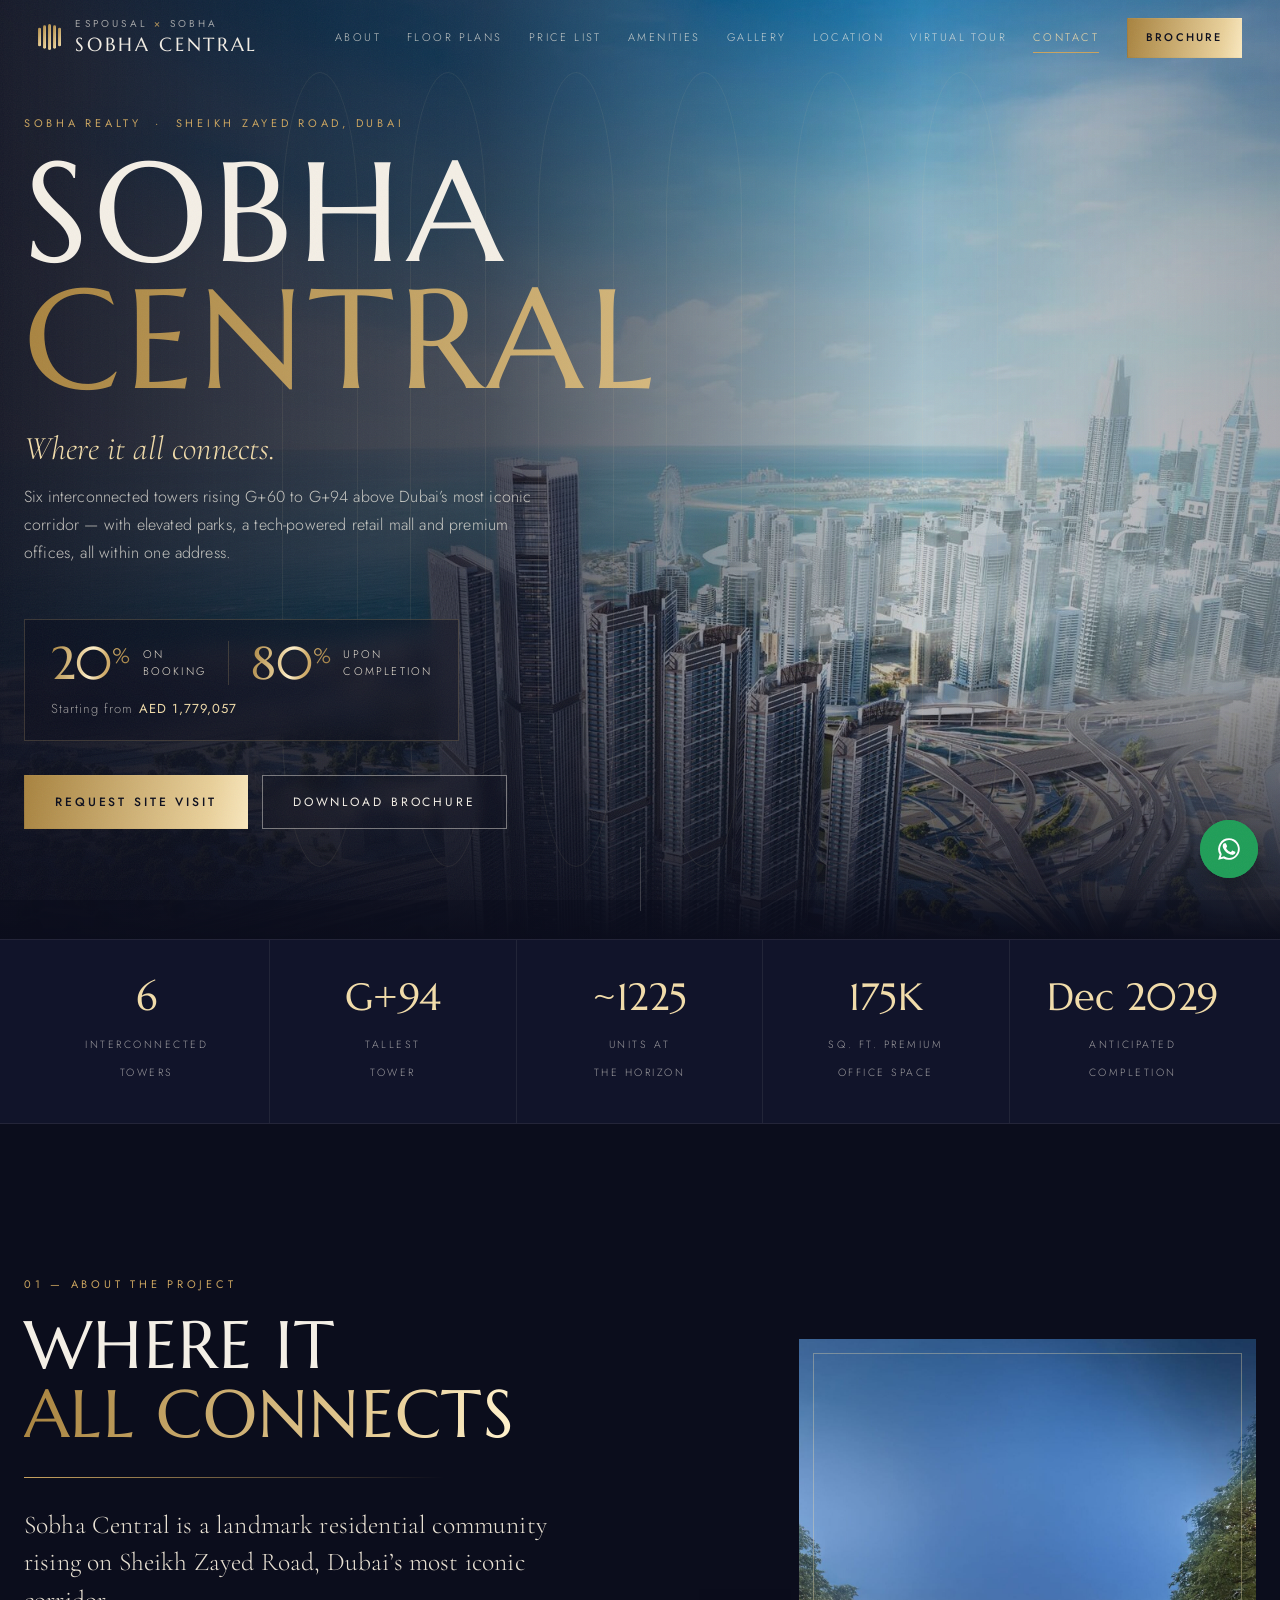
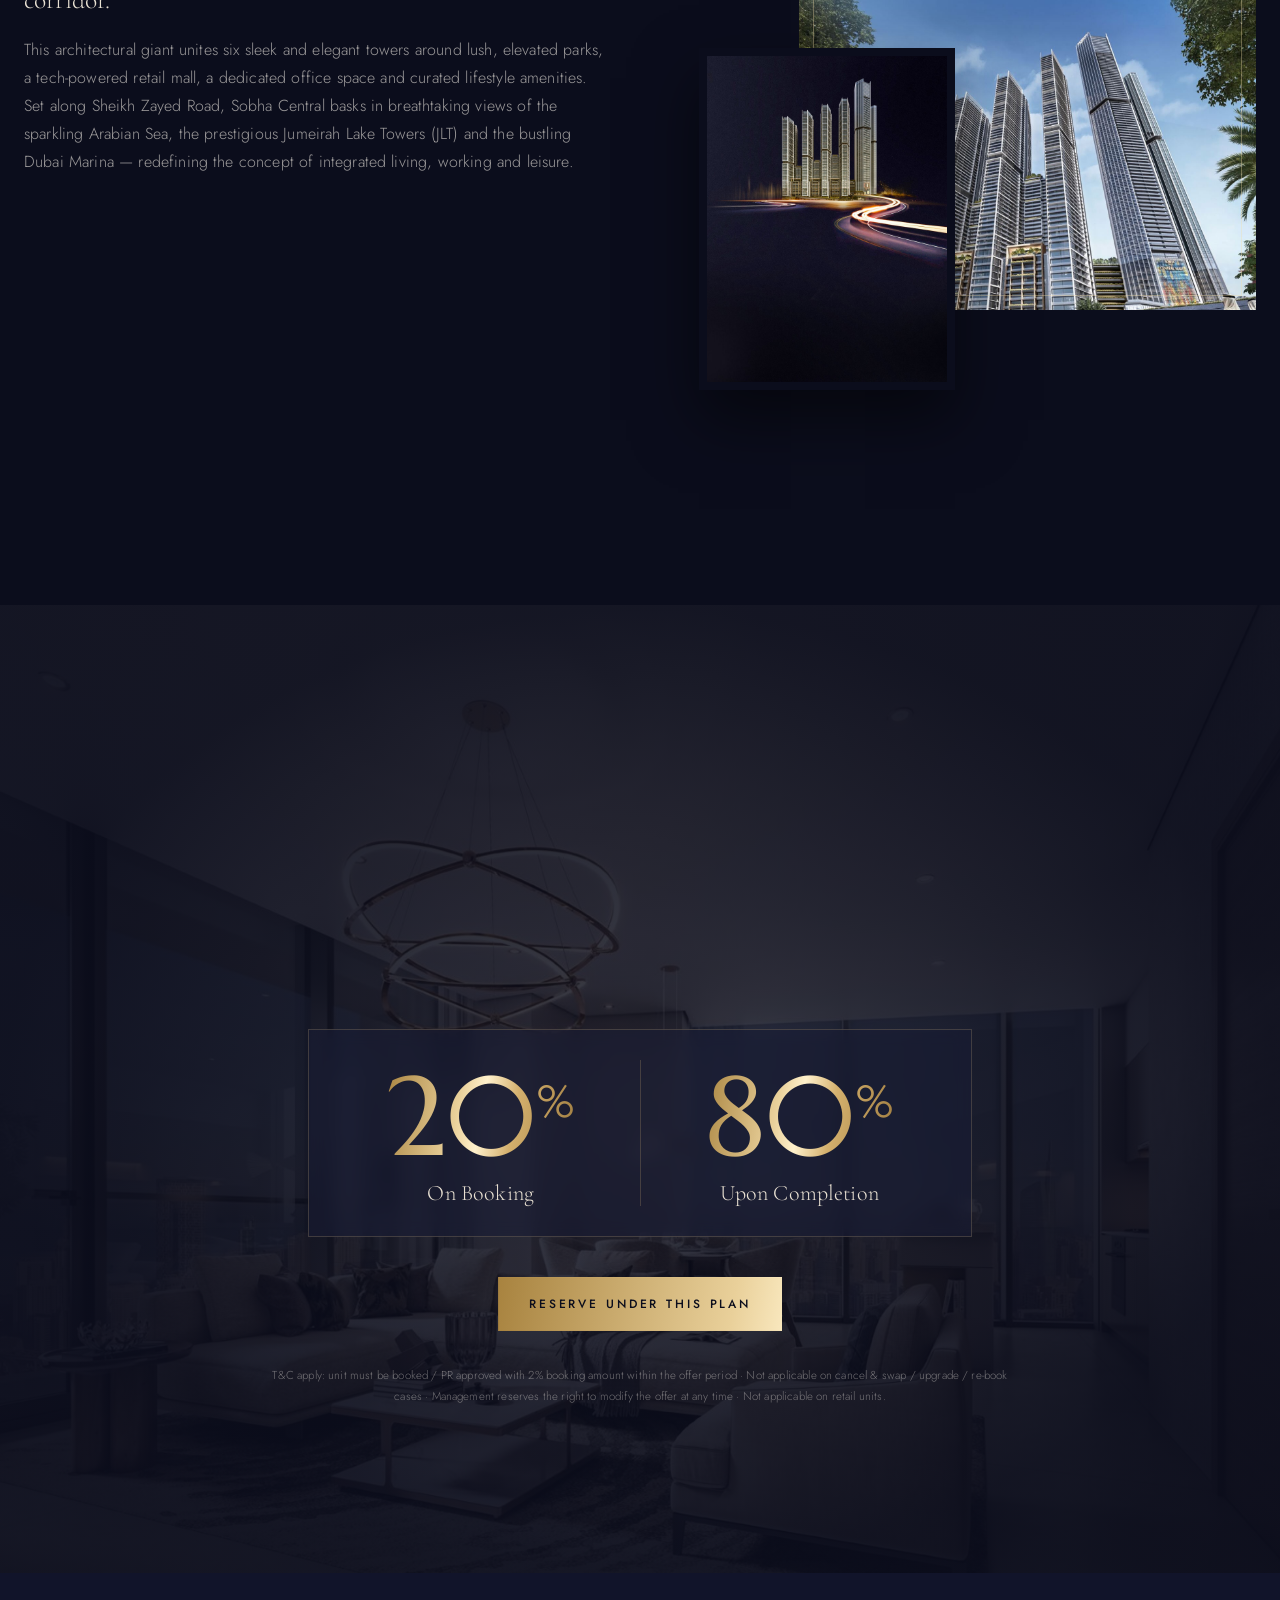
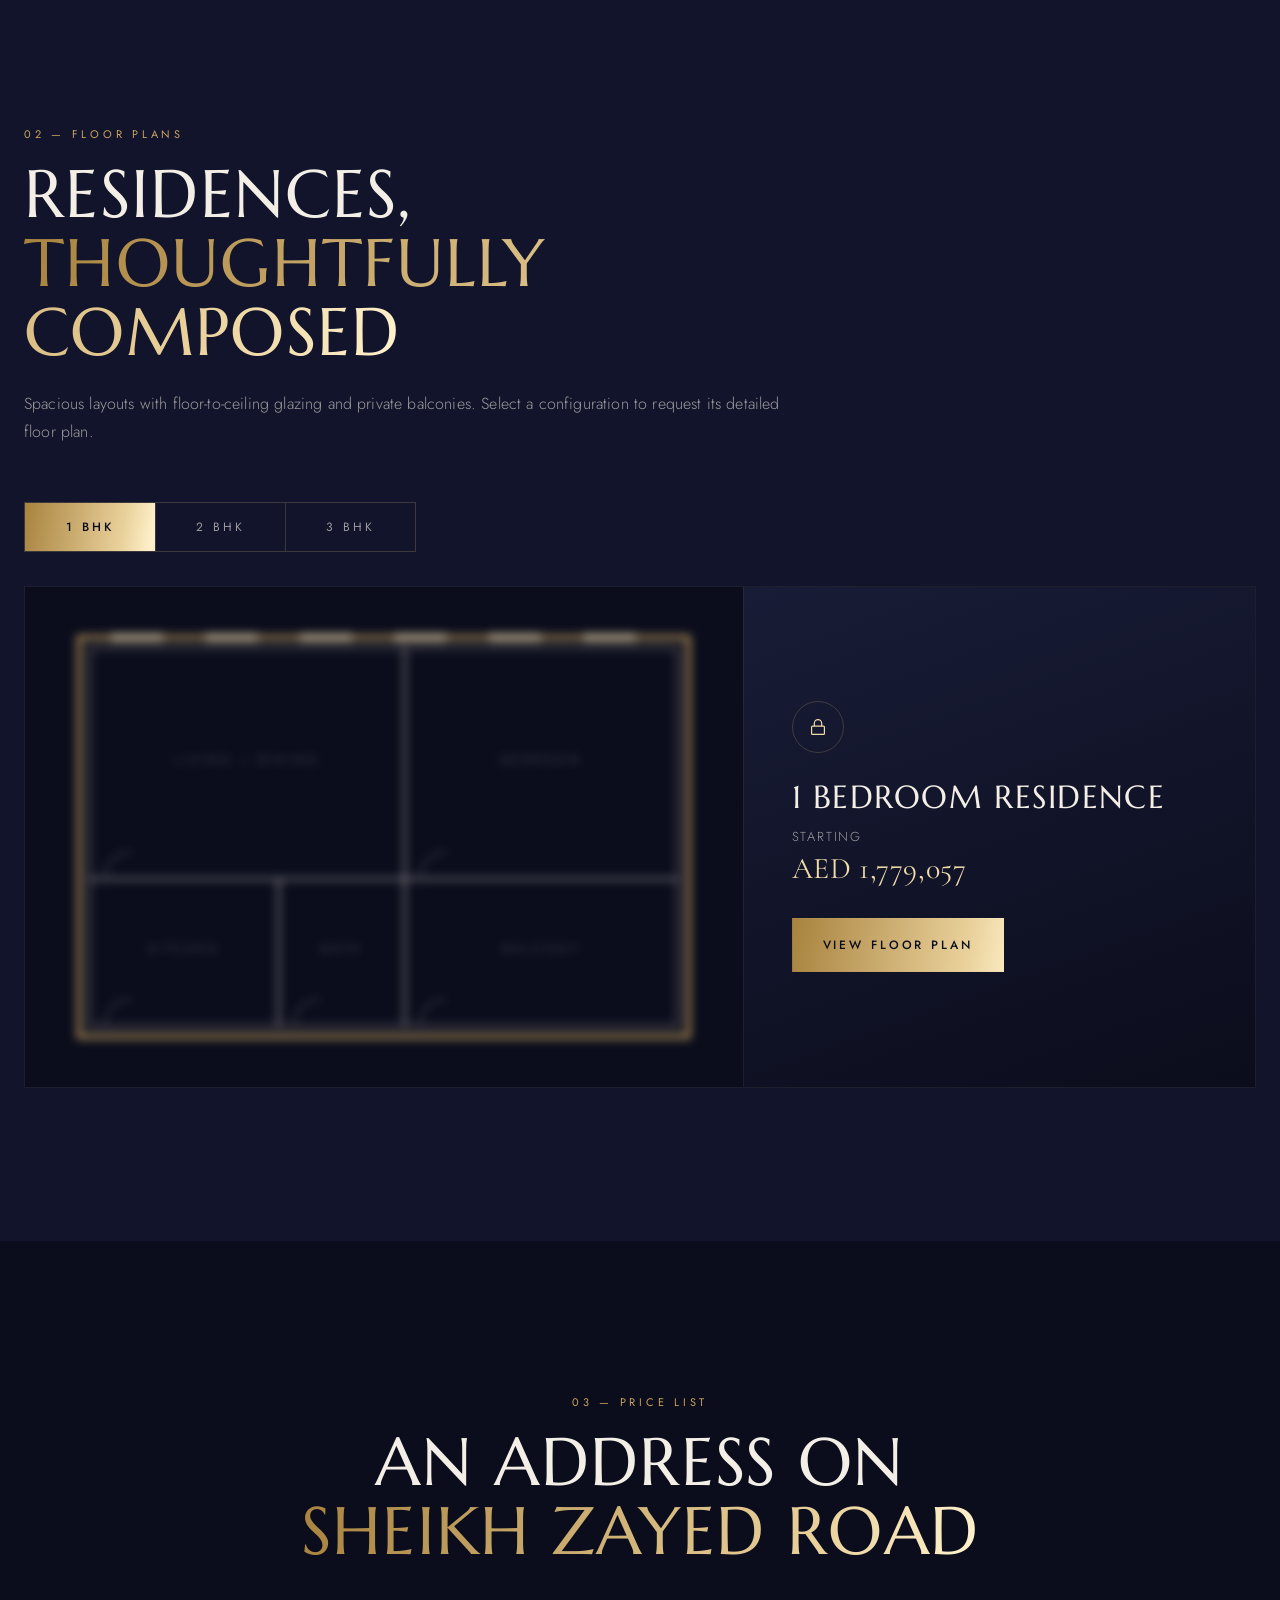
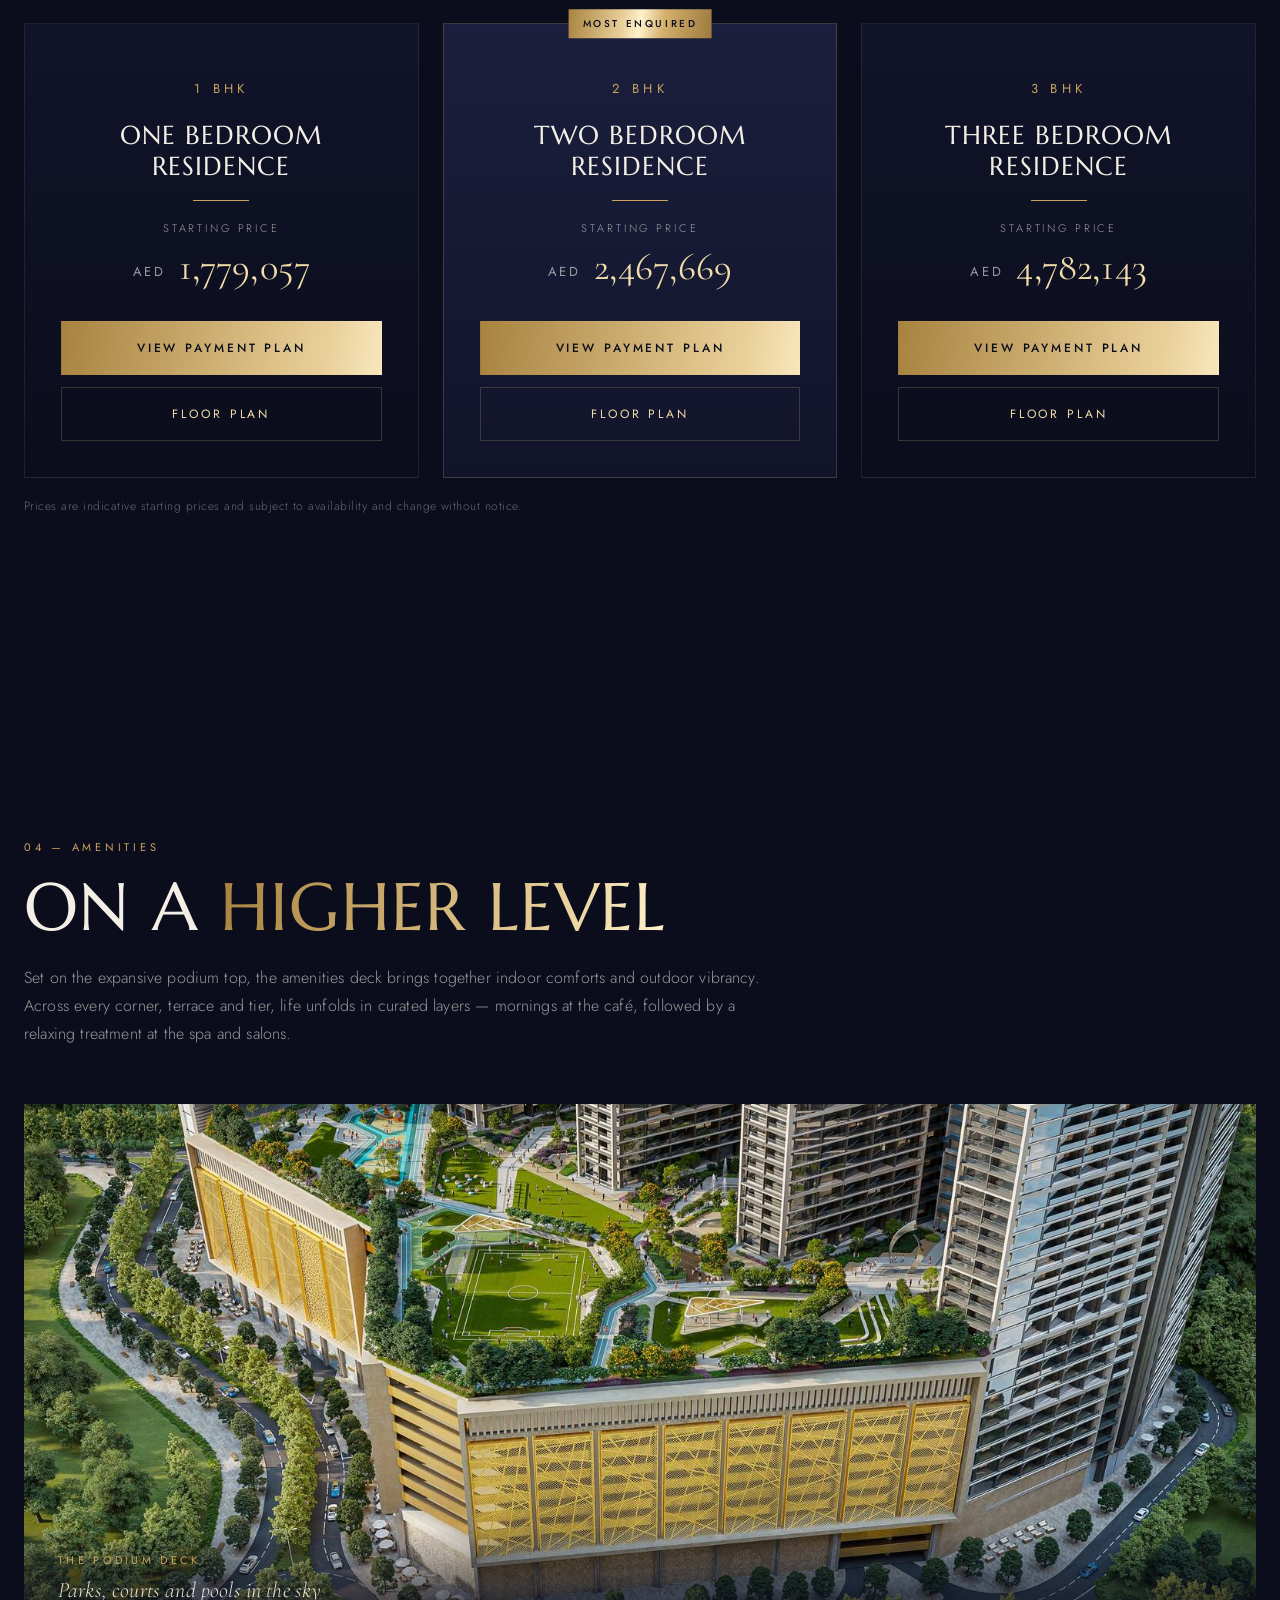
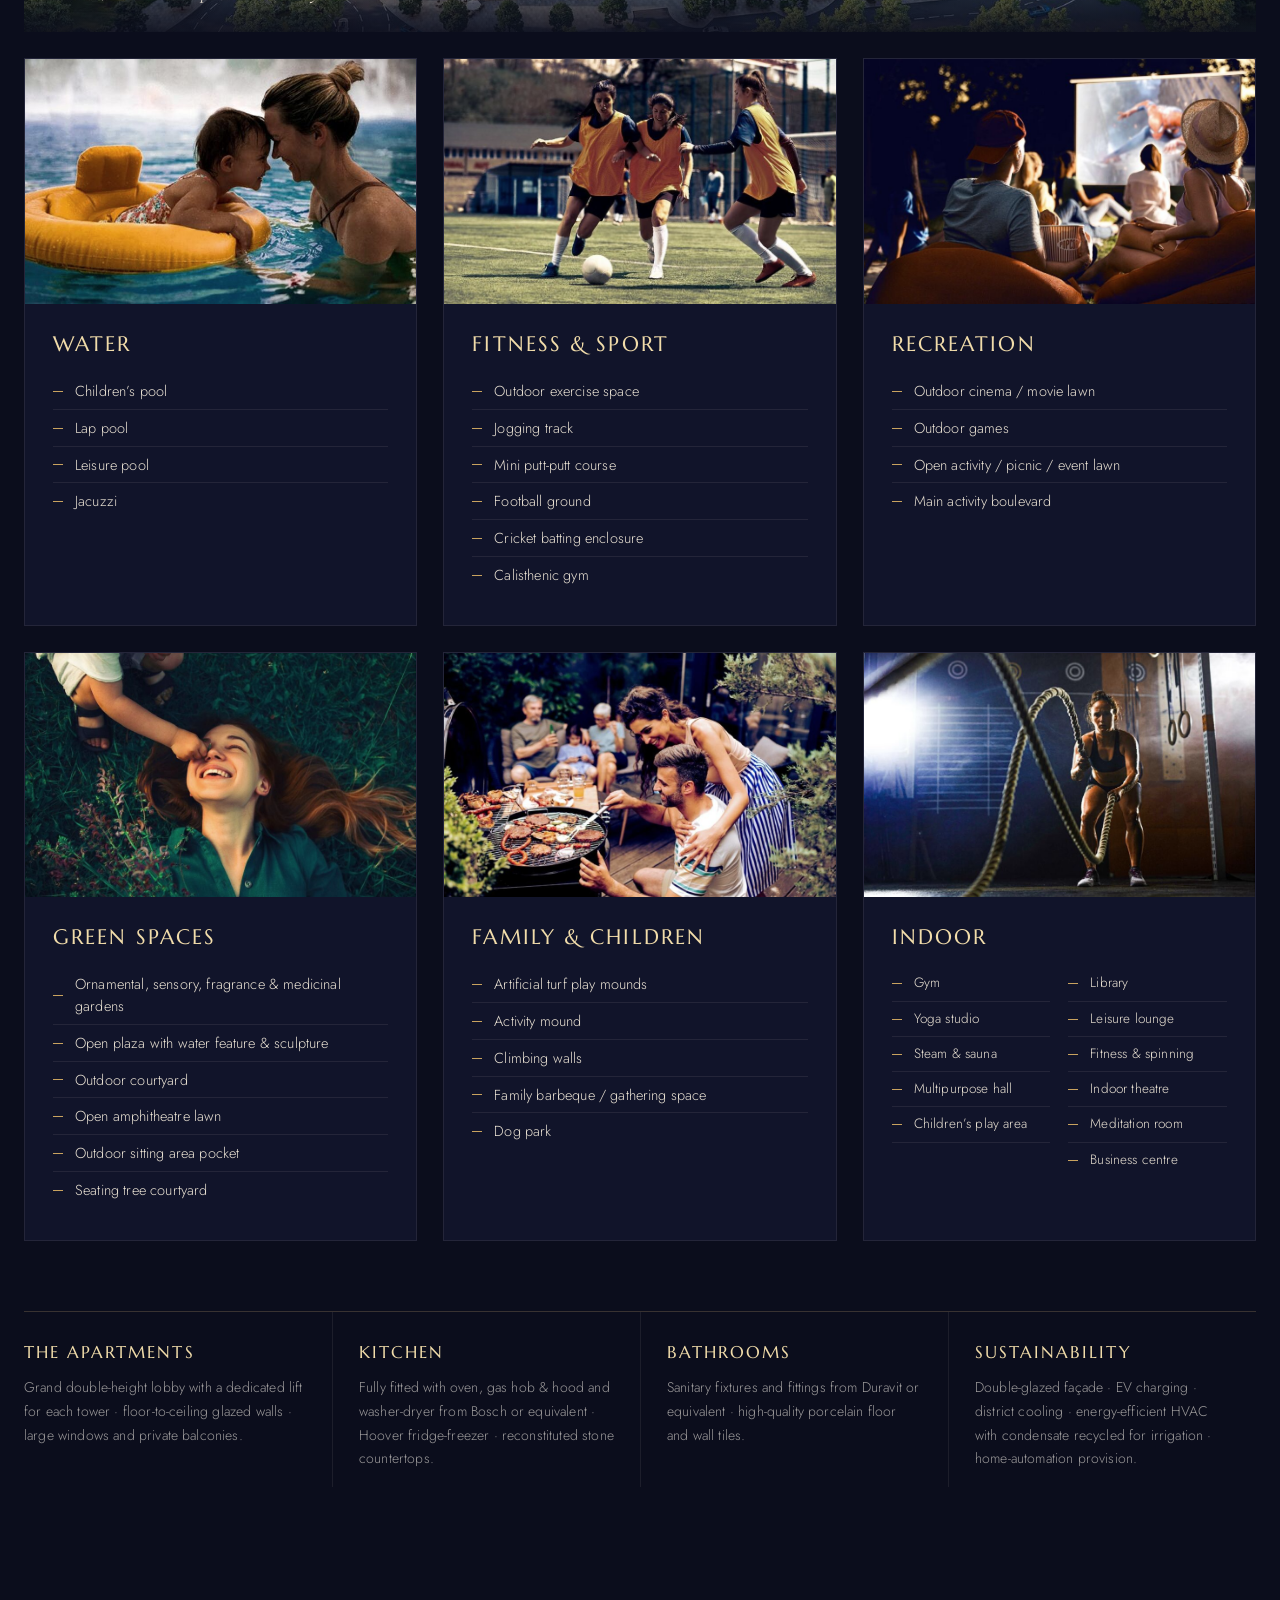
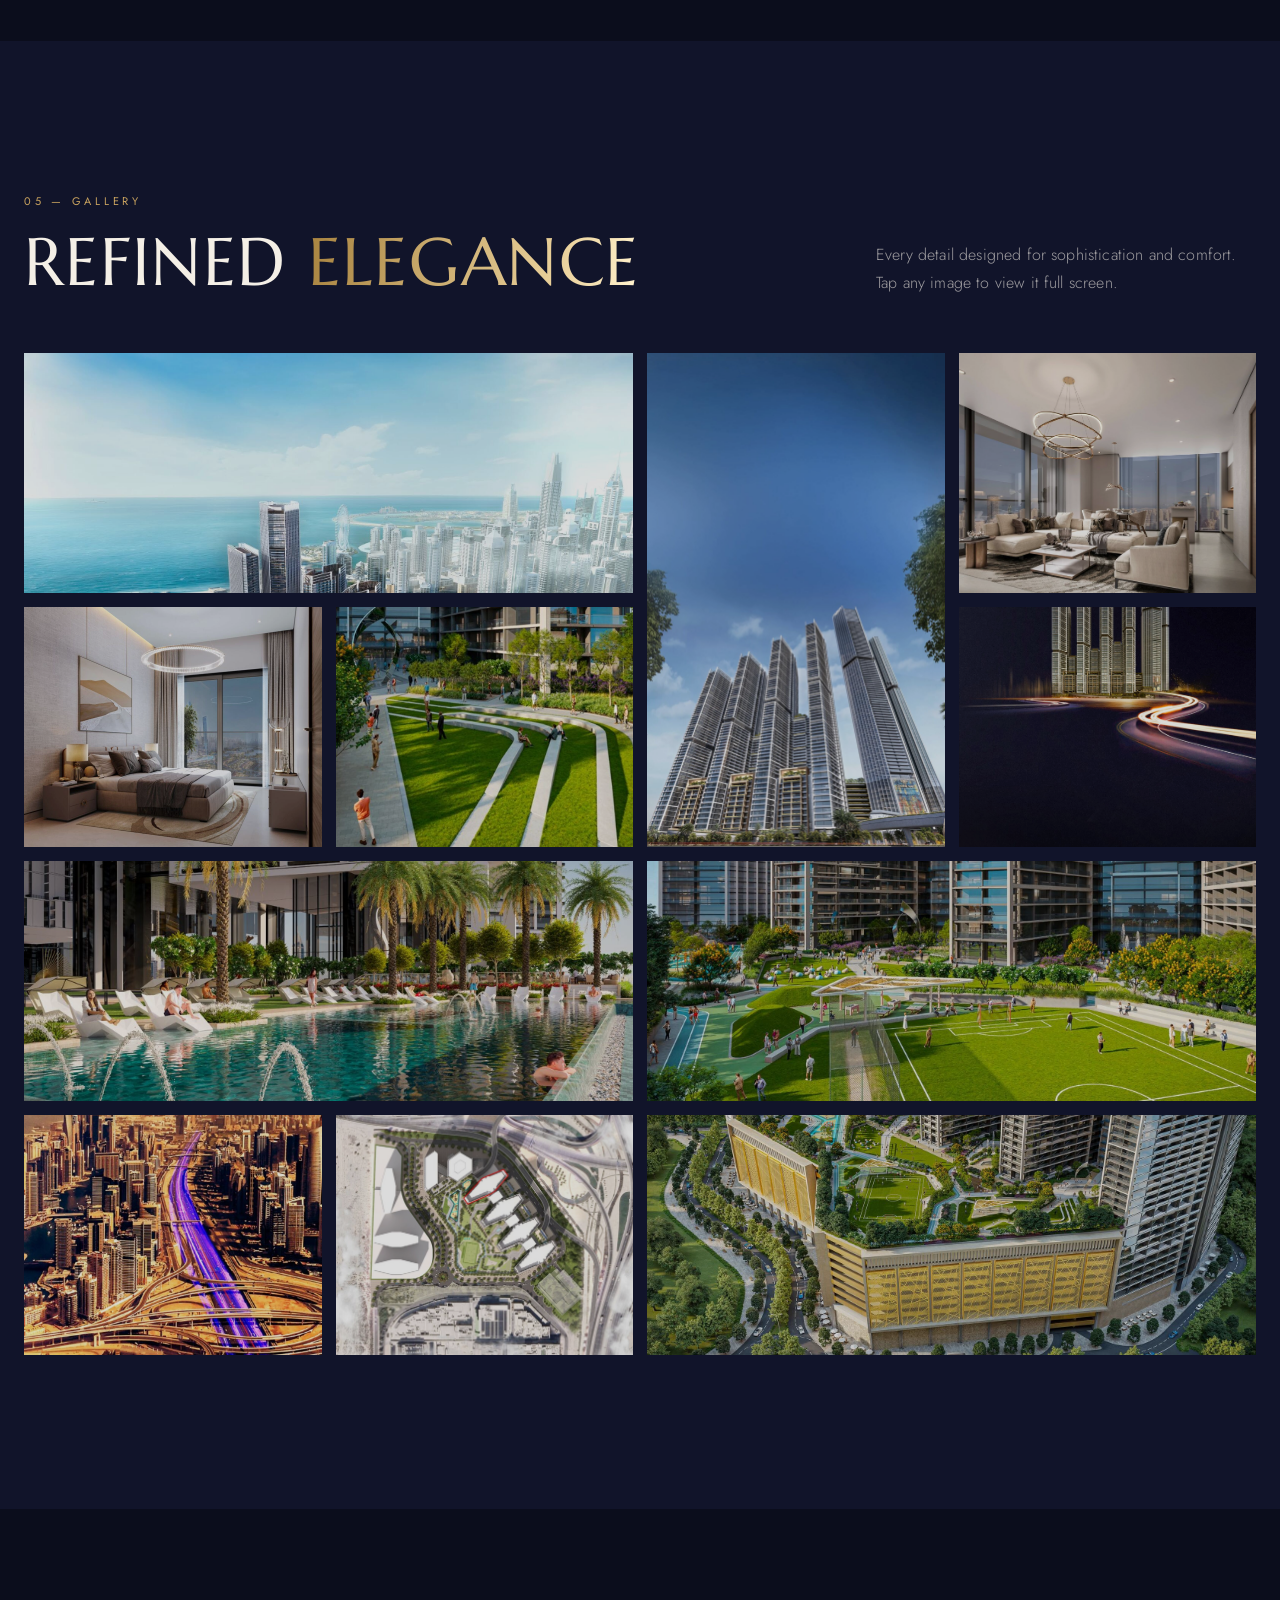
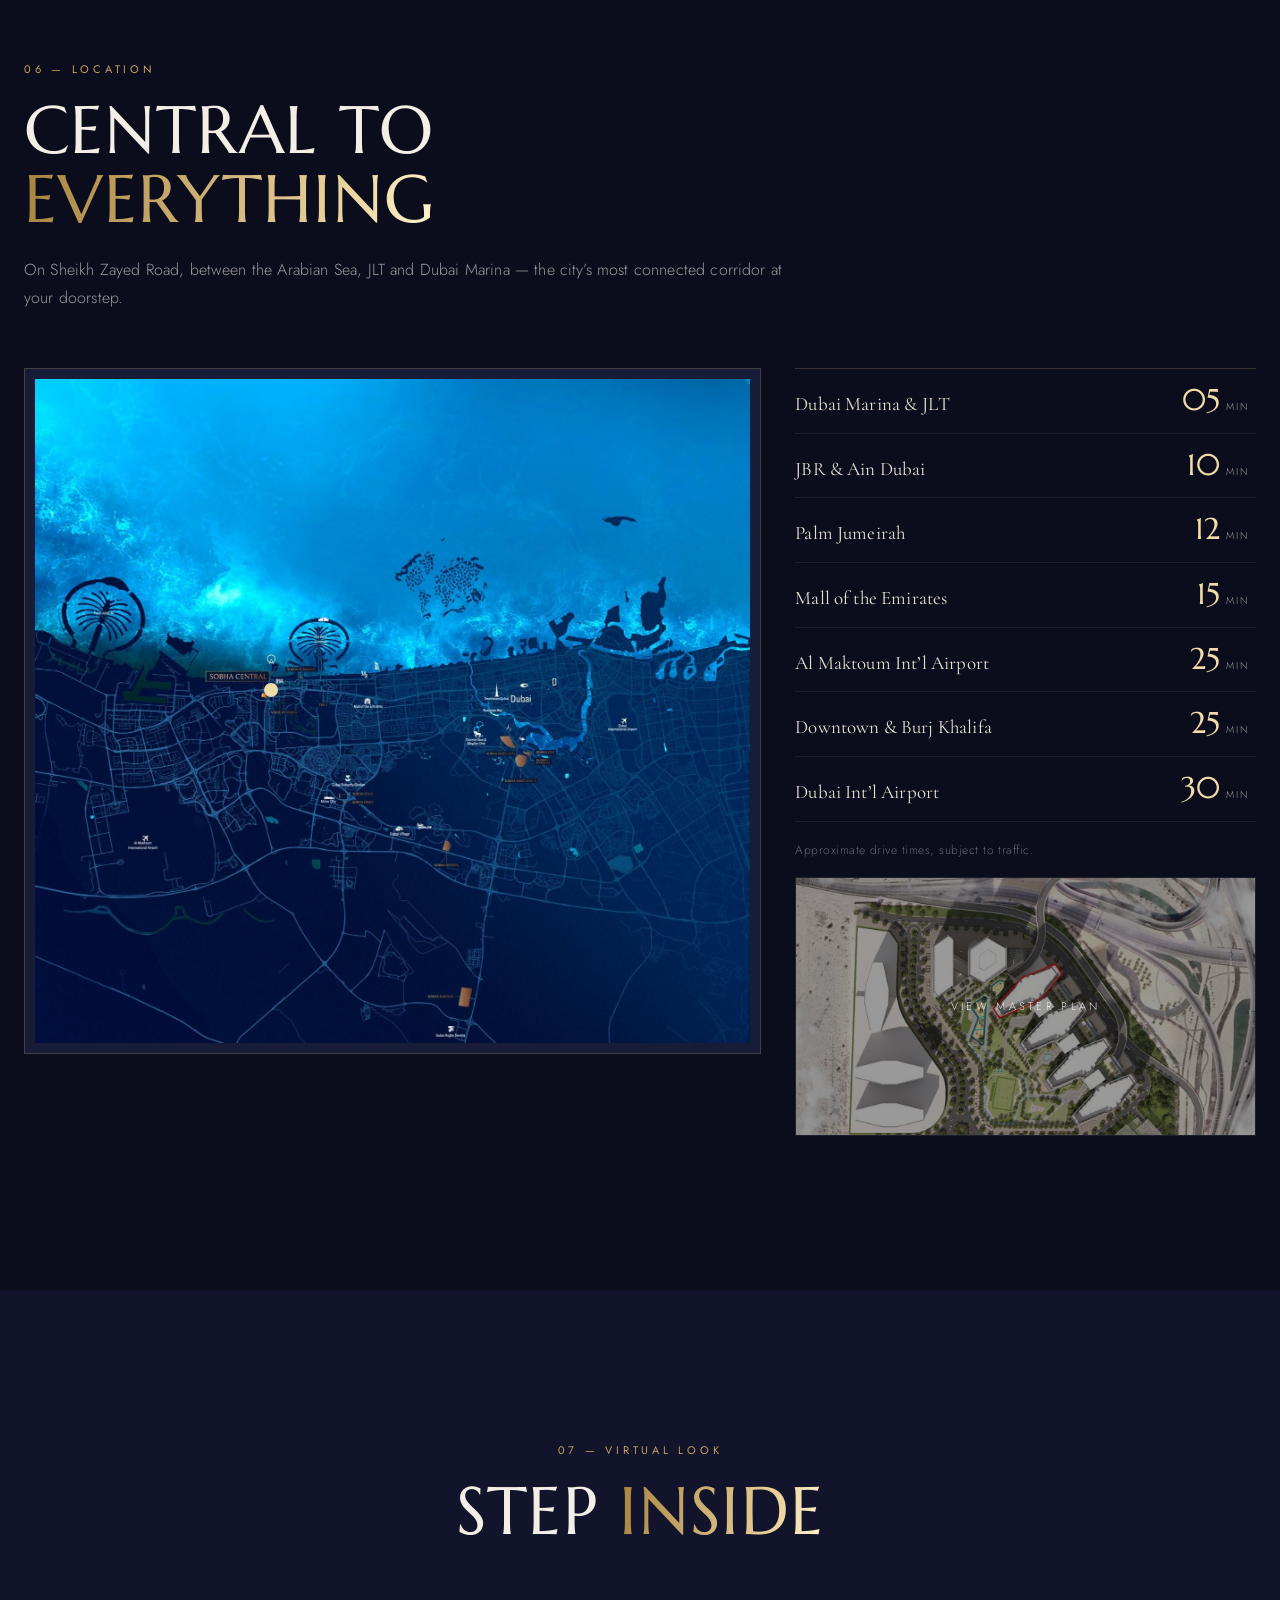
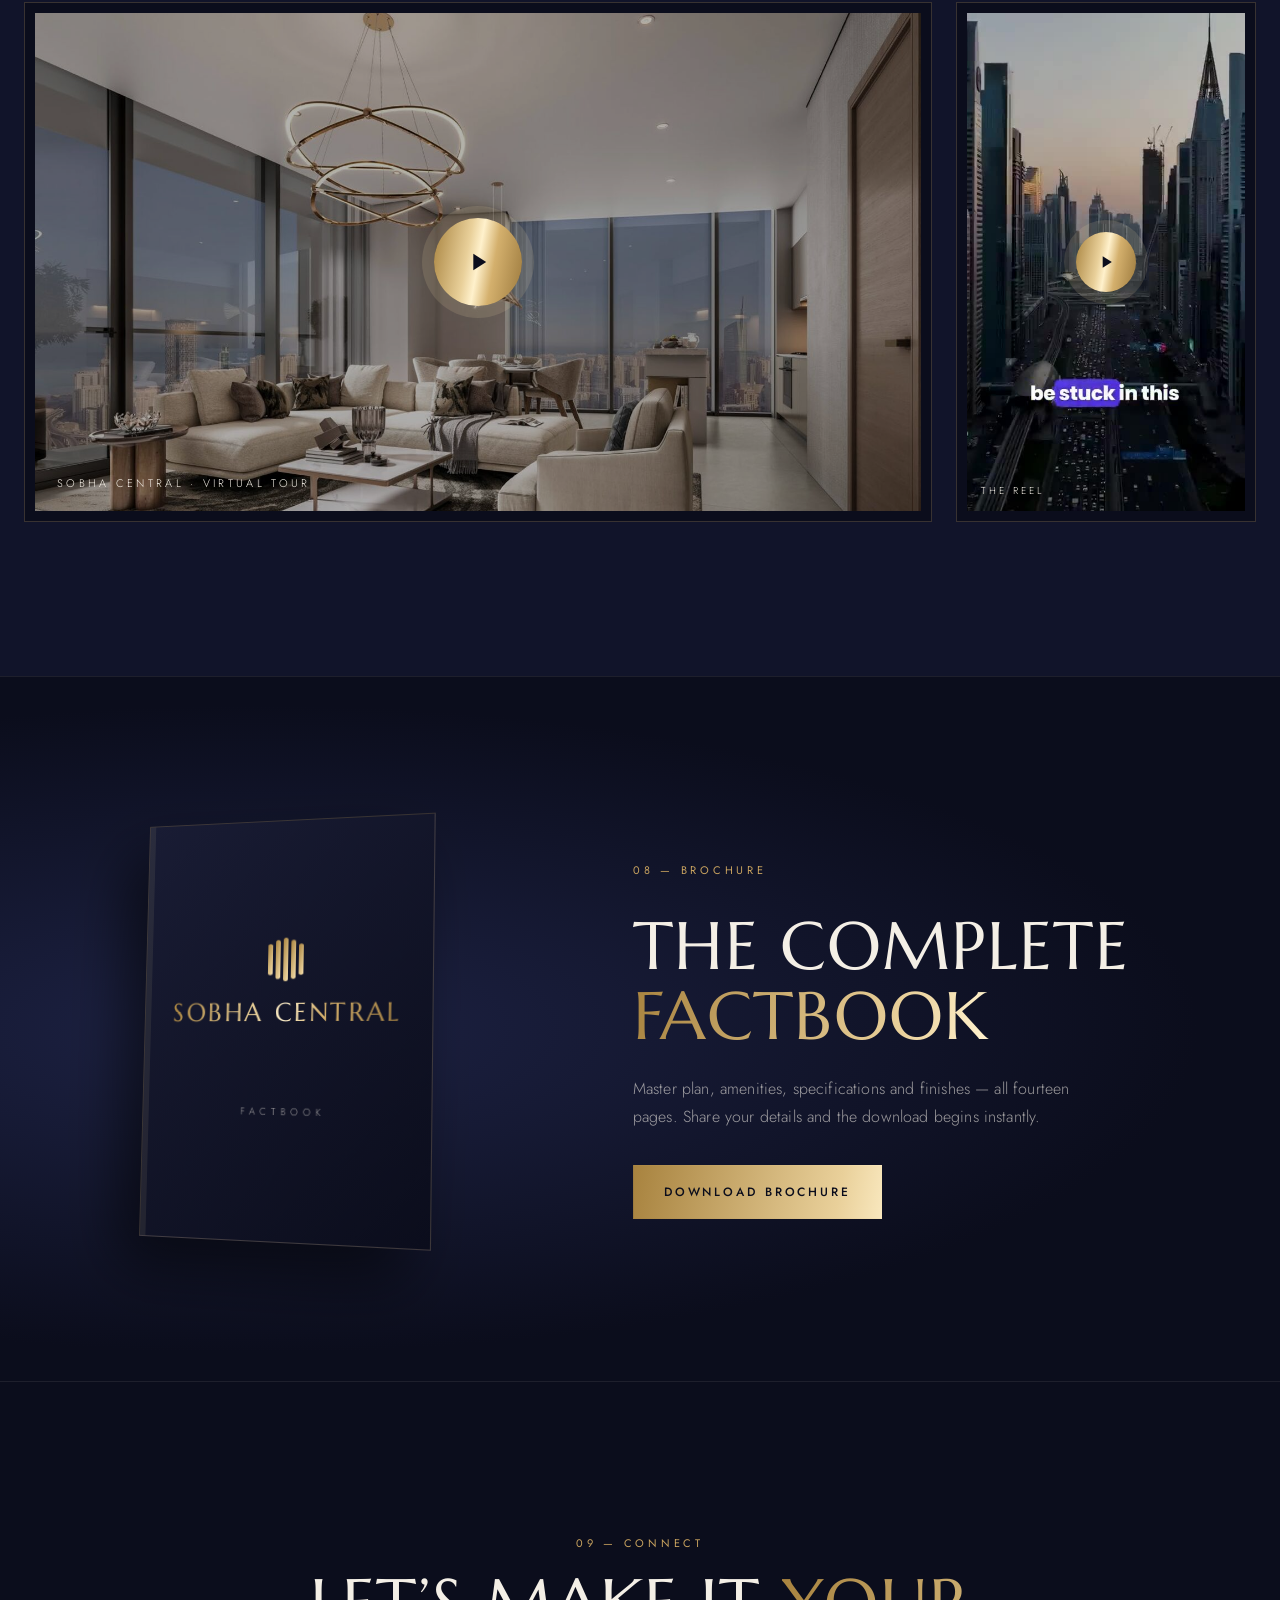
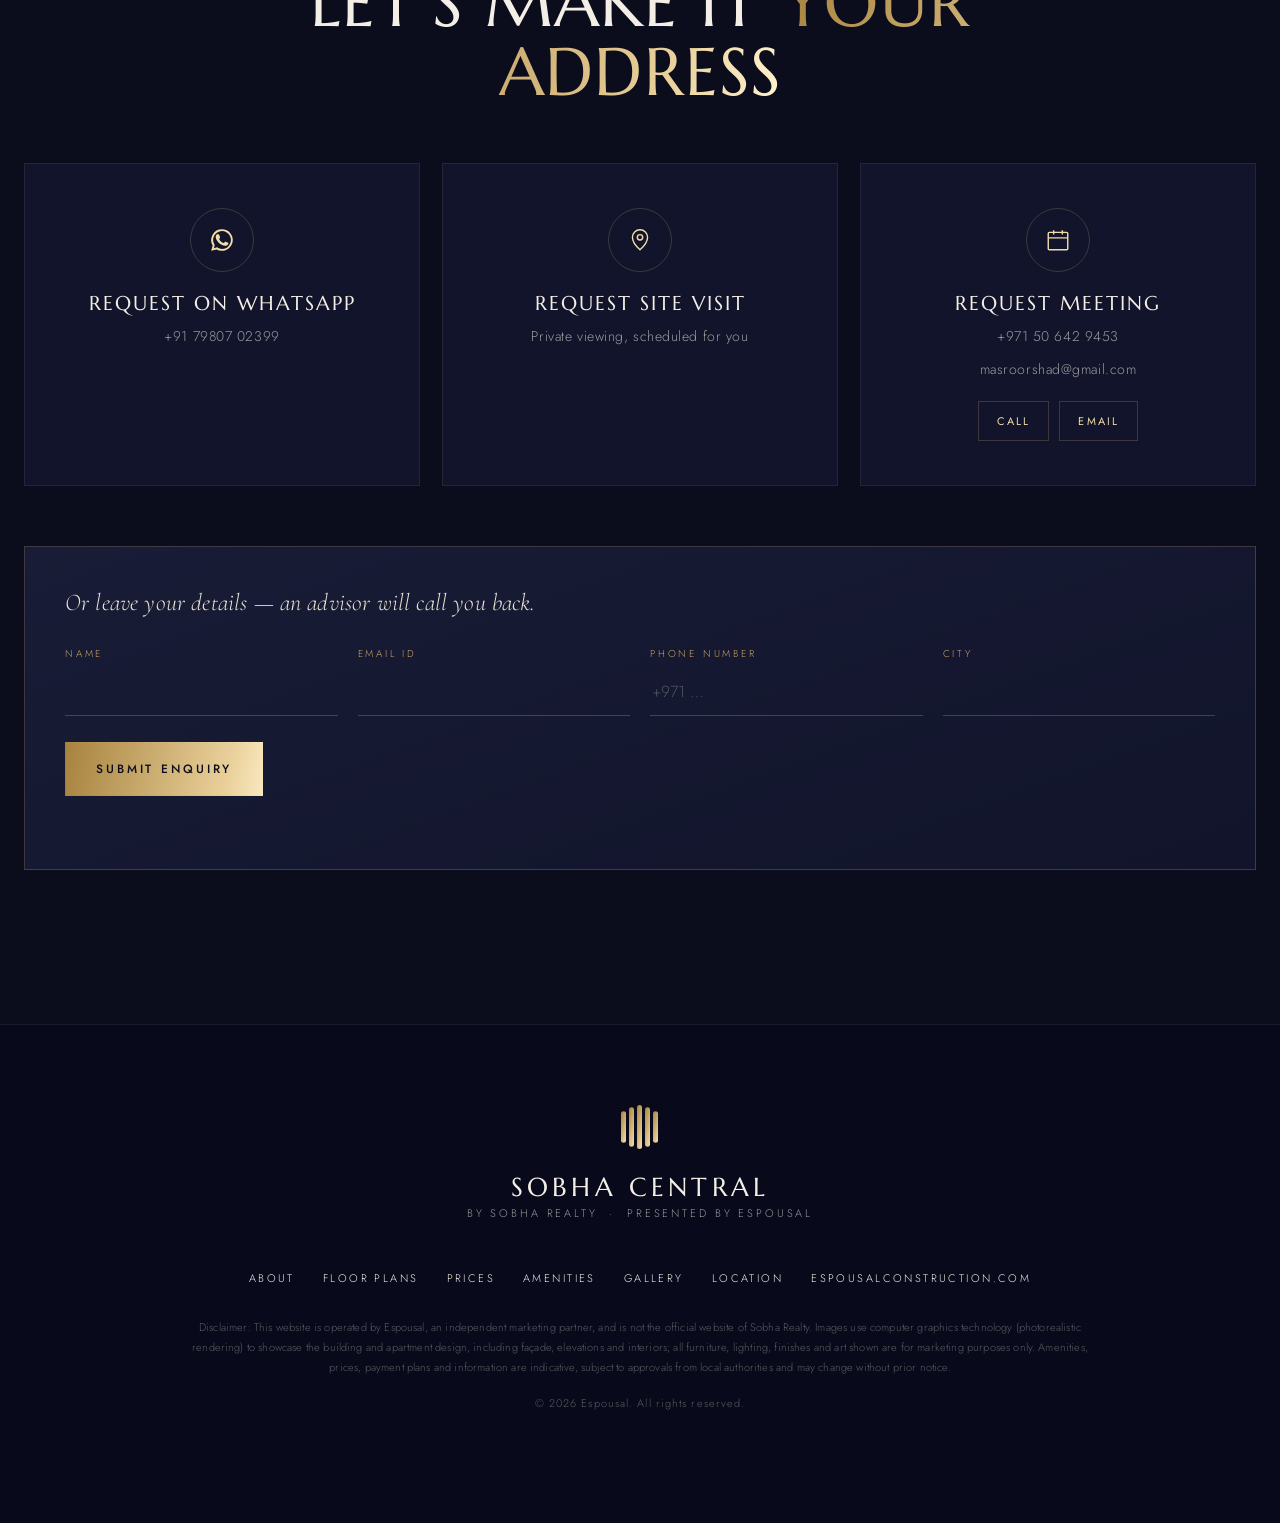
==== sobha-central/index.html @ 3925884f "Add Sobha Central landing page (Espousal × Sobha) Single-page site with about, offer, 1/2/3 BHK floo" ====
<!doctype html>
<html lang="en" class="no-js">
<head>
  <meta charset="utf-8">
  <meta name="viewport" content="width=device-width, initial-scale=1">
  <title>Sobha Central by Sobha Realty | Espousal × Sobha | Sheikh Zayed Road, Dubai</title>
  <meta name="description" content="Sobha Central on Sheikh Zayed Road, Dubai — six interconnected towers by Sobha Realty. 1, 2 & 3 bedroom residences from AED 1.78M. Exclusive 20/80 payment plan. Presented by Espousal.">
  <meta property="og:title" content="Sobha Central — Where It All Connects | Espousal × Sobha">
  <meta property="og:description" content="1, 2 & 3 bedroom residences on Sheikh Zayed Road from AED 1,779,057. 20% on booking, 80% on completion.">
  <meta property="og:image" content="assets/img/hero-aerial.jpg">
  <meta name="theme-color" content="#0b0d1c">
  <link rel="preconnect" href="https://fonts.googleapis.com">
  <link rel="preconnect" href="https://fonts.gstatic.com" crossorigin>
  <link href="https://fonts.googleapis.com/css2?family=Cormorant+Garamond:ital,wght@0,300;0,400;0,500;1,300;1,400&family=Marcellus&family=Jost:wght@300;400;500&display=swap" rel="stylesheet">
  <link rel="stylesheet" href="assets/css/style.css">
</head>
<body>

<!-- ============ NAV ============ -->
<header class="nav" id="nav">
  <a href="#top" class="brand" aria-label="Espousal × Sobha Central">
    <span class="brand__mark" aria-hidden="true"><i></i><i></i><i></i><i></i><i></i></span>
    <span class="brand__text">
      <span class="brand__top">Espousal <em>×</em> Sobha</span>
      <span class="brand__name">Sobha Central</span>
    </span>
  </a>
  <nav class="nav__links" id="navLinks" aria-label="Sections">
    <a href="#about">About</a>
    <a href="#floor-plans">Floor Plans</a>
    <a href="#prices">Price List</a>
    <a href="#amenities">Amenities</a>
    <a href="#gallery">Gallery</a>
    <a href="#location">Location</a>
    <a href="#virtual">Virtual Tour</a>
    <a href="#contact">Contact</a>
  </nav>
  <button class="btn btn--gold btn--sm nav__cta" data-enquire="brochure">Brochure</button>
  <button class="nav__burger" id="burger" aria-label="Menu" aria-expanded="false"><span></span><span></span></button>
</header>

<!-- ============ HERO ============ -->
<section class="hero" id="top">
  <div class="hero__media" aria-hidden="true">
    <img src="assets/img/hero-aerial.jpg" alt="">
  </div>
  <div class="hero__veil" aria-hidden="true"></div>
  <div class="hero__pillars" aria-hidden="true"><i></i><i></i><i></i><i></i><i></i><i></i></div>

  <div class="hero__content wrap">
    <p class="eyebrow reveal">Sobha Realty &nbsp;·&nbsp; Sheikh Zayed Road, Dubai</p>
    <h1 class="hero__title reveal">
      <span>Sobha</span>
      <span class="gold-text">Central</span>
    </h1>
    <p class="hero__tag reveal">Where it all connects.</p>
    <p class="hero__sub reveal">Six interconnected towers rising G+60 to G+94 above Dubai’s most iconic corridor — with elevated parks, a tech-powered retail mall and premium offices, all within one address.</p>

    <div class="hero__offer reveal">
      <div class="hero__offer-plan">
        <span class="hero__offer-num">20<sup>%</sup></span><span class="hero__offer-lbl">On<br>Booking</span>
        <span class="hero__offer-div"></span>
        <span class="hero__offer-num">80<sup>%</sup></span><span class="hero__offer-lbl">Upon<br>Completion</span>
      </div>
      <p class="hero__offer-note">Starting from <strong>AED 1,779,057</strong></p>
    </div>

    <div class="hero__actions reveal">
      <button class="btn btn--gold" data-enquire="site-visit">Request Site Visit</button>
      <button class="btn btn--ghost" data-enquire="brochure">Download Brochure</button>
    </div>
  </div>

  <a href="#about" class="hero__scroll" aria-label="Scroll to About"><span></span></a>
</section>

<!-- ============ KEY FACTS ============ -->
<section class="facts" aria-label="Key facts">
  <div class="wrap facts__grid">
    <div class="fact reveal"><span class="fact__num">6</span><span class="fact__lbl">Interconnected<br>Towers</span></div>
    <div class="fact reveal"><span class="fact__num">G+94</span><span class="fact__lbl">Tallest<br>Tower</span></div>
    <div class="fact reveal"><span class="fact__num">~1225</span><span class="fact__lbl">Units at<br>The Horizon</span></div>
    <div class="fact reveal"><span class="fact__num">175K</span><span class="fact__lbl">Sq. ft. Premium<br>Office Space</span></div>
    <div class="fact reveal"><span class="fact__num">Dec 2029</span><span class="fact__lbl">Anticipated<br>Completion</span></div>
  </div>
</section>

<!-- ============ ABOUT ============ -->
<section class="section about" id="about">
  <div class="wrap about__grid">
    <div class="about__copy">
      <p class="eyebrow reveal">01 — About the Project</p>
      <h2 class="title reveal">Where it<br><span class="gold-text">all connects</span></h2>
      <div class="rule reveal"></div>
      <p class="lead reveal">Sobha Central is a landmark residential community rising on Sheikh Zayed Road, Dubai’s most iconic corridor.</p>
      <p class="reveal">This architectural giant unites six sleek and elegant towers around lush, elevated parks, a tech-powered retail mall, a dedicated office space and curated lifestyle amenities. Set along Sheikh Zayed Road, Sobha Central basks in breathtaking views of the sparkling Arabian Sea, the prestigious Jumeirah Lake Towers (JLT) and the bustling Dubai Marina — redefining the concept of integrated living, working and leisure.</p>
      <ul class="about__list reveal">
        <li><span>Developer</span>Sobha Realty</li>
        <li><span>Configurations</span>1, 2 &amp; 3 Bedroom Residences</li>
        <li><span>Towers</span>6 · G+60 to G+94</li>
        <li><span>Handover</span>December 2029 (ACD)</li>
      </ul>
      <div class="about__actions reveal">
        <button class="btn btn--gold" data-enquire="brochure">Download Factbook</button>
        <a class="btn btn--line" href="#prices">View Prices</a>
      </div>
    </div>
    <div class="about__visual">
      <figure class="frame frame--tall reveal">
        <img src="assets/img/towers.jpg" alt="Sobha Central towers on Sheikh Zayed Road" loading="lazy">
      </figure>
      <figure class="frame frame--float reveal">
        <img src="assets/img/towers-night.jpg" alt="Sobha Central skyline at night" loading="lazy">
      </figure>
      <div class="about__badge reveal"><span>Presented by</span><strong>Espousal</strong></div>
    </div>
  </div>
</section>

<!-- ============ OFFER ============ -->
<section class="offer" aria-label="Exclusive offer">
  <div class="offer__bg" aria-hidden="true"><img src="assets/img/living.jpg" alt="" loading="lazy"></div>
  <div class="wrap offer__inner">
    <p class="eyebrow reveal">An exclusive window of opportunity</p>
    <h2 class="title title--center reveal">Central to everything.<br><span class="gold-text">Now closer to yours.</span></h2>
    <p class="offer__date reveal">19 – 25 October 2026 &nbsp;·&nbsp; Events Hall, Sobha Sales Office</p>
    <div class="offer__plan reveal">
      <div><span class="offer__pct">20<sup>%</sup></span><span class="offer__lbl">On Booking</span></div>
      <i aria-hidden="true"></i>
      <div><span class="offer__pct">80<sup>%</sup></span><span class="offer__lbl">Upon Completion</span></div>
    </div>
    <button class="btn btn--gold reveal" data-enquire="payment-plan">Reserve Under This Plan</button>
    <p class="offer__tc reveal">T&amp;C apply: unit must be booked / PR approved with 2% booking amount within the offer period · Not applicable on cancel &amp; swap / upgrade / re-book cases · Management reserves the right to modify the offer at any time · Not applicable on retail units.</p>
  </div>
</section>

<!-- ============ FLOOR PLANS ============ -->
<section class="section plans" id="floor-plans">
  <div class="wrap">
    <div class="head">
      <p class="eyebrow reveal">02 — Floor Plans</p>
      <h2 class="title reveal">Residences, <span class="gold-text">thoughtfully composed</span></h2>
      <p class="head__sub reveal">Spacious layouts with floor-to-ceiling glazing and private balconies. Select a configuration to request its detailed floor plan.</p>
    </div>

    <div class="tabs reveal" role="tablist" aria-label="Floor plan configurations">
      <button class="tab is-active" role="tab" aria-selected="true" data-plan="1">1 BHK</button>
      <button class="tab" role="tab" aria-selected="false" data-plan="2">2 BHK</button>
      <button class="tab" role="tab" aria-selected="false" data-plan="3">3 BHK</button>
    </div>

    <div class="plan reveal">
      <div class="plan__drawing" id="planDrawing" aria-hidden="true"></div>
      <div class="plan__lock">
        <span class="plan__lock-icon" aria-hidden="true">
          <svg viewBox="0 0 24 24" width="22" height="22" fill="none" stroke="currentColor" stroke-width="1.3"><rect x="5" y="11" width="14" height="9" rx="1"/><path d="M8 11V8a4 4 0 0 1 8 0v3"/></svg>
        </span>
        <p class="plan__type" id="planType">1 Bedroom Residence</p>
        <p class="plan__price">Starting <strong id="planPrice">AED 1,779,057</strong></p>
        <button class="btn btn--gold" id="planBtn" data-enquire="floor-plan" data-unit="1 BHK">View Floor Plan</button>
      </div>
    </div>
  </div>
</section>

<!-- ============ PRICE LIST ============ -->
<section class="section prices" id="prices">
  <div class="wrap">
    <div class="head head--center">
      <p class="eyebrow reveal">03 — Price List</p>
      <h2 class="title title--center reveal">An address on <span class="gold-text">Sheikh Zayed Road</span></h2>
    </div>

    <div class="price-grid">
      <article class="price reveal">
        <span class="price__type">1 BHK</span>
        <h3 class="price__name">One Bedroom<br>Residence</h3>
        <div class="rule rule--short"></div>
        <p class="price__from">Starting Price</p>
        <p class="price__amt"><small>AED</small> 1,779,057</p>
        <div class="price__actions">
          <button class="btn btn--gold btn--block" data-enquire="payment-plan" data-unit="1 BHK">View Payment Plan</button>
          <button class="btn btn--line btn--block" data-enquire="floor-plan" data-unit="1 BHK">Floor Plan</button>
        </div>
      </article>
      <article class="price price--feature reveal">
        <span class="price__flag">Most Enquired</span>
        <span class="price__type">2 BHK</span>
        <h3 class="price__name">Two Bedroom<br>Residence</h3>
        <div class="rule rule--short"></div>
        <p class="price__from">Starting Price</p>
        <p class="price__amt"><small>AED</small> 2,467,669</p>
        <div class="price__actions">
          <button class="btn btn--gold btn--block" data-enquire="payment-plan" data-unit="2 BHK">View Payment Plan</button>
          <button class="btn btn--line btn--block" data-enquire="floor-plan" data-unit="2 BHK">Floor Plan</button>
        </div>
      </article>
      <article class="price reveal">
        <span class="price__type">3 BHK</span>
        <h3 class="price__name">Three Bedroom<br>Residence</h3>
        <div class="rule rule--short"></div>
        <p class="price__from">Starting Price</p>
        <p class="price__amt"><small>AED</small> 4,782,143</p>
        <div class="price__actions">
          <button class="btn btn--gold btn--block" data-enquire="payment-plan" data-unit="3 BHK">View Payment Plan</button>
          <button class="btn btn--line btn--block" data-enquire="floor-plan" data-unit="3 BHK">Floor Plan</button>
        </div>
      </article>
    </div>
    <p class="note reveal">Prices are indicative starting prices and subject to availability and change without notice.</p>
  </div>
</section>

<!-- ============ AMENITIES ============ -->
<section class="section amenities" id="amenities">
  <div class="wrap">
    <div class="head">
      <p class="eyebrow reveal">04 — Amenities</p>
      <h2 class="title reveal">On a <span class="gold-text">higher level</span></h2>
      <p class="head__sub reveal">Set on the expansive podium top, the amenities deck brings together indoor comforts and outdoor vibrancy. Across every corner, terrace and tier, life unfolds in curated layers — mornings at the café, followed by a relaxing treatment at the spa and salons.</p>
    </div>

    <div class="am-hero reveal">
      <img src="assets/img/podium.jpg" alt="Sobha Central podium amenities deck" loading="lazy">
      <div class="am-hero__cap"><span>The Podium Deck</span>Parks, courts and pools in the sky</div>
    </div>

    <div class="am-grid">
      <article class="am reveal">
        <div class="am__img"><img src="assets/img/water.jpg" alt="Children's pool" loading="lazy"></div>
        <div class="am__body"><h3>Water</h3><ul><li>Children’s pool</li><li>Lap pool</li><li>Leisure pool</li><li>Jacuzzi</li></ul></div>
      </article>
      <article class="am reveal">
        <div class="am__img"><img src="assets/img/fitness.jpg" alt="Football ground" loading="lazy"></div>
        <div class="am__body"><h3>Fitness &amp; Sport</h3><ul><li>Outdoor exercise space</li><li>Jogging track</li><li>Mini putt-putt course</li><li>Football ground</li><li>Cricket batting enclosure</li><li>Calisthenic gym</li></ul></div>
      </article>
      <article class="am reveal">
        <div class="am__img"><img src="assets/img/recreation.jpg" alt="Outdoor cinema" loading="lazy"></div>
        <div class="am__body"><h3>Recreation</h3><ul><li>Outdoor cinema / movie lawn</li><li>Outdoor games</li><li>Open activity / picnic / event lawn</li><li>Main activity boulevard</li></ul></div>
      </article>
      <article class="am reveal">
        <div class="am__img"><img src="assets/img/green.jpg" alt="Gardens" loading="lazy"></div>
        <div class="am__body"><h3>Green Spaces</h3><ul><li>Ornamental, sensory, fragrance &amp; medicinal gardens</li><li>Open plaza with water feature &amp; sculpture</li><li>Outdoor courtyard</li><li>Open amphitheatre lawn</li><li>Outdoor sitting area pocket</li><li>Seating tree courtyard</li></ul></div>
      </article>
      <article class="am reveal">
        <div class="am__img"><img src="assets/img/family.jpg" alt="Family barbeque" loading="lazy"></div>
        <div class="am__body"><h3>Family &amp; Children</h3><ul><li>Artificial turf play mounds</li><li>Activity mound</li><li>Climbing walls</li><li>Family barbeque / gathering space</li><li>Dog park</li></ul></div>
      </article>
      <article class="am reveal">
        <div class="am__img"><img src="assets/img/indoor.jpg" alt="Indoor gym" loading="lazy"></div>
        <div class="am__body"><h3>Indoor</h3><ul class="cols"><li>Gym</li><li>Yoga studio</li><li>Steam &amp; sauna</li><li>Multipurpose hall</li><li>Children’s play area</li><li>Library</li><li>Leisure lounge</li><li>Fitness &amp; spinning</li><li>Indoor theatre</li><li>Meditation room</li><li>Business centre</li></ul></div>
      </article>
    </div>

    <div class="specs">
      <div class="spec reveal"><span class="spec__k">The Apartments</span><p>Grand double-height lobby with a dedicated lift for each tower · floor-to-ceiling glazed walls · large windows and private balconies.</p></div>
      <div class="spec reveal"><span class="spec__k">Kitchen</span><p>Fully fitted with oven, gas hob &amp; hood and washer-dryer from Bosch or equivalent · Hoover fridge-freezer · reconstituted stone countertops.</p></div>
      <div class="spec reveal"><span class="spec__k">Bathrooms</span><p>Sanitary fixtures and fittings from Duravit or equivalent · high-quality porcelain floor and wall tiles.</p></div>
      <div class="spec reveal"><span class="spec__k">Sustainability</span><p>Double-glazed façade · EV charging · district cooling · energy-efficient HVAC with condensate recycled for irrigation · home-automation provision.</p></div>
    </div>
  </div>
</section>

<!-- ============ GALLERY ============ -->
<section class="section gallery" id="gallery">
  <div class="wrap">
    <div class="head head--split">
      <div>
        <p class="eyebrow reveal">05 — Gallery</p>
        <h2 class="title reveal">Refined <span class="gold-text">elegance</span></h2>
      </div>
      <p class="head__sub reveal">Every detail designed for sophistication and comfort. Tap any image to view it full screen.</p>
    </div>
    <div class="g-grid" id="gallery-grid">
      <button class="g g--wide reveal" data-src="assets/img/hero-aerial.jpg"><img src="assets/img/hero-aerial.jpg" alt="Aerial view of Sobha Central" loading="lazy"><span>Aerial View</span></button>
      <button class="g g--tall reveal" data-src="assets/img/towers.jpg"><img src="assets/img/towers.jpg" alt="Sobha Central towers" loading="lazy"><span>The Towers</span></button>
      <button class="g reveal" data-src="assets/img/living.jpg"><img src="assets/img/living.jpg" alt="Living room" loading="lazy"><span>Living</span></button>
      <button class="g reveal" data-src="assets/img/bedroom.jpg"><img src="assets/img/bedroom.jpg" alt="Bedroom" loading="lazy"><span>Bedroom</span></button>
      <button class="g g--wide reveal" data-src="assets/img/pool.jpg"><img src="assets/img/pool.jpg" alt="Leisure pool" loading="lazy"><span>Leisure Pool</span></button>
      <button class="g reveal" data-src="assets/img/amphitheatre-lawn.jpg"><img src="assets/img/amphitheatre-lawn.jpg" alt="Amphitheatre lawn" loading="lazy"><span>Amphitheatre Lawn</span></button>
      <button class="g g--wide reveal" data-src="assets/img/sports-deck.jpg"><img src="assets/img/sports-deck.jpg" alt="Sports deck" loading="lazy"><span>Sports Deck</span></button>
      <button class="g reveal" data-src="assets/img/towers-night.jpg"><img src="assets/img/towers-night.jpg" alt="Towers at night" loading="lazy"><span>By Night</span></button>
      <button class="g reveal" data-src="assets/img/szr.jpg"><img src="assets/img/szr.jpg" alt="Sheikh Zayed Road" loading="lazy"><span>Sheikh Zayed Road</span></button>
      <button class="g reveal" data-src="assets/img/masterplan.jpg"><img src="assets/img/masterplan.jpg" alt="Master plan" loading="lazy"><span>Master Plan</span></button>
      <button class="g g--wide reveal" data-src="assets/img/podium.jpg"><img src="assets/img/podium.jpg" alt="Podium" loading="lazy"><span>Podium &amp; Mall</span></button>
    </div>
  </div>
</section>

<!-- ============ LOCATION ============ -->
<section class="section location" id="location">
  <div class="wrap">
    <div class="head">
      <p class="eyebrow reveal">06 — Location</p>
      <h2 class="title reveal">Central to <span class="gold-text">everything</span></h2>
      <p class="head__sub reveal">On Sheikh Zayed Road, between the Arabian Sea, JLT and Dubai Marina — the city’s most connected corridor at your doorstep.</p>
    </div>

    <div class="loc">
      <button class="loc__map reveal" data-src="assets/img/location-map.jpg" aria-label="Enlarge location map">
        <img src="assets/img/location-map.jpg" alt="Sobha Central location map, Dubai" loading="lazy">
        <span class="loc__pin" aria-hidden="true"></span>
      </button>
      <div class="loc__side">
        <ul class="loc__list reveal">
          <li><span>Dubai Marina &amp; JLT</span><b>05</b><small>min</small></li>
          <li><span>JBR &amp; Ain Dubai</span><b>10</b><small>min</small></li>
          <li><span>Palm Jumeirah</span><b>12</b><small>min</small></li>
          <li><span>Mall of the Emirates</span><b>15</b><small>min</small></li>
          <li><span>Al Maktoum Int’l Airport</span><b>25</b><small>min</small></li>
          <li><span>Downtown &amp; Burj Khalifa</span><b>25</b><small>min</small></li>
          <li><span>Dubai Int’l Airport</span><b>30</b><small>min</small></li>
        </ul>
        <p class="note">Approximate drive times, subject to traffic.</p>
        <button class="loc__plan reveal" data-src="assets/img/masterplan.jpg">
          <img src="assets/img/masterplan.jpg" alt="Sobha Central master plan" loading="lazy">
          <span>View Master Plan</span>
        </button>
      </div>
    </div>
  </div>
</section>

<!-- ============ VIRTUAL TOUR ============ -->
<section class="section virtual" id="virtual">
  <div class="wrap">
    <div class="head head--center">
      <p class="eyebrow reveal">07 — Virtual Look</p>
      <h2 class="title title--center reveal">Step <span class="gold-text">inside</span></h2>
    </div>
    <div class="vt">
      <div class="vt__main reveal">
        <div class="yt" id="yt" data-id="ar_smwjJfy8">
          <img src="https://i.ytimg.com/vi/ar_smwjJfy8/hqdefault.jpg" alt="Sobha Central virtual tour" loading="lazy" onerror="this.src='assets/img/living.jpg'">
          <button class="yt__play" aria-label="Play virtual tour video"><svg viewBox="0 0 24 24" width="28" height="28"><path d="M8 5v14l11-7z" fill="currentColor"/></svg></button>
          <span class="yt__label">Sobha Central · Virtual Tour</span>
        </div>
      </div>
      <div class="vt__reel reveal">
        <video src="assets/video/sobha-central-reel.mp4" poster="assets/img/reel-poster.jpg" muted loop playsinline preload="none" id="reel"></video>
        <button class="vt__reel-btn" id="reelBtn" aria-label="Play reel"><svg viewBox="0 0 24 24" width="20" height="20"><path d="M8 5v14l11-7z" fill="currentColor"/></svg></button>
        <span class="vt__reel-cap">The Reel</span>
      </div>
    </div>
  </div>
</section>

<!-- ============ BROCHURE ============ -->
<section class="brochure" id="brochure">
  <div class="wrap brochure__inner">
    <div class="brochure__cover reveal" aria-hidden="true">
      <div class="brochure__book">
        <span class="brand__mark brand__mark--lg"><i></i><i></i><i></i><i></i><i></i></span>
        <span class="brochure__name">Sobha Central</span>
        <span class="brochure__kicker">Factbook</span>
      </div>
    </div>
    <div class="brochure__copy">
      <p class="eyebrow reveal">08 — Brochure</p>
      <h2 class="title reveal">The complete <span class="gold-text">factbook</span></h2>
      <p class="reveal">Master plan, amenities, specifications and finishes — all fourteen pages. Share your details and the download begins instantly.</p>
      <button class="btn btn--gold reveal" data-enquire="brochure">Download Brochure</button>
    </div>
  </div>
</section>

<!-- ============ CONTACT ============ -->
<section class="section contact" id="contact">
  <div class="wrap">
    <div class="head head--center">
      <p class="eyebrow reveal">09 — Connect</p>
      <h2 class="title title--center reveal">Let’s make it <span class="gold-text">your address</span></h2>
    </div>
    <div class="cta-grid">
      <a class="cta reveal" href="https://wa.me/917980702399?text=Hi%2C%20I%27m%20interested%20in%20Sobha%20Central%20by%20Sobha%20Realty.%20Please%20share%20details." target="_blank" rel="noopener">
        <span class="cta__icon"><svg viewBox="0 0 24 24" width="26" height="26" fill="currentColor"><path d="M17.5 14.4c-.3-.1-1.7-.8-2-.9-.3-.1-.5-.1-.7.1-.2.3-.8.9-.9 1.1-.2.2-.3.2-.6.1-.3-.1-1.2-.5-2.3-1.4-.9-.8-1.4-1.7-1.6-2-.2-.3 0-.5.1-.6l.4-.5c.1-.2.2-.3.3-.5.1-.2 0-.4 0-.5l-.9-2.2c-.2-.6-.5-.5-.7-.5h-.6c-.2 0-.5.1-.8.4-.3.3-1 1-1 2.4s1 2.8 1.2 3c.1.2 2 3.1 4.9 4.3 2.4 1 2.9.8 3.4.7.5-.1 1.7-.7 2-1.4.2-.7.2-1.2.2-1.4-.1-.1-.3-.2-.6-.3zM12 2a10 10 0 0 0-8.6 15.1L2 22l5-1.3A10 10 0 1 0 12 2zm0 18.2c-1.5 0-3-.4-4.2-1.2l-.3-.2-3 .8.8-2.9-.2-.3A8.2 8.2 0 1 1 12 20.2z"/></svg></span>
        <span class="cta__title">Request on WhatsApp</span>
        <span class="cta__meta">+91 79807 02399</span>
      </a>
      <button class="cta reveal" data-enquire="site-visit">
        <span class="cta__icon"><svg viewBox="0 0 24 24" width="26" height="26" fill="none" stroke="currentColor" stroke-width="1.3"><path d="M12 21s-7-6.1-7-11.5A7 7 0 0 1 19 9.5C19 14.9 12 21 12 21z"/><circle cx="12" cy="9.5" r="2.5"/></svg></span>
        <span class="cta__title">Request Site Visit</span>
        <span class="cta__meta">Private viewing, scheduled for you</span>
      </button>
      <div class="cta cta--meeting reveal">
        <span class="cta__icon"><svg viewBox="0 0 24 24" width="26" height="26" fill="none" stroke="currentColor" stroke-width="1.3"><rect x="3" y="5" width="18" height="16" rx="1"/><path d="M3 10h18M8 3v4M16 3v4"/></svg></span>
        <span class="cta__title">Request Meeting</span>
        <a class="cta__meta" href="tel:+971506429453">+971 50 642 9453</a>
        <a class="cta__meta" href="mailto:masroorshad@gmail.com?subject=Meeting%20Request%20%E2%80%94%20Sobha%20Central">masroorshad@gmail.com</a>
        <span class="cta__row">
          <a class="btn btn--line btn--sm" href="tel:+971506429453">Call</a>
          <a class="btn btn--line btn--sm" href="mailto:masroorshad@gmail.com?subject=Meeting%20Request%20%E2%80%94%20Sobha%20Central">Email</a>
        </span>
      </div>
    </div>

    <form class="inline-form reveal js-enquiry" data-context="general" novalidate>
      <p class="inline-form__title">Or leave your details — an advisor will call you back.</p>
      <div class="fields">
        <label class="field"><span>Name</span><input name="name" type="text" autocomplete="name" required></label>
        <label class="field"><span>Email ID</span><input name="email" type="email" autocomplete="email" required></label>
        <label class="field"><span>Phone Number</span><input name="phone" type="tel" autocomplete="tel" placeholder="+971 …" required></label>
        <label class="field"><span>City</span><input name="city" type="text" autocomplete="address-level2" required></label>
      </div>
      <button class="btn btn--gold" type="submit">Submit Enquiry</button>
      <p class="form-msg" role="status" aria-live="polite"></p>
    </form>
  </div>
</section>

<!-- ============ FOOTER ============ -->
<footer class="footer">
  <div class="wrap footer__inner">
    <div class="footer__brand">
      <span class="brand__mark brand__mark--lg" aria-hidden="true"><i></i><i></i><i></i><i></i><i></i></span>
      <p class="footer__name">Sobha Central</p>
      <p class="footer__by">by Sobha Realty &nbsp;·&nbsp; Presented by Espousal</p>
    </div>
    <nav class="footer__links" aria-label="Footer">
      <a href="#about">About</a><a href="#floor-plans">Floor Plans</a><a href="#prices">Prices</a><a href="#amenities">Amenities</a><a href="#gallery">Gallery</a><a href="#location">Location</a><a href="https://espousalconstruction.com">espousalconstruction.com</a>
    </nav>
    <p class="footer__disc">Disclaimer: This website is operated by Espousal, an independent marketing partner, and is not the official website of Sobha Realty. Images use computer graphics technology (photorealistic rendering) to showcase the building and apartment design, including façade, elevations and interiors; all furniture, lighting, finishes and art shown are for marketing purposes only. Amenities, prices, payment plans and information are indicative, subject to approvals from local authorities and may change without prior notice.</p>
    <p class="footer__copy">© <span id="yr">2026</span> Espousal. All rights reserved.</p>
  </div>
</footer>

<!-- ============ FLOATING / MOBILE BAR ============ -->
<a class="wa-float" href="https://wa.me/917980702399?text=Hi%2C%20I%27m%20interested%20in%20Sobha%20Central." target="_blank" rel="noopener" aria-label="Chat on WhatsApp">
  <svg viewBox="0 0 24 24" width="26" height="26" fill="currentColor"><path d="M17.5 14.4c-.3-.1-1.7-.8-2-.9-.3-.1-.5-.1-.7.1-.2.3-.8.9-.9 1.1-.2.2-.3.2-.6.1-.3-.1-1.2-.5-2.3-1.4-.9-.8-1.4-1.7-1.6-2-.2-.3 0-.5.1-.6l.4-.5c.1-.2.2-.3.3-.5.1-.2 0-.4 0-.5l-.9-2.2c-.2-.6-.5-.5-.7-.5h-.6c-.2 0-.5.1-.8.4-.3.3-1 1-1 2.4s1 2.8 1.2 3c.1.2 2 3.1 4.9 4.3 2.4 1 2.9.8 3.4.7.5-.1 1.7-.7 2-1.4.2-.7.2-1.2.2-1.4-.1-.1-.3-.2-.6-.3zM12 2a10 10 0 0 0-8.6 15.1L2 22l5-1.3A10 10 0 1 0 12 2zm0 18.2c-1.5 0-3-.4-4.2-1.2l-.3-.2-3 .8.8-2.9-.2-.3A8.2 8.2 0 1 1 12 20.2z"/></svg>
</a>
<div class="mbar">
  <a href="https://wa.me/917980702399" target="_blank" rel="noopener">WhatsApp</a>
  <button data-enquire="site-visit">Site Visit</button>
  <a href="tel:+971506429453">Call</a>
</div>

<!-- ============ ENQUIRY MODAL ============ -->
<div class="modal" id="modal" aria-hidden="true">
  <div class="modal__backdrop" data-close></div>
  <div class="modal__panel" role="dialog" aria-modal="true" aria-labelledby="modalTitle">
    <button class="modal__close" data-close aria-label="Close">×</button>
    <div class="modal__side" aria-hidden="true">
      <img src="assets/img/living.jpg" alt="">
      <div class="modal__side-cap"><span class="brand__mark"><i></i><i></i><i></i><i></i><i></i></span>Sobha Central</div>
    </div>
    <form class="modal__form js-enquiry" id="modalForm" data-context="general" novalidate>
      <p class="eyebrow" id="modalEyebrow">Enquire</p>
      <h3 class="modal__title" id="modalTitle">Request Details</h3>
      <p class="modal__sub" id="modalSub">Share your details and our advisor will be in touch shortly.</p>
      <label class="field"><span>Name</span><input name="name" type="text" autocomplete="name" required></label>
      <label class="field"><span>Email ID</span><input name="email" type="email" autocomplete="email" required></label>
      <label class="field"><span>Phone Number</span><input name="phone" type="tel" autocomplete="tel" placeholder="+971 …" required></label>
      <label class="field"><span>City</span><input name="city" type="text" autocomplete="address-level2" required></label>
      <button class="btn btn--gold btn--block" type="submit" id="modalSubmit">Submit</button>
      <p class="form-msg" role="status" aria-live="polite"></p>
      <p class="modal__privacy">Your details are shared only with the Espousal sales team.</p>
    </form>
  </div>
</div>

<!-- ============ LIGHTBOX ============ -->
<div class="lightbox" id="lightbox" aria-hidden="true">
  <button class="lightbox__close" aria-label="Close">×</button>
  <button class="lightbox__nav lightbox__nav--prev" aria-label="Previous">‹</button>
  <img alt="">
  <button class="lightbox__nav lightbox__nav--next" aria-label="Next">›</button>
</div>

<script src="assets/js/main.js"></script>
</body>
</html>
---- sobha-central/assets/css/style.css ----
/* ==========================================================
   Espousal × Sobha — Sobha Central
   ========================================================== */
:root {
  --ink: #0b0d1c;
  --ink-2: #11142a;
  --ink-3: #181c36;
  --line: rgba(214, 182, 122, .22);
  --line-soft: rgba(244, 239, 230, .08);
  --gold: #c9a35f;
  --gold-hi: #f1dcaa;
  --gold-lo: #9c7a3e;
  --ivory: #f4efe6;
  --mute: rgba(244, 239, 230, .62);
  --sand: #e9e1d3;
  --gold-grad: linear-gradient(100deg, #a8833f 0%, #e9d09a 38%, #fff1cc 50%, #d4b06d 66%, #9c7a3e 100%);
  --serif: "Cormorant Garamond", Georgia, serif;
  --display: "Marcellus", "Cormorant Garamond", serif;
  --sans: "Jost", system-ui, -apple-system, Segoe UI, sans-serif;
  --ease: cubic-bezier(.2, .7, .1, 1);
  --nav-h: 76px;
}

*, *::before, *::after { box-sizing: border-box; }
html { scroll-behavior: smooth; scroll-padding-top: var(--nav-h); -webkit-text-size-adjust: 100%; }
body {
  margin: 0;
  background: var(--ink);
  color: var(--ivory);
  font: 300 16px/1.75 var(--sans);
  letter-spacing: .01em;
  overflow-x: hidden;
  -webkit-font-smoothing: antialiased;
}
body.lock { overflow: hidden; }
/* subtle film grain over everything, like the factbook paper */
body::after {
  content: ""; position: fixed; inset: 0; pointer-events: none; z-index: 200; opacity: .05;
  background-image: url("data:image/svg+xml,%3Csvg xmlns='http://www.w3.org/2000/svg' width='160' height='160'%3E%3Cfilter id='n'%3E%3CfeTurbulence type='fractalNoise' baseFrequency='.85' numOctaves='2' stitchTiles='stitch'/%3E%3C/filter%3E%3Crect width='100%25' height='100%25' filter='url(%23n)'/%3E%3C/svg%3E");
}
img { display: block; max-width: 100%; }
a { color: inherit; text-decoration: none; }
button { font: inherit; color: inherit; background: none; border: 0; cursor: pointer; padding: 0; }
::selection { background: var(--gold); color: var(--ink); }

.wrap { width: min(1240px, 100% - 48px); margin-inline: auto; }

/* ---------- type ---------- */
.eyebrow {
  margin: 0 0 18px; font: 400 11px/1.4 var(--sans); letter-spacing: .34em; text-transform: uppercase; color: var(--gold);
}
.title {
  margin: 0; font: 400 clamp(36px, 5.2vw, 68px)/1.04 var(--display); letter-spacing: .02em; text-transform: uppercase;
}
.title--center { text-align: center; }
.gold-text {
  background: var(--gold-grad); background-size: 200% 100%;
  -webkit-background-clip: text; background-clip: text; color: transparent;
  animation: sheen 9s ease-in-out infinite;
}
@keyframes sheen { 0%, 100% { background-position: 0% 0; } 50% { background-position: 100% 0; } }
.lead { font: 300 clamp(21px, 2vw, 26px)/1.45 var(--serif); color: var(--sand); margin: 0 0 18px; }
p { margin: 0 0 16px; color: var(--mute); }
.note { font-size: 12px; color: rgba(244, 239, 230, .4); margin-top: 18px; letter-spacing: .04em; }

.rule { height: 1px; width: 100%; max-width: 420px; margin: 28px 0; background: linear-gradient(90deg, var(--gold), transparent); }
.rule--short { max-width: 56px; margin: 18px auto; background: var(--gold); }

.head { margin-bottom: 56px; max-width: 760px; }
.head--center { margin-inline: auto; text-align: center; }
.head--split { max-width: none; display: flex; justify-content: space-between; align-items: end; gap: 40px; flex-wrap: wrap; }
.head--split .head__sub { max-width: 380px; margin: 0; }
.head__sub { margin-top: 22px; font-size: 16px; }

.section { padding: clamp(90px, 12vw, 160px) 0; position: relative; }

/* ---------- buttons ---------- */
.btn {
  --h: 54px;
  display: inline-flex; align-items: center; justify-content: center; gap: 10px;
  height: var(--h); padding: 0 30px; font: 400 12px/1 var(--sans); letter-spacing: .24em; text-transform: uppercase;
  border: 1px solid transparent; transition: transform .4s var(--ease), background-position .6s var(--ease), color .3s, border-color .3s, background-color .3s;
  white-space: nowrap; position: relative;
}
.btn--sm { --h: 40px; padding: 0 18px; font-size: 11px; letter-spacing: .2em; }
.btn--block { width: 100%; }
.btn--gold { color: var(--ink); background: var(--gold-grad); background-size: 220% 100%; background-position: 0 0; font-weight: 500; }
.btn--gold:hover { background-position: 100% 0; transform: translateY(-2px); }
.btn--ghost { border-color: rgba(244, 239, 230, .45); color: var(--ivory); backdrop-filter: blur(6px); background: rgba(11, 13, 28, .2); }
.btn--ghost:hover { border-color: var(--gold-hi); color: var(--gold-hi); }
.btn--line { border-color: var(--line); color: var(--gold-hi); }
.btn--line:hover { border-color: var(--gold); background: rgba(201, 163, 95, .08); }
.btn:focus-visible, .tab:focus-visible, .g:focus-visible, .cta:focus-visible { outline: 1px solid var(--gold-hi); outline-offset: 4px; }

/* ---------- brand mark (from the Sobha Central monogram) ---------- */
.brand__mark { display: inline-flex; gap: 2px; height: 26px; align-items: stretch; }
.brand__mark i { width: 3px; border-radius: 3px; background: var(--gold-grad); background-size: 100% 300%; }
.brand__mark i:nth-child(1), .brand__mark i:nth-child(5) { transform: scaleY(.72); }
.brand__mark i:nth-child(2), .brand__mark i:nth-child(4) { transform: scaleY(.9); }
.brand__mark--lg { height: 44px; gap: 3px; }
.brand__mark--lg i { width: 5px; }

/* ---------- nav ---------- */
.nav {
  position: fixed; inset: 0 0 auto; z-index: 50; height: var(--nav-h);
  display: flex; align-items: center; gap: 28px; padding: 0 clamp(18px, 3vw, 44px);
  transition: background .5s, border-color .5s, height .4s;
  border-bottom: 1px solid transparent;
}
.nav.is-solid { background: rgba(11, 13, 28, .86); backdrop-filter: blur(14px); border-color: var(--line-soft); }
.brand { display: flex; align-items: center; gap: 14px; margin-right: auto; }
.brand__text { display: flex; flex-direction: column; line-height: 1.1; }
.brand__top { font: 400 10px/1 var(--sans); letter-spacing: .32em; text-transform: uppercase; color: var(--mute); }
.brand__top em { font-style: normal; color: var(--gold); }
.brand__name { font: 400 19px/1.2 var(--display); letter-spacing: .14em; text-transform: uppercase; margin-top: 4px; }
.nav__links { display: flex; gap: 26px; }
.nav__links a { font-size: 11px; letter-spacing: .22em; text-transform: uppercase; color: rgba(244, 239, 230, .78); position: relative; padding: 6px 0; }
.nav__links a::after { content: ""; position: absolute; left: 0; right: 0; bottom: 0; height: 1px; background: var(--gold); transform: scaleX(0); transform-origin: right; transition: transform .5s var(--ease); }
.nav__links a:hover, .nav__links a.is-current { color: var(--gold-hi); }
.nav__links a:hover::after, .nav__links a.is-current::after { transform: scaleX(1); transform-origin: left; }
.nav__burger { display: none; width: 40px; height: 40px; position: relative; }
.nav__burger span { position: absolute; left: 9px; right: 9px; height: 1px; background: var(--ivory); transition: transform .4s var(--ease), top .4s; }
.nav__burger span:first-child { top: 16px; }
.nav__burger span:last-child { top: 23px; }
.nav__burger[aria-expanded="true"] span:first-child { top: 20px; transform: rotate(45deg); }
.nav__burger[aria-expanded="true"] span:last-child { top: 20px; transform: rotate(-45deg); }

/* ---------- hero ---------- */
.hero { position: relative; min-height: 100svh; display: flex; align-items: center; overflow: hidden; isolation: isolate; }
.hero__media { position: absolute; inset: 0; z-index: -3; }
.hero__media img { width: 100%; height: 100%; object-fit: cover; object-position: 50% 60%; animation: kenburns 28s ease-in-out infinite alternate; }
@keyframes kenburns { from { transform: scale(1.04); } to { transform: scale(1.16) translate3d(-1.5%, -2%, 0); } }
.hero__veil {
  position: absolute; inset: 0; z-index: -2;
  background:
    linear-gradient(90deg, rgba(11, 13, 28, .94) 0%, rgba(11, 13, 28, .72) 38%, rgba(11, 13, 28, .18) 72%, rgba(11, 13, 28, .35) 100%),
    linear-gradient(0deg, var(--ink) 0%, transparent 30%);
}
.hero__pillars { position: absolute; inset: 0; z-index: -1; display: flex; justify-content: center; gap: 4vw; opacity: .07; pointer-events: none; }
.hero__pillars i { width: 6vw; border: 1px solid var(--gold-hi); border-radius: 50% / 18%; margin: 8vh 0; }
.hero__content { padding: calc(var(--nav-h) + 40px) 0 110px; }
.hero__title { margin: 0; font: 400 clamp(64px, 11vw, 168px)/.9 var(--display); text-transform: uppercase; letter-spacing: .04em; }
.hero__title span { display: block; }
.hero__tag { margin: 26px 0 14px; font: 300 italic clamp(24px, 2.6vw, 34px)/1.2 var(--serif); color: var(--gold-hi); }
.hero__sub { max-width: 520px; color: rgba(244, 239, 230, .78); }
.hero__offer {
  margin: 36px 0 34px; display: inline-flex; flex-direction: column; gap: 12px; padding: 20px 26px;
  border: 1px solid var(--line); background: rgba(11, 13, 28, .5); backdrop-filter: blur(10px);
}
.hero__offer-plan { display: flex; align-items: center; gap: 12px; }
.hero__offer-num { font: 400 46px/1 var(--display); background: var(--gold-grad); -webkit-background-clip: text; background-clip: text; color: transparent; }
.hero__offer-num sup { font-size: .45em; vertical-align: super; }
.hero__offer-lbl { font-size: 11px; letter-spacing: .2em; text-transform: uppercase; line-height: 1.5; color: var(--sand); }
.hero__offer-div { width: 1px; height: 44px; background: var(--line); margin: 0 10px; }
.hero__offer-note { margin: 0; font-size: 13px; letter-spacing: .08em; }
.hero__offer-note strong { color: var(--gold-hi); font-weight: 400; }
.hero__actions { display: flex; gap: 14px; flex-wrap: wrap; }
.hero__scroll { position: absolute; left: 50%; bottom: 28px; width: 1px; height: 64px; background: rgba(244, 239, 230, .2); overflow: hidden; }
.hero__scroll span { position: absolute; left: 0; top: -40%; width: 1px; height: 40%; background: var(--gold-hi); animation: drip 2.4s var(--ease) infinite; }
@keyframes drip { to { top: 110%; } }

/* ---------- facts ---------- */
.facts { border-block: 1px solid var(--line-soft); background: var(--ink-2); }
.facts__grid { display: grid; grid-template-columns: repeat(5, 1fr); }
.fact { padding: 38px 18px; text-align: center; border-right: 1px solid var(--line-soft); }
.fact:last-child { border-right: 0; }
.fact__num { display: block; font: 400 clamp(28px, 3vw, 40px)/1 var(--display); color: var(--gold-hi); margin-bottom: 12px; }
.fact__lbl { font-size: 10.5px; letter-spacing: .24em; text-transform: uppercase; color: var(--mute); line-height: 1.7; }

/* ---------- about ---------- */
.about__grid { display: grid; grid-template-columns: 1.05fr 1fr; gap: clamp(40px, 7vw, 110px); align-items: center; }
.about__list { list-style: none; padding: 0; margin: 34px 0; display: grid; grid-template-columns: 1fr 1fr; gap: 0; border-top: 1px solid var(--line-soft); }
.about__list li { padding: 16px 0; border-bottom: 1px solid var(--line-soft); font: 400 18px/1.3 var(--serif); color: var(--sand); }
.about__list li:nth-child(odd) { padding-right: 18px; }
.about__list span { display: block; font: 400 10px/1.6 var(--sans); letter-spacing: .26em; text-transform: uppercase; color: var(--gold); margin-bottom: 4px; }
.about__actions { display: flex; gap: 14px; flex-wrap: wrap; }
.about__visual { position: relative; padding: 0 0 80px 0; }
.frame { margin: 0; overflow: hidden; position: relative; }
.frame img { width: 100%; height: 100%; object-fit: cover; transition: transform 1.6s var(--ease); }
.frame:hover img { transform: scale(1.05); }
.frame--tall { aspect-ratio: 4 / 5; width: 82%; margin-left: auto; }
.frame--tall::after { content: ""; position: absolute; inset: 14px; border: 1px solid rgba(241, 220, 170, .35); pointer-events: none; }
.frame--float { position: absolute; left: 0; bottom: 0; width: 46%; aspect-ratio: 3 / 4; border: 8px solid var(--ink); box-shadow: 0 30px 60px rgba(0, 0, 0, .5); }
.frame--float img { object-position: 50% 20%; }
.about__badge { position: absolute; right: -10px; bottom: 30px; padding: 18px 22px; background: var(--ink-3); border: 1px solid var(--line); text-align: center; }
.about__badge span { display: block; font-size: 10px; letter-spacing: .3em; text-transform: uppercase; color: var(--mute); }
.about__badge strong { font: 400 24px/1.3 var(--display); letter-spacing: .16em; text-transform: uppercase; color: var(--gold-hi); }

/* ---------- offer ---------- */
.offer { position: relative; padding: clamp(100px, 13vw, 170px) 0; overflow: hidden; isolation: isolate; text-align: center; }
.offer__bg { position: absolute; inset: 0; z-index: -1; }
.offer__bg img { width: 100%; height: 100%; object-fit: cover; }
.offer__bg::after { content: ""; position: absolute; inset: 0; background: radial-gradient(ellipse at center, rgba(11, 13, 28, .78) 0%, rgba(11, 13, 28, .95) 70%); }
.offer__inner { display: flex; flex-direction: column; align-items: center; }
.offer__date { margin: 26px 0 40px; font: 400 14px/1.4 var(--sans); letter-spacing: .26em; text-transform: uppercase; color: var(--sand); }
.offer__plan { display: flex; align-items: center; gap: clamp(26px, 5vw, 70px); padding: 30px clamp(28px, 6vw, 80px); border: 1px solid var(--line); background: rgba(24, 28, 54, .55); backdrop-filter: blur(8px); margin-bottom: 40px; }
.offer__plan i { width: 1px; align-self: stretch; background: var(--line); }
.offer__pct { display: block; font: 400 clamp(64px, 9vw, 112px)/1 var(--display); background: var(--gold-grad); -webkit-background-clip: text; background-clip: text; color: transparent; }
.offer__pct sup { font-size: .4em; }
.offer__lbl { display: block; margin-top: 8px; font: 300 22px/1.2 var(--serif); color: var(--sand); }
.offer__tc { max-width: 760px; margin: 34px auto 0; font-size: 11.5px; line-height: 1.8; color: rgba(244, 239, 230, .42); }

/* ---------- floor plans ---------- */
.plans { background: var(--ink-2); }
.tabs { display: inline-flex; border: 1px solid var(--line); margin-bottom: 34px; }
.tab { min-width: 130px; padding: 18px 28px; font: 400 12px/1 var(--sans); letter-spacing: .26em; text-transform: uppercase; color: var(--mute); transition: color .3s, background .4s; position: relative; }
.tab + .tab { border-left: 1px solid var(--line); }
.tab.is-active { color: var(--ink); background: var(--gold-grad); background-size: 200% 100%; font-weight: 500; }
.tab:not(.is-active):hover { color: var(--gold-hi); }
.plan { position: relative; display: grid; grid-template-columns: 1.4fr 1fr; border: 1px solid var(--line-soft); background: var(--ink); min-height: 480px; overflow: hidden; }
.plan__drawing { position: relative; padding: 40px; display: grid; place-items: center; filter: blur(5px); opacity: .75; transition: opacity .4s; }
.plan__drawing svg { width: 100%; max-height: 420px; }
.plan__drawing.is-swapping { opacity: 0; }
.plan__lock { display: flex; flex-direction: column; justify-content: center; align-items: flex-start; padding: 48px; border-left: 1px solid var(--line-soft); background: linear-gradient(160deg, var(--ink-3), var(--ink)); }
.plan__lock-icon { width: 52px; height: 52px; border: 1px solid var(--line); display: grid; place-items: center; color: var(--gold-hi); border-radius: 50%; margin-bottom: 26px; }
.plan__type { font: 400 32px/1.15 var(--display); text-transform: uppercase; letter-spacing: .04em; color: var(--ivory); margin-bottom: 10px; }
.plan__price { font-size: 13px; letter-spacing: .14em; text-transform: uppercase; margin-bottom: 30px; }
.plan__price strong { display: block; font: 400 30px/1.3 var(--serif); letter-spacing: .02em; text-transform: none; color: var(--gold-hi); }

/* ---------- prices ---------- */
.price-grid { display: grid; grid-template-columns: repeat(3, 1fr); gap: 24px; }
.price { position: relative; padding: 50px 36px 36px; text-align: center; border: 1px solid var(--line-soft); background: linear-gradient(180deg, var(--ink-2), var(--ink)); transition: border-color .5s, transform .6s var(--ease); }
.price:hover { border-color: var(--line); transform: translateY(-6px); }
.price--feature { border-color: var(--line); background: linear-gradient(180deg, #1b1f3d, var(--ink-2)); }
.price__flag { position: absolute; top: 0; left: 50%; transform: translate(-50%, -50%); padding: 6px 14px; font-size: 10px; letter-spacing: .26em; text-transform: uppercase; background: var(--gold-grad); color: var(--ink); font-weight: 500; }
.price__type { font: 400 13px/1 var(--sans); letter-spacing: .34em; color: var(--gold); }
.price__name { margin: 18px 0 0; font: 400 26px/1.2 var(--display); text-transform: uppercase; letter-spacing: .04em; }
.price__from { margin: 0; font-size: 11px; letter-spacing: .26em; text-transform: uppercase; }
.price__amt { margin: 8px 0 32px; font: 400 clamp(32px, 3vw, 42px)/1.1 var(--serif); color: var(--gold-hi); }
.price__amt small { font: 400 13px/1 var(--sans); letter-spacing: .2em; color: var(--mute); vertical-align: middle; margin-right: 4px; }
.price__actions { display: grid; gap: 12px; }

/* ---------- amenities ---------- */
.am-hero { position: relative; aspect-ratio: 21 / 9; overflow: hidden; margin-bottom: 26px; }
.am-hero img { width: 100%; height: 100%; object-fit: cover; transition: transform 2s var(--ease); }
.am-hero:hover img { transform: scale(1.04); }
.am-hero__cap { position: absolute; left: 0; bottom: 0; padding: 28px 34px; background: linear-gradient(0deg, rgba(11, 13, 28, .9), transparent); width: 100%; font: 300 italic 22px/1.3 var(--serif); color: var(--sand); }
.am-hero__cap span { display: block; font: 400 11px/1 var(--sans); font-style: normal; letter-spacing: .3em; text-transform: uppercase; color: var(--gold); margin-bottom: 10px; }
.am-grid { display: grid; grid-template-columns: repeat(3, 1fr); gap: 26px; }
.am { border: 1px solid var(--line-soft); background: var(--ink-2); display: flex; flex-direction: column; transition: border-color .5s; }
.am:hover { border-color: var(--line); }
.am__img { aspect-ratio: 16 / 10; overflow: hidden; }
.am__img img { width: 100%; height: 100%; object-fit: cover; filter: saturate(.85); transition: transform 1.4s var(--ease), filter .6s; }
.am:hover .am__img img { transform: scale(1.06); filter: saturate(1); }
.am__body { padding: 28px 28px 32px; }
.am__body h3 { margin: 0 0 16px; font: 400 21px/1.2 var(--display); text-transform: uppercase; letter-spacing: .1em; color: var(--gold-hi); }
.am__body ul { list-style: none; margin: 0; padding: 0; }
.am__body li { position: relative; padding: 7px 0 7px 22px; font-size: 14.5px; color: var(--sand); border-bottom: 1px solid var(--line-soft); line-height: 1.5; }
.am__body li:last-child { border-bottom: 0; }
.am__body li::before { content: ""; position: absolute; left: 0; top: 50%; width: 10px; height: 1px; background: var(--gold); }
.am__body ul.cols { columns: 2; column-gap: 18px; }
.am__body ul.cols li { break-inside: avoid; font-size: 13.5px; }
.specs { margin-top: 70px; display: grid; grid-template-columns: repeat(4, 1fr); border-top: 1px solid var(--line); }
.spec { padding: 30px 26px 0 0; }
.spec + .spec { padding-left: 26px; border-left: 1px solid var(--line-soft); }
.spec__k { display: block; font: 400 17px/1.2 var(--display); letter-spacing: .12em; text-transform: uppercase; color: var(--gold-hi); margin-bottom: 14px; }
.spec p { font-size: 14px; line-height: 1.7; }

/* ---------- gallery ---------- */
.gallery { background: var(--ink-2); }
.g-grid { display: grid; grid-template-columns: repeat(4, 1fr); grid-auto-rows: 240px; grid-auto-flow: dense; gap: 14px; }
.g { position: relative; overflow: hidden; display: block; width: 100%; height: 100%; background: var(--ink-3); }
.g--wide { grid-column: span 2; }
.g--tall { grid-row: span 2; }
.g img { width: 100%; height: 100%; object-fit: cover; transition: transform 1.4s var(--ease), filter .6s; filter: brightness(.86); }
.g:hover img { transform: scale(1.07); filter: brightness(1); }
.g span { position: absolute; left: 18px; bottom: 16px; font-size: 10.5px; letter-spacing: .3em; text-transform: uppercase; color: var(--ivory); opacity: 0; transform: translateY(8px); transition: .5s var(--ease); }
.g::after { content: ""; position: absolute; inset: 0; background: linear-gradient(0deg, rgba(11, 13, 28, .7), transparent 50%); opacity: 0; transition: opacity .5s; }
.g:hover span { opacity: 1; transform: none; z-index: 1; }
.g:hover::after { opacity: 1; }

/* ---------- location ---------- */
.loc { display: grid; grid-template-columns: 1.6fr 1fr; gap: 34px; align-items: start; }
.loc__map { position: relative; display: block; width: 100%; border: 1px solid var(--line); padding: 10px; background: var(--ink-3); overflow: hidden; }
.loc__map img { width: 100%; aspect-ratio: 1479 / 1373; object-fit: cover; transition: transform 1.6s var(--ease); }
.loc__map:hover img { transform: scale(1.03); }
.loc__pin { position: absolute; left: 33.5%; top: 47%; width: 14px; height: 14px; margin: -7px 0 0 -7px; border-radius: 50%; background: var(--gold-hi); box-shadow: 0 0 0 0 rgba(241, 220, 170, .6); animation: ping 2.2s infinite; }
@keyframes ping { 70% { box-shadow: 0 0 0 16px rgba(241, 220, 170, 0); } 100% { box-shadow: 0 0 0 0 rgba(241, 220, 170, 0); } }
.loc__list { list-style: none; margin: 0; padding: 0; border-top: 1px solid var(--line); }
.loc__list li { display: flex; align-items: baseline; gap: 6px; padding: 16px 0; border-bottom: 1px solid var(--line-soft); }
.loc__list span { margin-right: auto; font: 400 19px/1.3 var(--serif); color: var(--sand); }
.loc__list b { font: 400 30px/1 var(--display); color: var(--gold-hi); font-weight: 400; }
.loc__list small { font-size: 10px; letter-spacing: .2em; text-transform: uppercase; color: var(--mute); width: 30px; }
.loc__plan { position: relative; display: block; width: 100%; aspect-ratio: 16 / 9; overflow: hidden; border: 1px solid var(--line-soft); margin-top: 10px; }
.loc__plan img { width: 100%; height: 100%; object-fit: cover; object-position: 50% 35%; filter: brightness(.6); transition: filter .5s, transform 1.4s var(--ease); }
.loc__plan:hover img { filter: brightness(.85); transform: scale(1.05); }
.loc__plan span { position: absolute; inset: 0; display: grid; place-items: center; font-size: 11px; letter-spacing: .3em; text-transform: uppercase; color: var(--ivory); }

/* ---------- virtual ---------- */
.virtual { background: var(--ink-2); }
.vt { display: grid; grid-template-columns: 1fr 300px; gap: 24px; align-items: stretch; }
.vt__main { border: 1px solid var(--line); padding: 10px; background: var(--ink); }
.yt { position: relative; aspect-ratio: 16 / 9; overflow: hidden; background: #000; cursor: pointer; }
.yt img { width: 100%; height: 100%; object-fit: cover; filter: brightness(.7); transition: filter .5s, transform 1.4s var(--ease); }
.yt:hover img { filter: brightness(.85); transform: scale(1.03); }
.yt iframe { position: absolute; inset: 0; width: 100%; height: 100%; border: 0; }
.yt__play, .vt__reel-btn { position: absolute; left: 50%; top: 50%; transform: translate(-50%, -50%); width: 88px; height: 88px; border-radius: 50%; display: grid; place-items: center; color: var(--ink); background: var(--gold-grad); box-shadow: 0 0 0 12px rgba(241, 220, 170, .14); transition: transform .5s var(--ease), box-shadow .5s; }
.yt:hover .yt__play { transform: translate(-50%, -50%) scale(1.08); box-shadow: 0 0 0 20px rgba(241, 220, 170, .1); }
.yt__label { position: absolute; left: 22px; bottom: 18px; font-size: 11px; letter-spacing: .3em; text-transform: uppercase; }
.vt__reel { position: relative; border: 1px solid var(--line); padding: 10px; background: var(--ink); }
.vt__reel video { width: 100%; height: 100%; object-fit: cover; display: block; aspect-ratio: 9 / 16; max-height: 100%; background: #000; }
.vt__reel-btn { width: 60px; height: 60px; }
.vt__reel.is-playing .vt__reel-btn { opacity: 0; }
.vt__reel:hover.is-playing .vt__reel-btn { opacity: 1; }
.vt__reel-cap { position: absolute; left: 24px; bottom: 22px; font-size: 10px; letter-spacing: .3em; text-transform: uppercase; }

/* ---------- brochure ---------- */
.brochure { padding: clamp(90px, 11vw, 140px) 0; background: radial-gradient(ellipse at 20% 50%, #1d2244, var(--ink) 65%); border-block: 1px solid var(--line-soft); }
.brochure__inner { display: grid; grid-template-columns: 1fr 1.2fr; gap: clamp(40px, 7vw, 110px); align-items: center; }
.brochure__cover { display: grid; place-items: center; perspective: 1200px; }
.brochure__book {
  width: min(300px, 70vw); aspect-ratio: 210 / 297; display: flex; flex-direction: column; align-items: center; justify-content: center; gap: 18px;
  background: linear-gradient(135deg, #191c34, #0b0d1c); border: 1px solid var(--line);
  box-shadow: -24px 30px 60px rgba(0, 0, 0, .55), inset 6px 0 0 rgba(241, 220, 170, .08);
  transform: rotateY(-16deg) rotateX(4deg); transition: transform 1s var(--ease);
}
.brochure__cover:hover .brochure__book { transform: rotateY(-4deg) rotateX(0); }
.brochure__name { font: 400 26px/1 var(--display); letter-spacing: .1em; text-transform: uppercase; background: var(--gold-grad); -webkit-background-clip: text; background-clip: text; color: transparent; }
.brochure__kicker { font-size: 10px; letter-spacing: .5em; text-transform: uppercase; color: var(--mute); margin-top: 60px; }
.brochure__copy p { max-width: 460px; margin: 24px 0 34px; }

/* ---------- contact ---------- */
.cta-grid { display: grid; grid-template-columns: repeat(3, 1fr); gap: 22px; }
.cta { display: flex; flex-direction: column; align-items: center; text-align: center; gap: 8px; padding: 44px 28px; border: 1px solid var(--line-soft); background: var(--ink-2); transition: border-color .5s, transform .6s var(--ease), background .5s; width: 100%; }
.cta:hover { border-color: var(--line); transform: translateY(-5px); background: var(--ink-3); }
.cta__icon { width: 64px; height: 64px; display: grid; place-items: center; border-radius: 50%; border: 1px solid var(--line); color: var(--gold-hi); margin-bottom: 12px; }
.cta__title { font: 400 20px/1.2 var(--display); text-transform: uppercase; letter-spacing: .1em; }
.cta__meta { font-size: 14px; color: var(--mute); letter-spacing: .04em; }
a.cta__meta:hover { color: var(--gold-hi); }
.cta__row { display: flex; gap: 10px; margin-top: 12px; }
.inline-form { margin-top: 60px; padding: 40px; border: 1px solid var(--line); background: linear-gradient(160deg, var(--ink-3), var(--ink-2)); }
.inline-form__title { font: 300 italic 24px/1.3 var(--serif); color: var(--sand); margin-bottom: 26px; }
.fields { display: grid; grid-template-columns: repeat(4, 1fr); gap: 20px; margin-bottom: 26px; }

/* ---------- form fields ---------- */
.field { display: block; position: relative; }
.field span { display: block; font-size: 10px; letter-spacing: .28em; text-transform: uppercase; color: var(--gold); margin-bottom: 6px; }
.field input {
  width: 100%; height: 48px; padding: 0 2px; font: 300 16px/1 var(--sans); color: var(--ivory);
  background: transparent; border: 0; border-bottom: 1px solid rgba(244, 239, 230, .2); border-radius: 0; outline: 0; transition: border-color .3s;
}
.field input::placeholder { color: rgba(244, 239, 230, .28); }
.field input:focus { border-color: var(--gold-hi); }
.field.is-invalid input { border-color: #e08a7a; }
.form-msg { min-height: 1.4em; margin: 14px 0 0; font-size: 13.5px; }
.form-msg.is-ok { color: #b7d8a8; }
.form-msg.is-err { color: #f0a493; }
button[aria-busy="true"] { opacity: .7; pointer-events: none; }

/* ---------- footer ---------- */
.footer { padding: 80px 0 110px; border-top: 1px solid var(--line-soft); background: #08091a; text-align: center; }
.footer__inner { display: flex; flex-direction: column; align-items: center; }
.footer__name { margin: 16px 0 4px; font: 400 26px/1 var(--display); letter-spacing: .16em; text-transform: uppercase; color: var(--ivory); }
.footer__by { font-size: 11px; letter-spacing: .26em; text-transform: uppercase; }
.footer__links { display: flex; flex-wrap: wrap; justify-content: center; gap: 10px 28px; margin: 30px 0; font-size: 11px; letter-spacing: .22em; text-transform: uppercase; }
.footer__links a:hover { color: var(--gold-hi); }
.footer__disc { max-width: 900px; font-size: 11px; line-height: 1.8; color: rgba(244, 239, 230, .36); }
.footer__copy { font-size: 11px; color: rgba(244, 239, 230, .36); letter-spacing: .1em; margin: 0; }

/* ---------- floating ---------- */
.wa-float { position: fixed; right: 22px; bottom: 22px; z-index: 60; width: 58px; height: 58px; border-radius: 50%; display: grid; place-items: center; background: #1f9e58; color: #fff; box-shadow: 0 10px 30px rgba(0, 0, 0, .4); transition: transform .4s var(--ease); }
.wa-float::before { content: ""; position: absolute; inset: 0; border-radius: 50%; border: 1px solid #1f9e58; animation: halo 2.6s infinite; }
@keyframes halo { from { transform: scale(1); opacity: .8; } to { transform: scale(1.7); opacity: 0; } }
.wa-float:hover { transform: scale(1.08); }
.mbar { display: none; }

/* ---------- modal ---------- */
.modal { position: fixed; inset: 0; z-index: 100; display: grid; place-items: center; padding: 16px; visibility: hidden; }
.modal.is-open { visibility: visible; }
.modal__backdrop { position: absolute; inset: 0; background: rgba(5, 6, 14, .78); backdrop-filter: blur(8px); opacity: 0; transition: opacity .5s; }
.modal.is-open .modal__backdrop { opacity: 1; }
.modal__panel {
  position: relative; width: min(880px, 100%); max-height: calc(100svh - 32px); overflow: auto;
  display: grid; grid-template-columns: .9fr 1fr; background: var(--ink-2); border: 1px solid var(--line);
  opacity: 0; transform: translateY(24px) scale(.98); transition: opacity .5s var(--ease), transform .6s var(--ease);
}
.modal.is-open .modal__panel { opacity: 1; transform: none; }
.modal__close { position: absolute; top: 10px; right: 14px; z-index: 2; font: 300 32px/1 var(--sans); color: var(--mute); width: 40px; height: 40px; }
.modal__close:hover { color: var(--gold-hi); }
.modal__side { position: relative; min-height: 100%; }
.modal__side img { position: absolute; inset: 0; width: 100%; height: 100%; object-fit: cover; }
.modal__side::after { content: ""; position: absolute; inset: 0; background: linear-gradient(0deg, rgba(11, 13, 28, .92), rgba(11, 13, 28, .1) 60%); }
.modal__side-cap { position: absolute; left: 28px; bottom: 26px; z-index: 1; display: flex; align-items: center; gap: 12px; font: 400 18px/1 var(--display); letter-spacing: .16em; text-transform: uppercase; }
.modal__form { padding: 46px 42px 34px; display: grid; gap: 18px; }
.modal__form .eyebrow { margin: 0; }
.modal__title { margin: -6px 0 0; font: 400 30px/1.15 var(--display); text-transform: uppercase; letter-spacing: .04em; }
.modal__sub { margin: -4px 0 6px; font-size: 14px; }
.modal__privacy { margin: 0; font-size: 11px; color: rgba(244, 239, 230, .38); letter-spacing: .04em; }
.modal .form-msg { margin: 0; }

/* ---------- lightbox ---------- */
.lightbox { position: fixed; inset: 0; z-index: 110; display: grid; place-items: center; background: rgba(5, 6, 14, .95); opacity: 0; visibility: hidden; transition: opacity .4s; padding: 60px 16px; }
.lightbox.is-open { opacity: 1; visibility: visible; }
.lightbox img { max-width: min(1400px, 100%); max-height: 100%; object-fit: contain; box-shadow: 0 30px 80px rgba(0, 0, 0, .6); }
.lightbox__close { position: absolute; top: 14px; right: 20px; font: 300 40px/1 var(--sans); color: var(--ivory); }
.lightbox__nav { position: absolute; top: 50%; transform: translateY(-50%); font: 200 54px/1 var(--serif); color: var(--gold-hi); width: 56px; height: 80px; }
.lightbox__nav--prev { left: 8px; }
.lightbox__nav--next { right: 8px; }

/* ---------- reveal ---------- */
.reveal { opacity: 0; transform: translateY(28px); transition: opacity 1.1s var(--ease), transform 1.1s var(--ease); }
.reveal.is-in { opacity: 1; transform: none; }
.no-js .reveal { opacity: 1; transform: none; }

/* ---------- responsive ---------- */
@media (max-width: 1100px) {
  .nav__links { position: fixed; inset: var(--nav-h) 0 auto; flex-direction: column; gap: 0; padding: 10px 24px 26px; background: rgba(11, 13, 28, .97); border-bottom: 1px solid var(--line-soft); transform: translateY(-120%); transition: transform .6s var(--ease); z-index: -1; }
  .nav__links.is-open { transform: none; }
  .nav__links a { padding: 16px 0; border-bottom: 1px solid var(--line-soft); font-size: 12px; }
  .nav__links a::after { display: none; }
  .nav__burger { display: block; }
  .am-grid { grid-template-columns: repeat(2, 1fr); }
  .specs { grid-template-columns: repeat(2, 1fr); }
  .spec:nth-child(3) { border-left: 0; padding-left: 0; }
  .fields { grid-template-columns: repeat(2, 1fr); }
}
@media (max-width: 860px) {
  :root { --nav-h: 66px; }
  .wrap { width: calc(100% - 32px); }
  .nav__cta { display: none; }
  .hero__veil { background: linear-gradient(0deg, var(--ink) 4%, rgba(11, 13, 28, .74) 46%, rgba(11, 13, 28, .5) 100%); }
  .hero__content { padding-bottom: 120px; }
  .facts__grid { grid-template-columns: repeat(2, 1fr); }
  .fact { border-bottom: 1px solid var(--line-soft); }
  .fact:nth-child(2n) { border-right: 0; }
  .fact:last-child { grid-column: span 2; border-bottom: 0; }
  .about__grid, .brochure__inner, .loc, .vt { grid-template-columns: 1fr; }
  .about__visual { order: -1; }
  .about__badge { right: 0; }
  .plan { grid-template-columns: 1fr; min-height: 0; }
  .plan__drawing { padding: 24px; height: 300px; }
  .plan__lock { border-left: 0; border-top: 1px solid var(--line-soft); padding: 34px 26px; }
  .price-grid, .cta-grid { grid-template-columns: 1fr; }
  .price-grid { gap: 34px; }
  .am-grid { grid-template-columns: 1fr; }
  .am-hero { aspect-ratio: 4 / 3; }
  .g-grid { grid-template-columns: repeat(2, 1fr); grid-auto-rows: 170px; gap: 10px; }
  .g--tall { grid-row: span 2; }
  .g span { opacity: 1; transform: none; z-index: 1; }
  .g::after { opacity: 1; }
  .vt__reel { max-width: 320px; margin-inline: auto; width: 100%; }
  .modal__panel { grid-template-columns: 1fr; }
  .modal__side { display: none; }
  .modal__form { padding: 40px 24px 26px; }
  .inline-form { padding: 28px 22px; }
  .wa-float { bottom: 78px; right: 16px; width: 52px; height: 52px; }
  .mbar { display: grid; grid-template-columns: repeat(3, 1fr); position: fixed; left: 0; right: 0; bottom: 0; z-index: 55; background: rgba(11, 13, 28, .96); backdrop-filter: blur(10px); border-top: 1px solid var(--line); }
  .mbar > * { height: 58px; display: grid; place-items: center; font-size: 11px; letter-spacing: .22em; text-transform: uppercase; color: var(--gold-hi); }
  .mbar > * + * { border-left: 1px solid var(--line-soft); }
  .mbar button { background: var(--gold-grad); color: var(--ink); font-weight: 500; }
}
@media (max-width: 560px) {
  .tabs { display: grid; grid-template-columns: repeat(3, 1fr); width: 100%; }
  .tab { min-width: 0; padding: 16px 6px; letter-spacing: .18em; }
  .about__list { grid-template-columns: 1fr; }
  .about__list li:nth-child(odd) { padding-right: 0; }
  .specs { grid-template-columns: 1fr; }
  .spec + .spec { border-left: 0; padding-left: 0; border-top: 1px solid var(--line-soft); }
  .fields { grid-template-columns: 1fr; }
  .hero__offer { padding: 16px 18px; }
  .hero__offer-num { font-size: 38px; }
  .hero__offer-div { margin: 0 4px; }
  .hero__actions .btn { flex: 1 1 100%; }
  .offer__plan { padding: 24px 22px; }
  .am__body ul.cols { columns: 1; }
  .head--split { display: block; }
  .head--split .head__sub { margin-top: 22px; }
}
@media (prefers-reduced-motion: reduce) {
  *, *::before, *::after { animation: none !important; transition: none !important; }
  .reveal { opacity: 1; transform: none; }
}
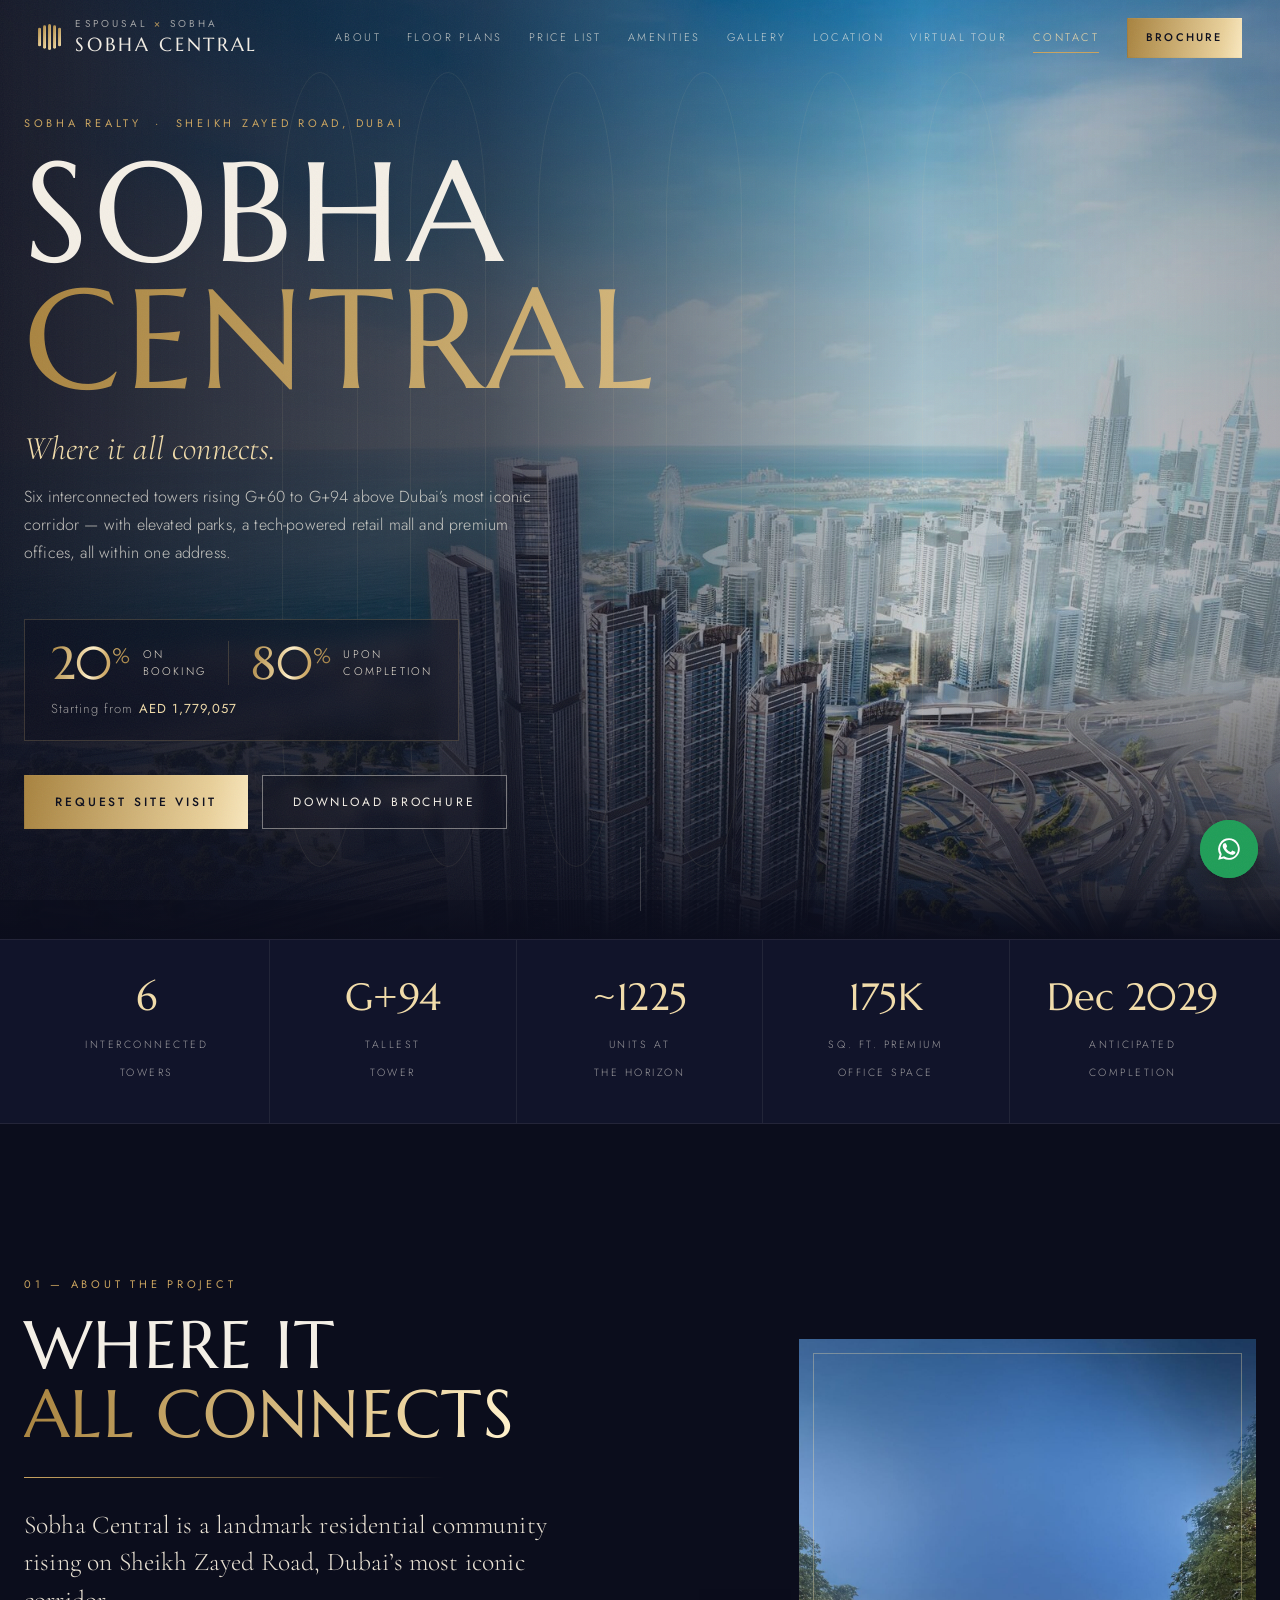
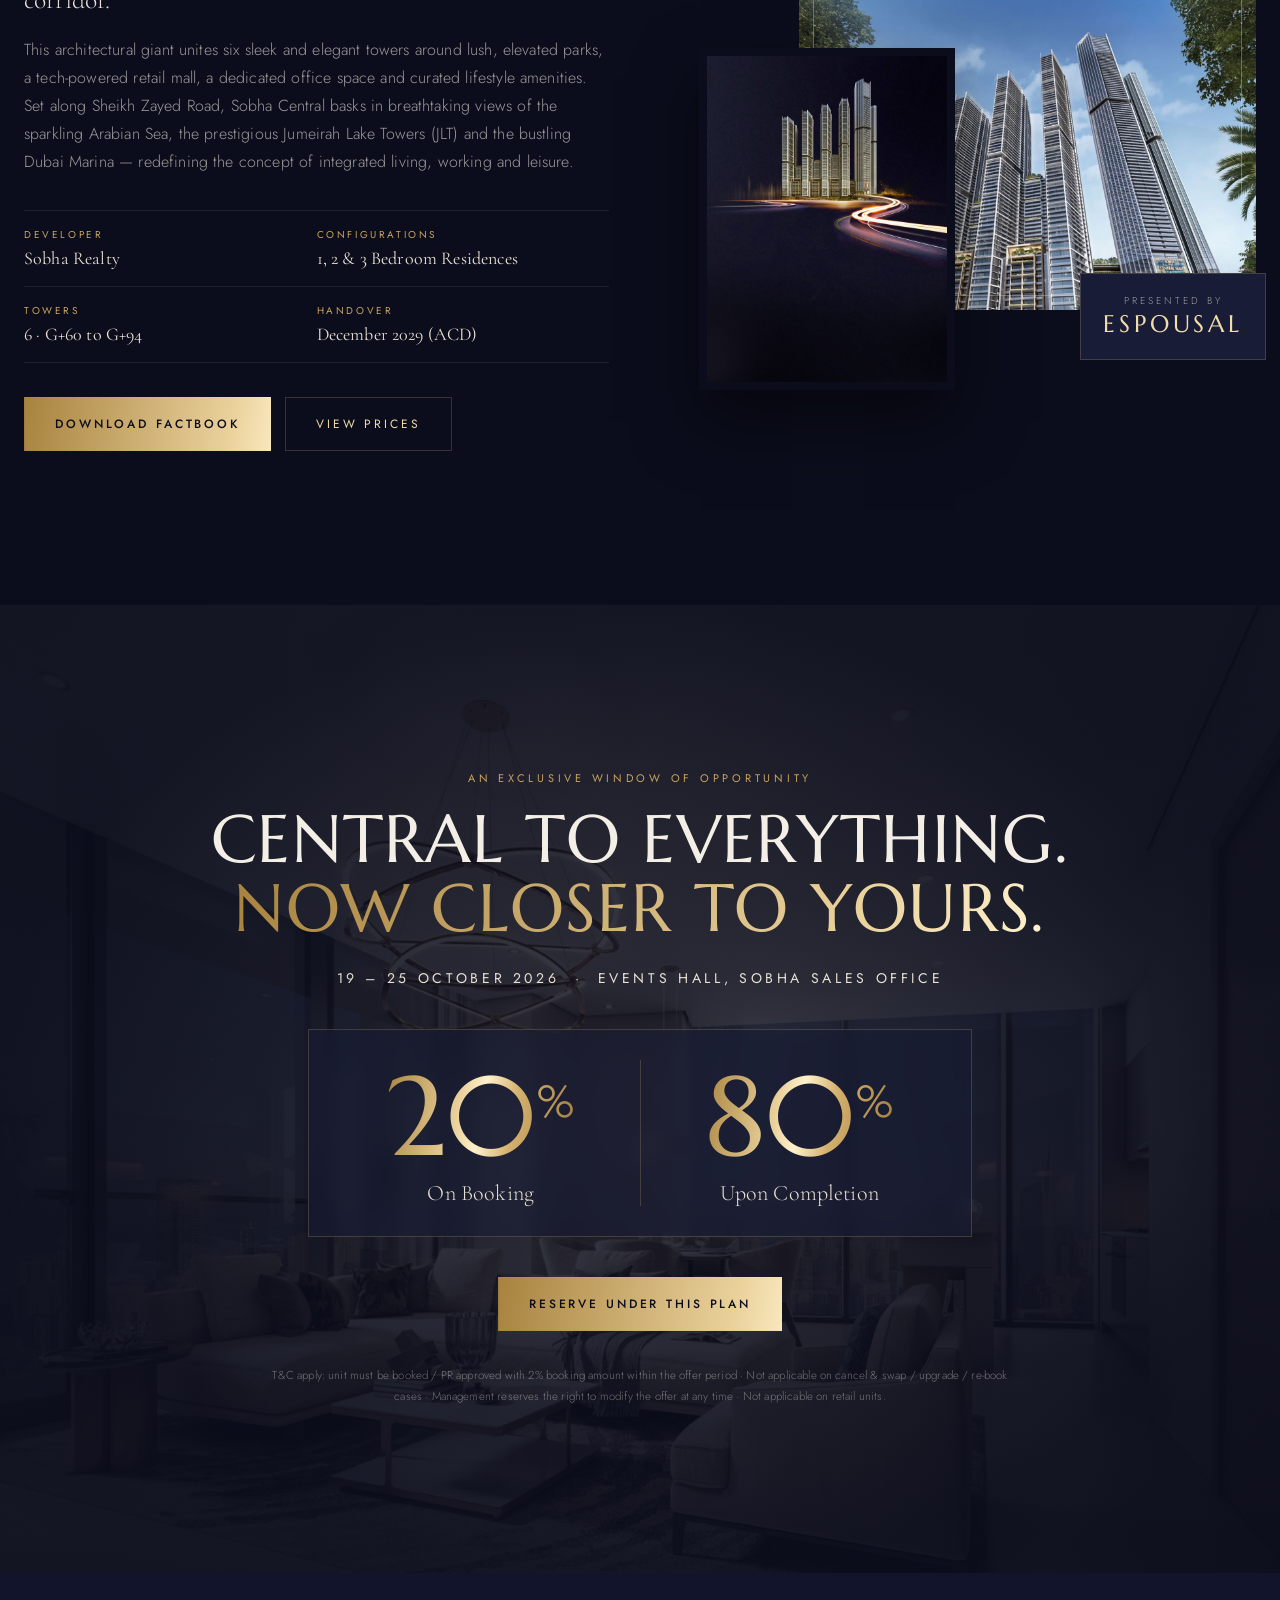
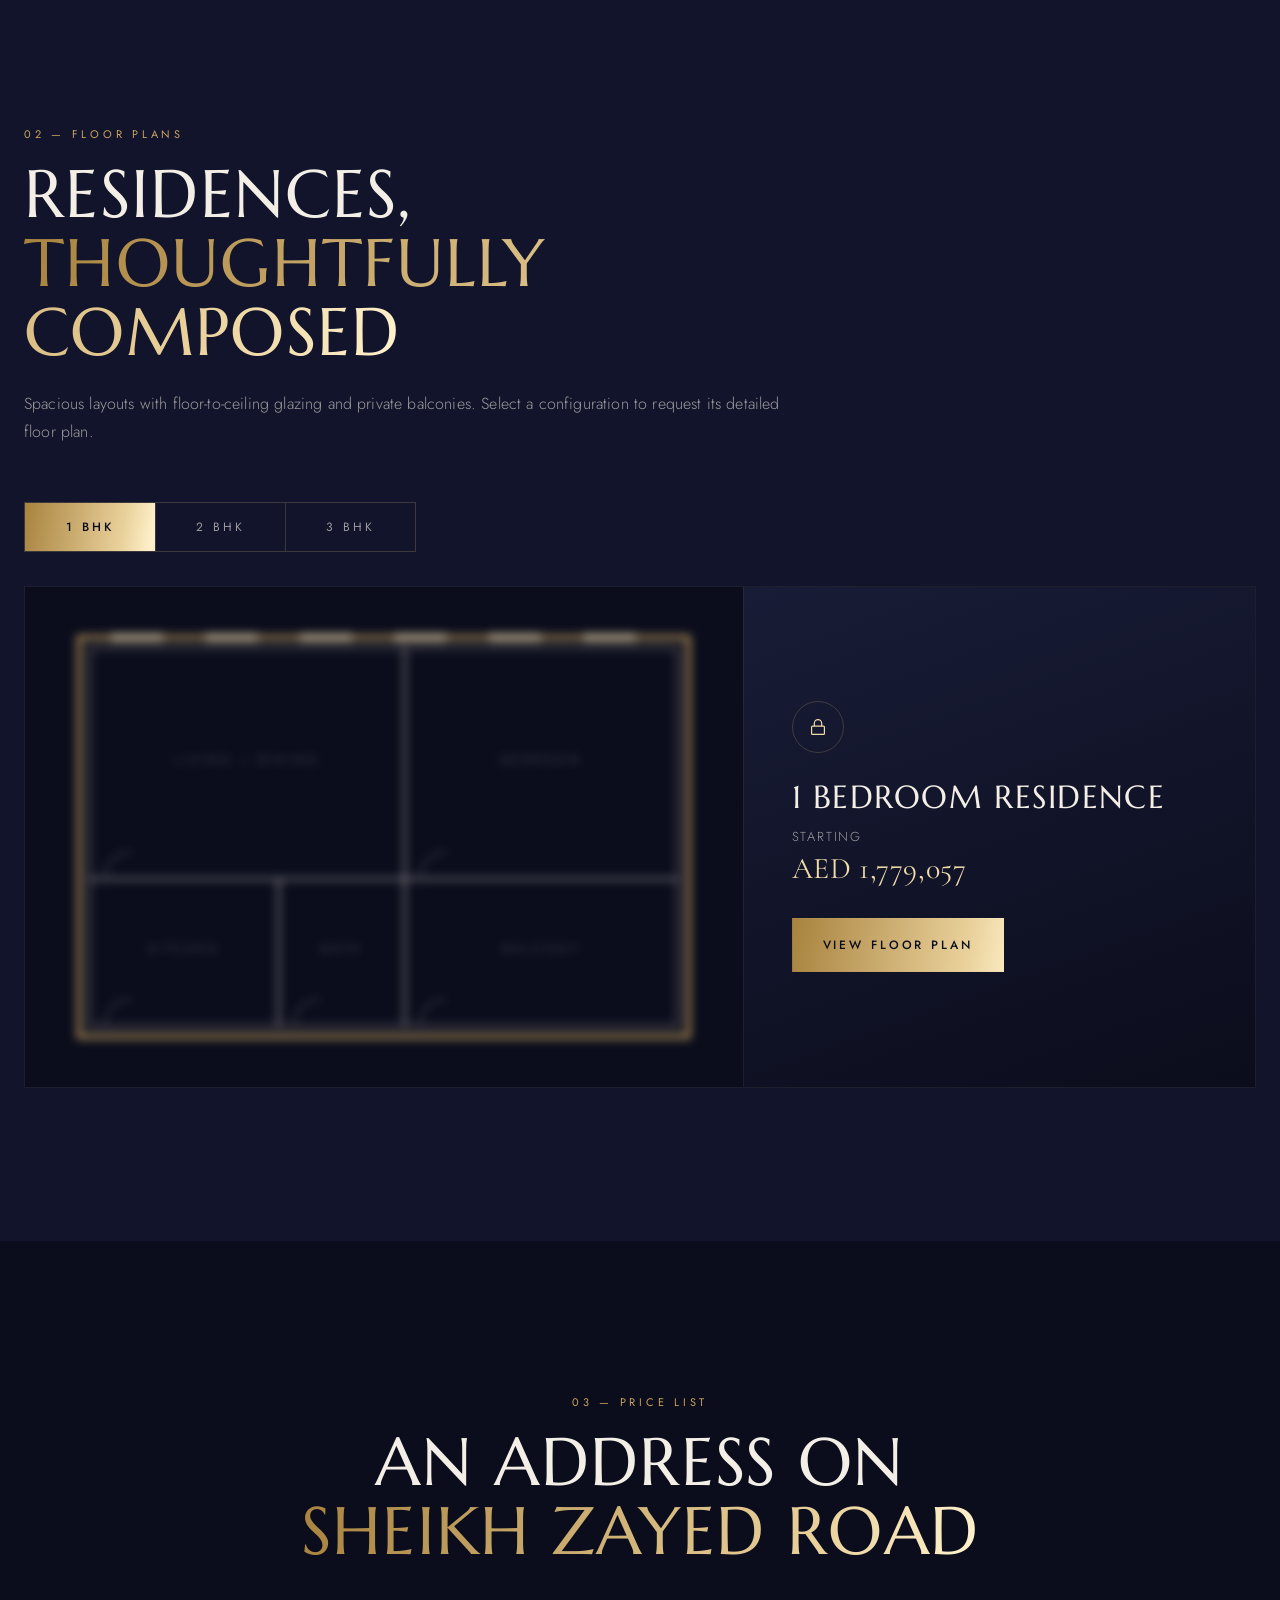
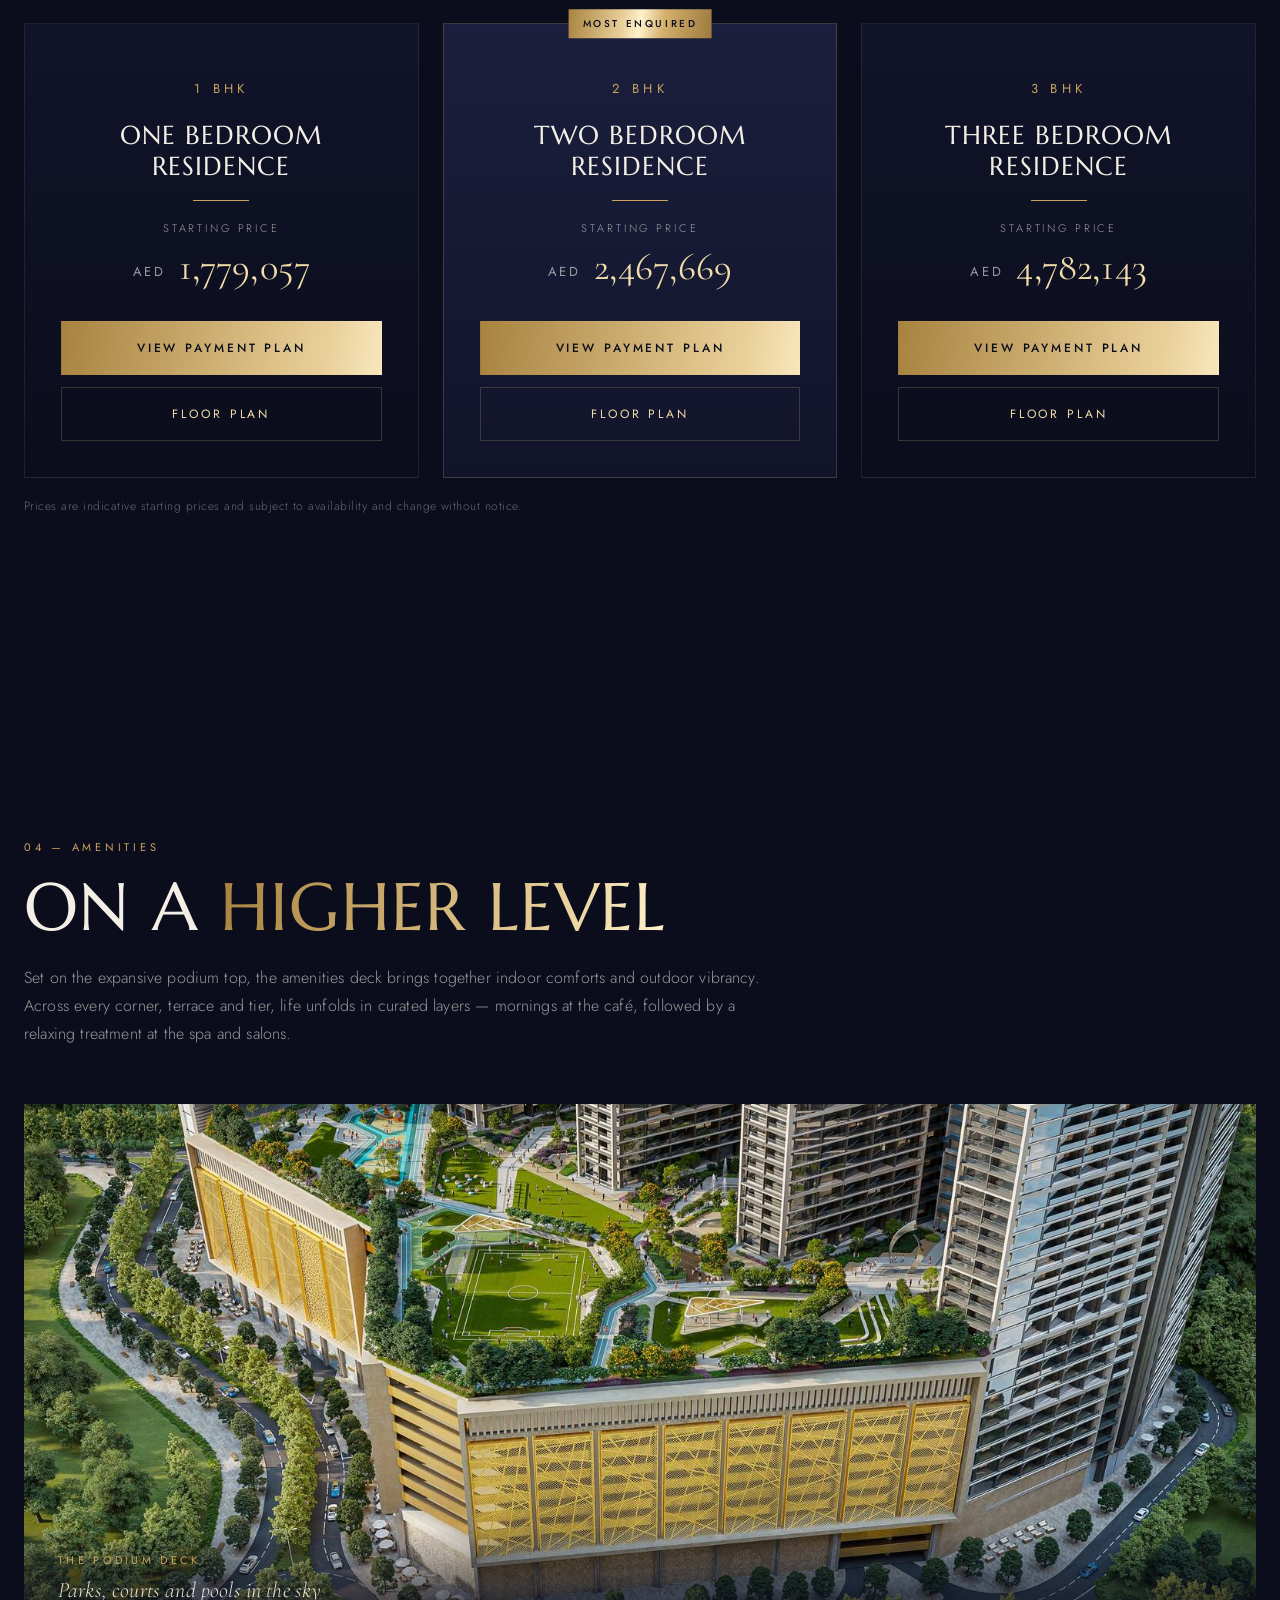
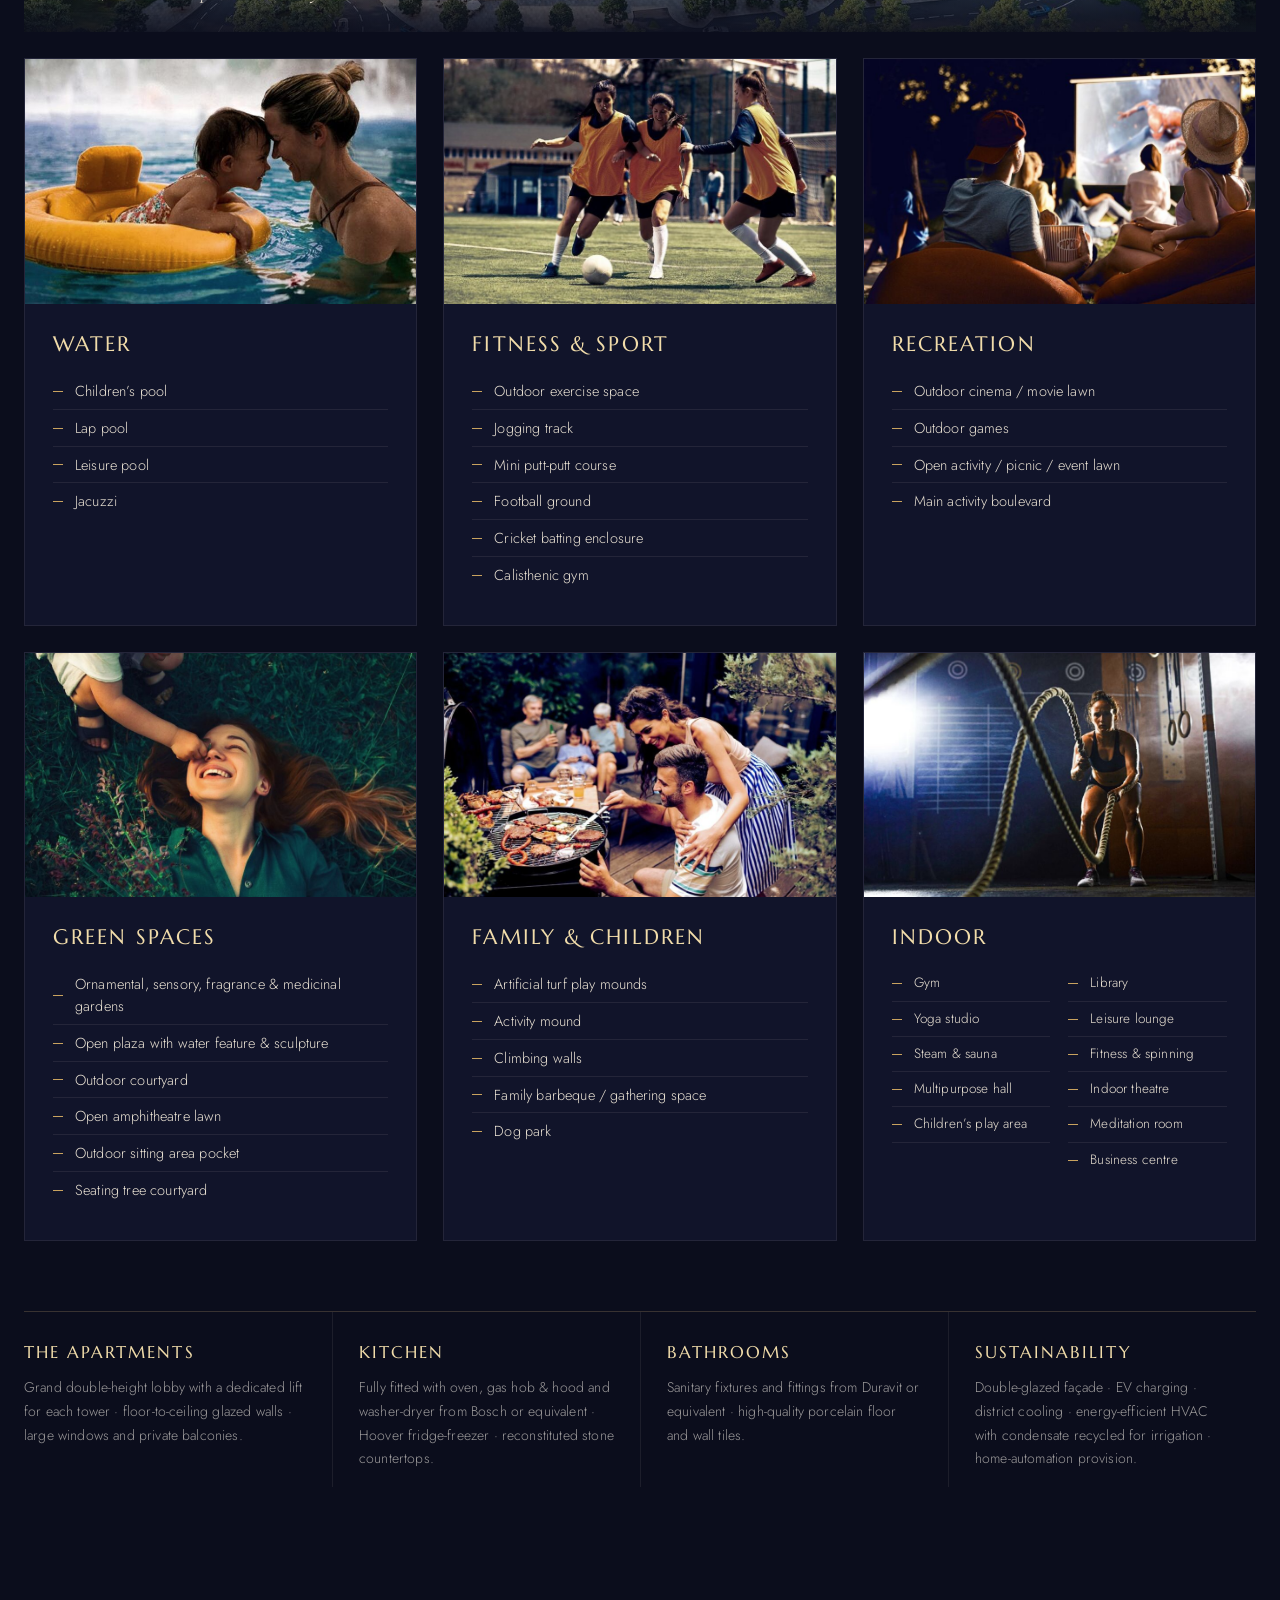
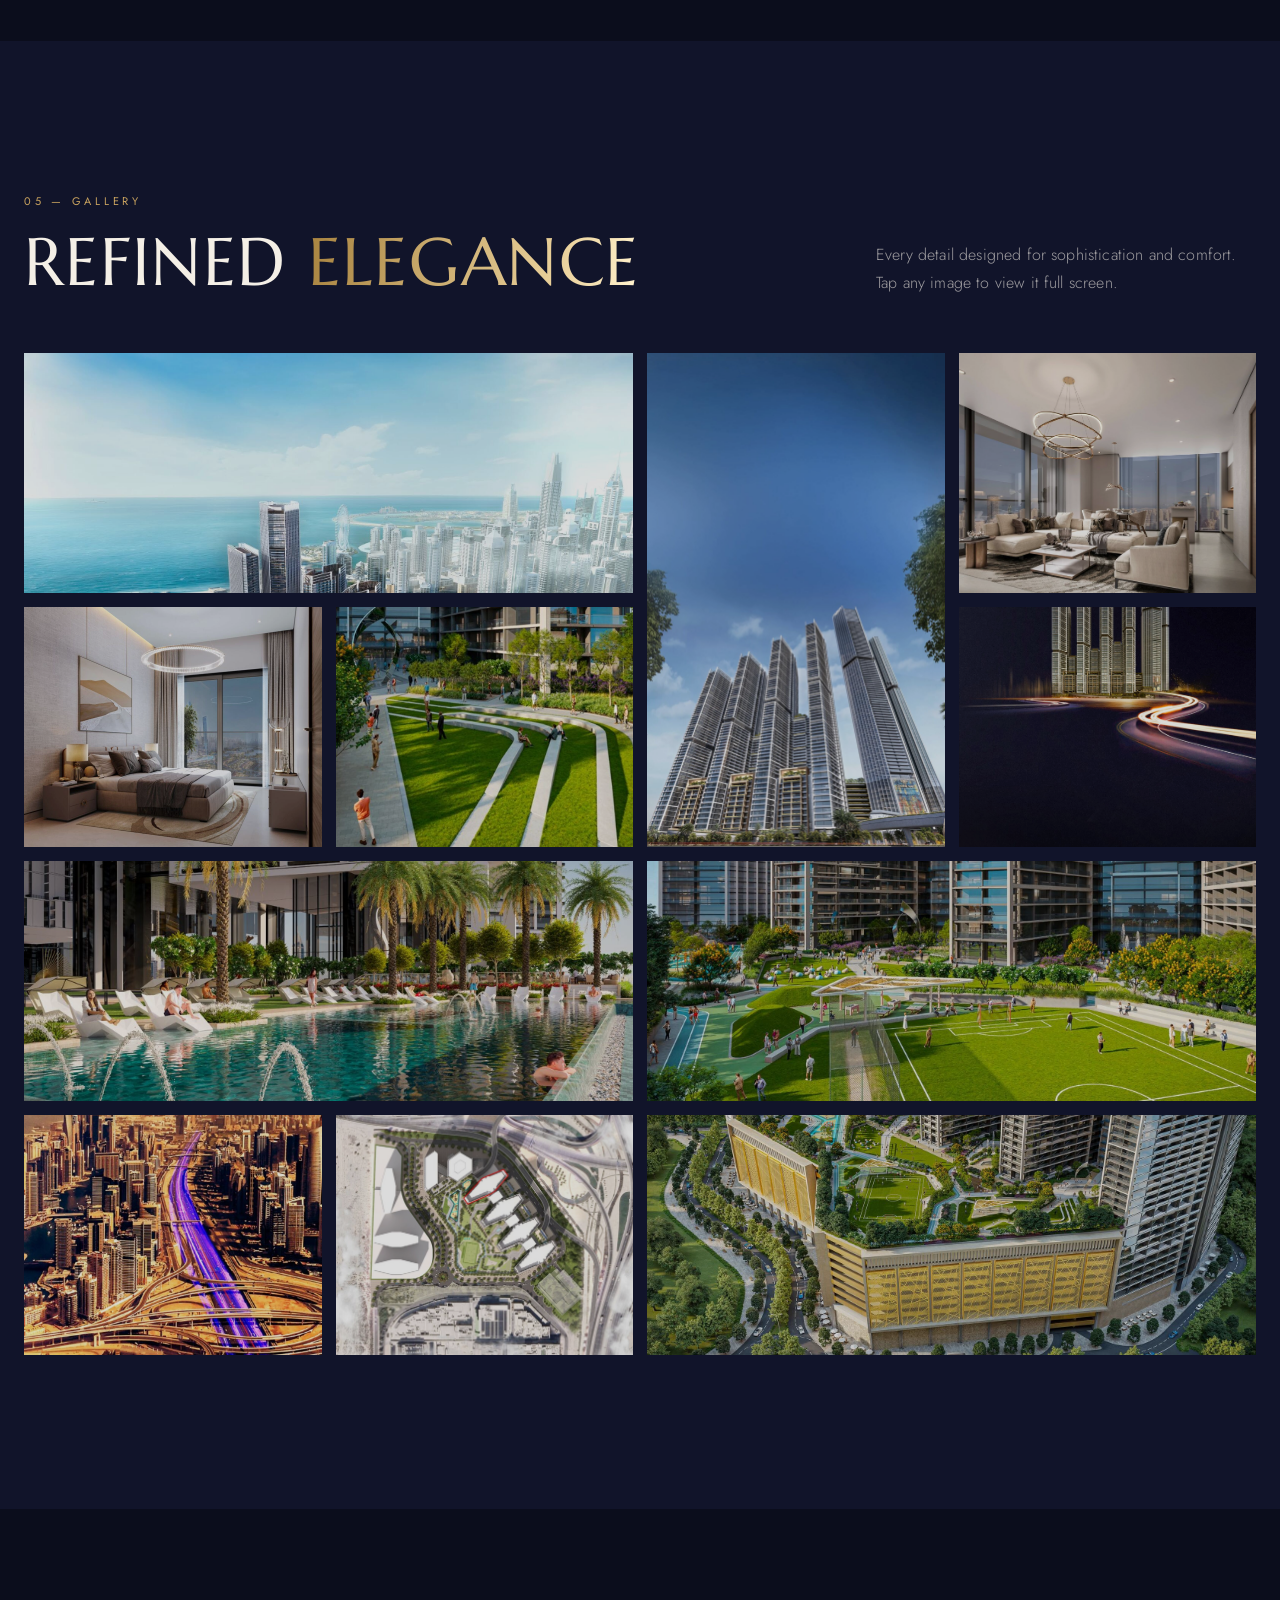
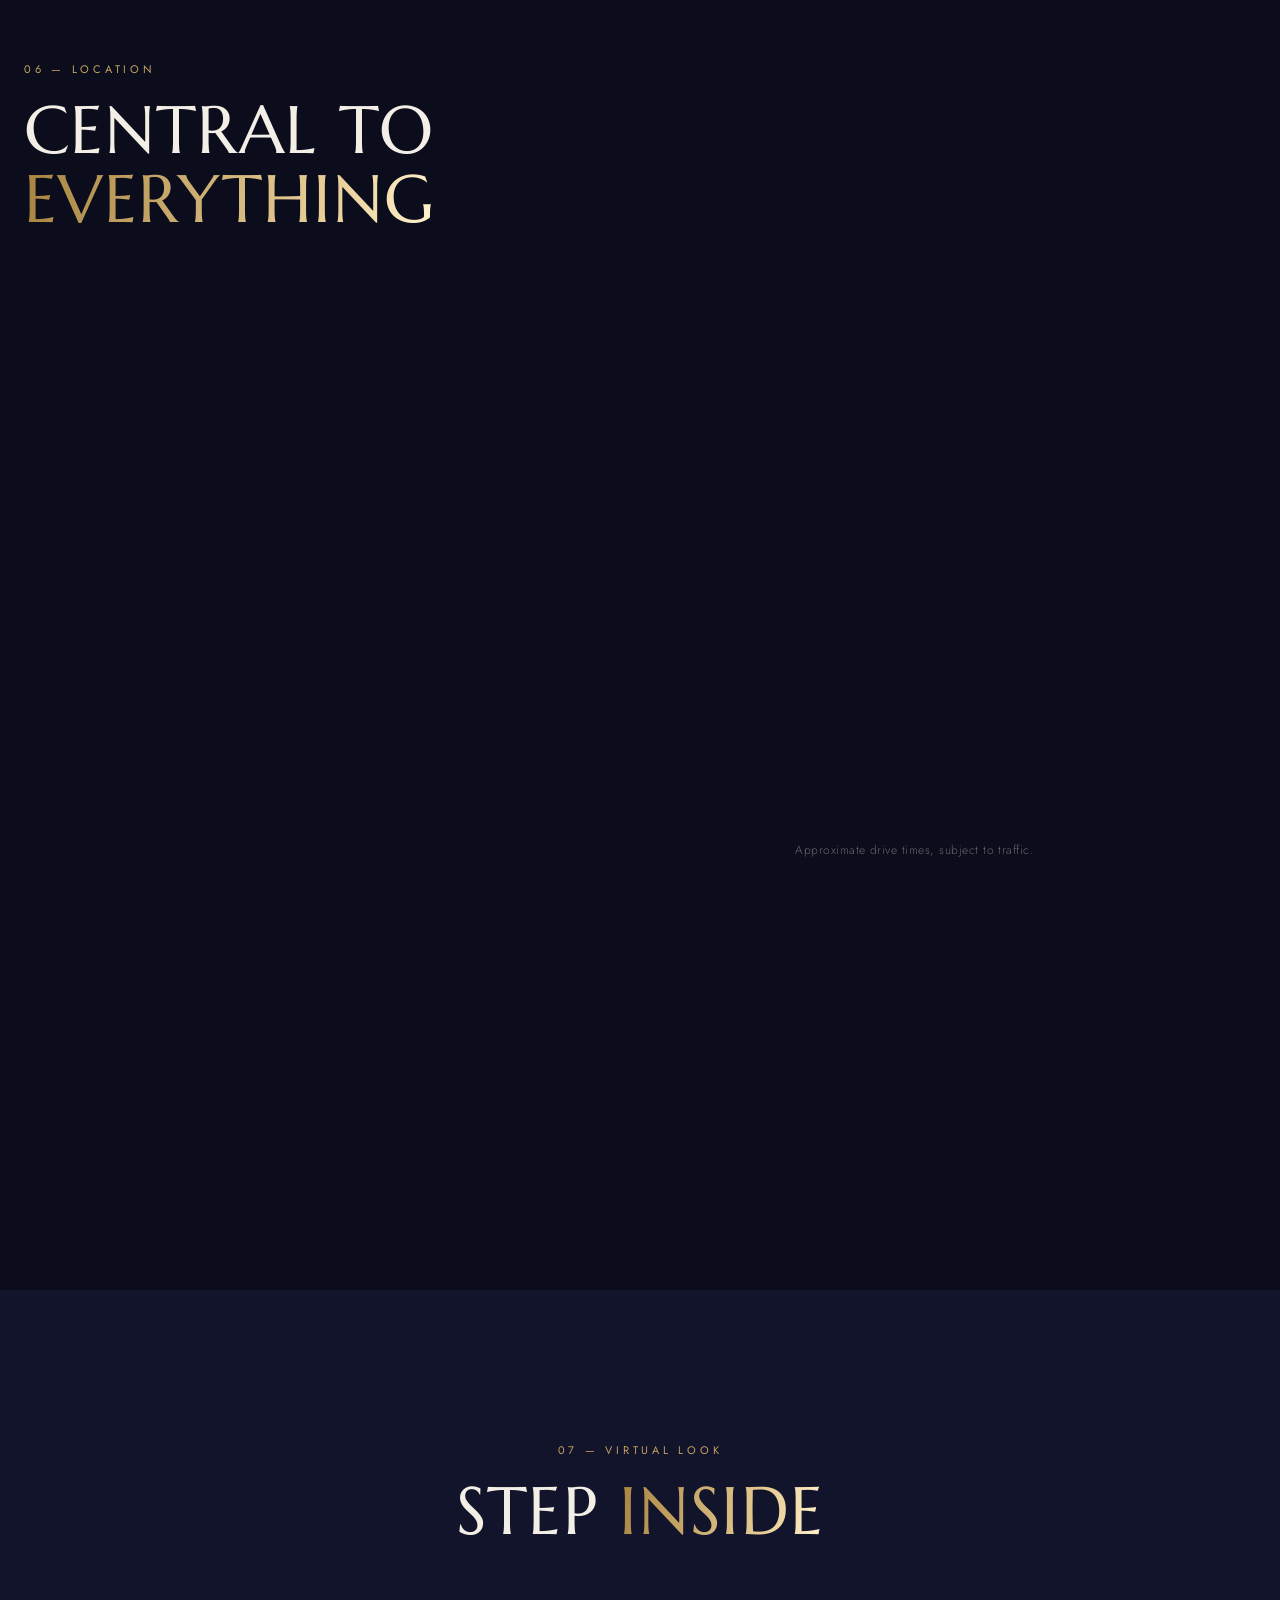
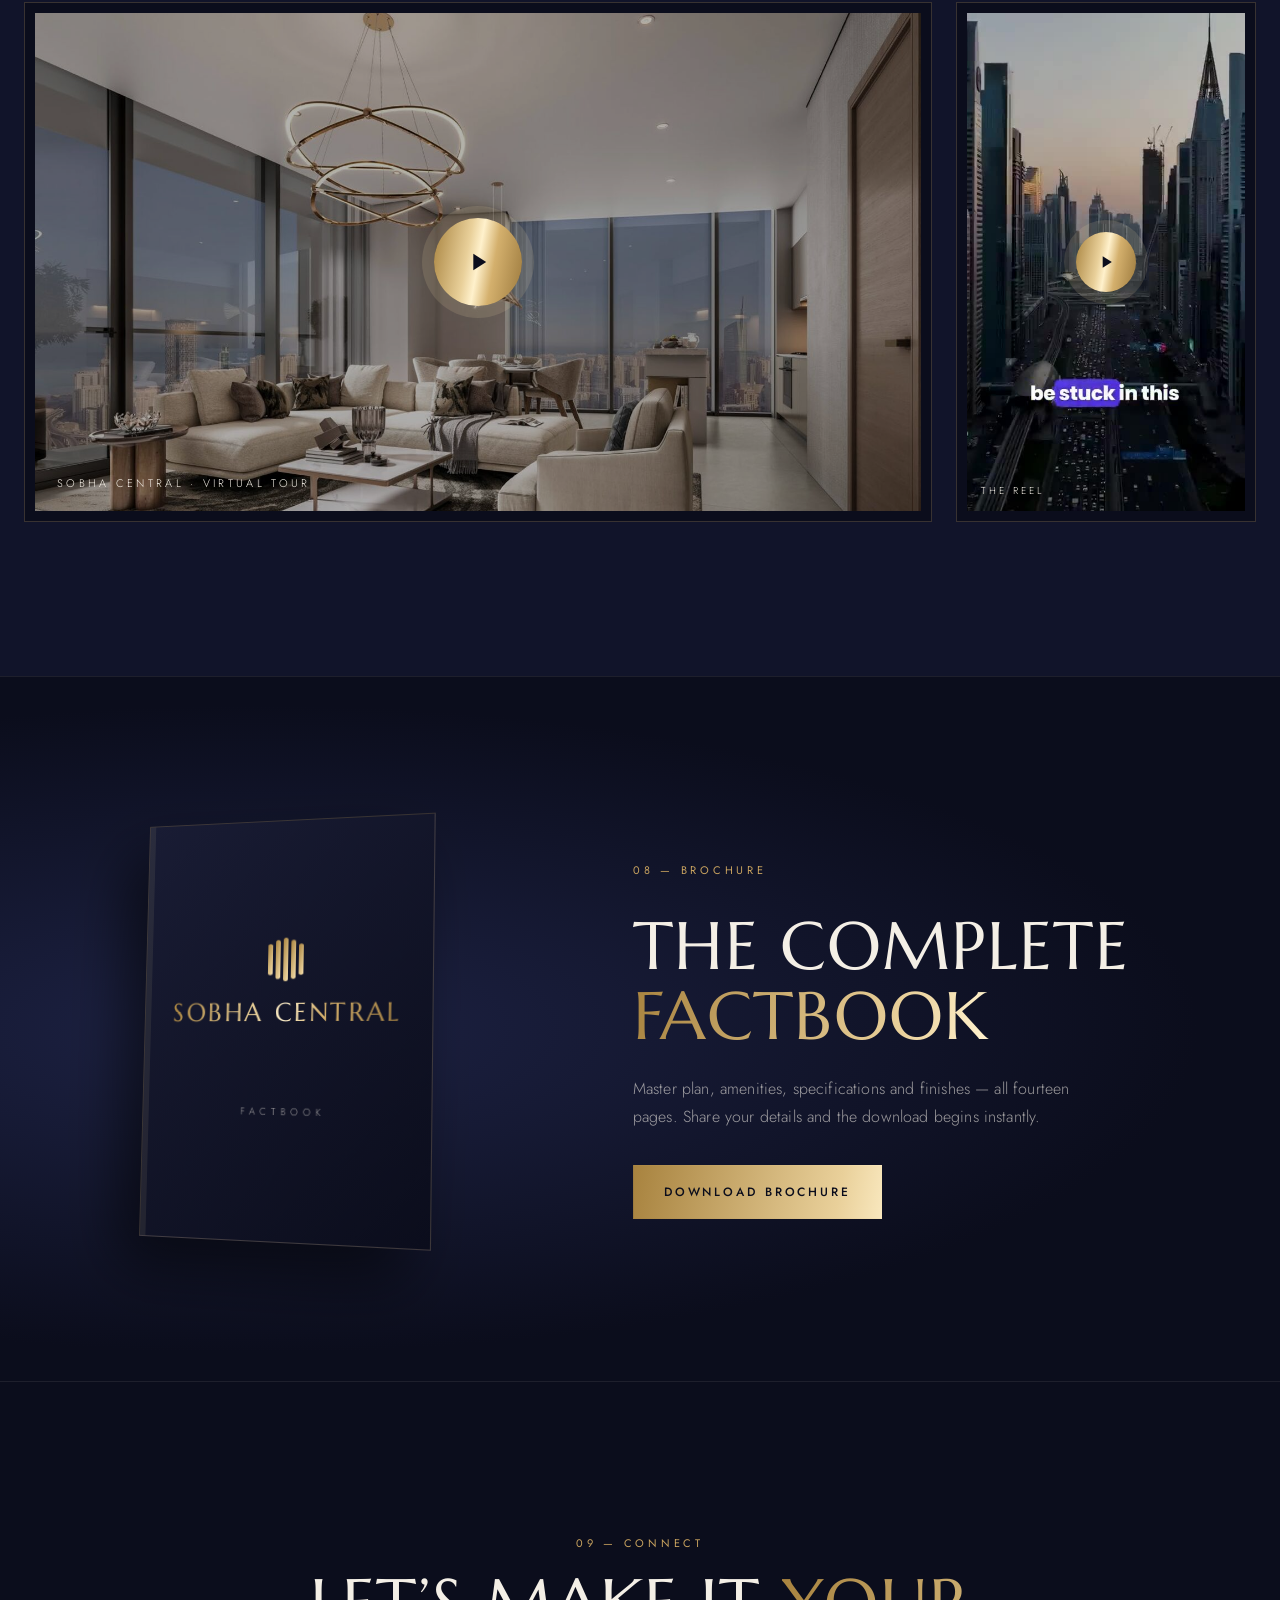
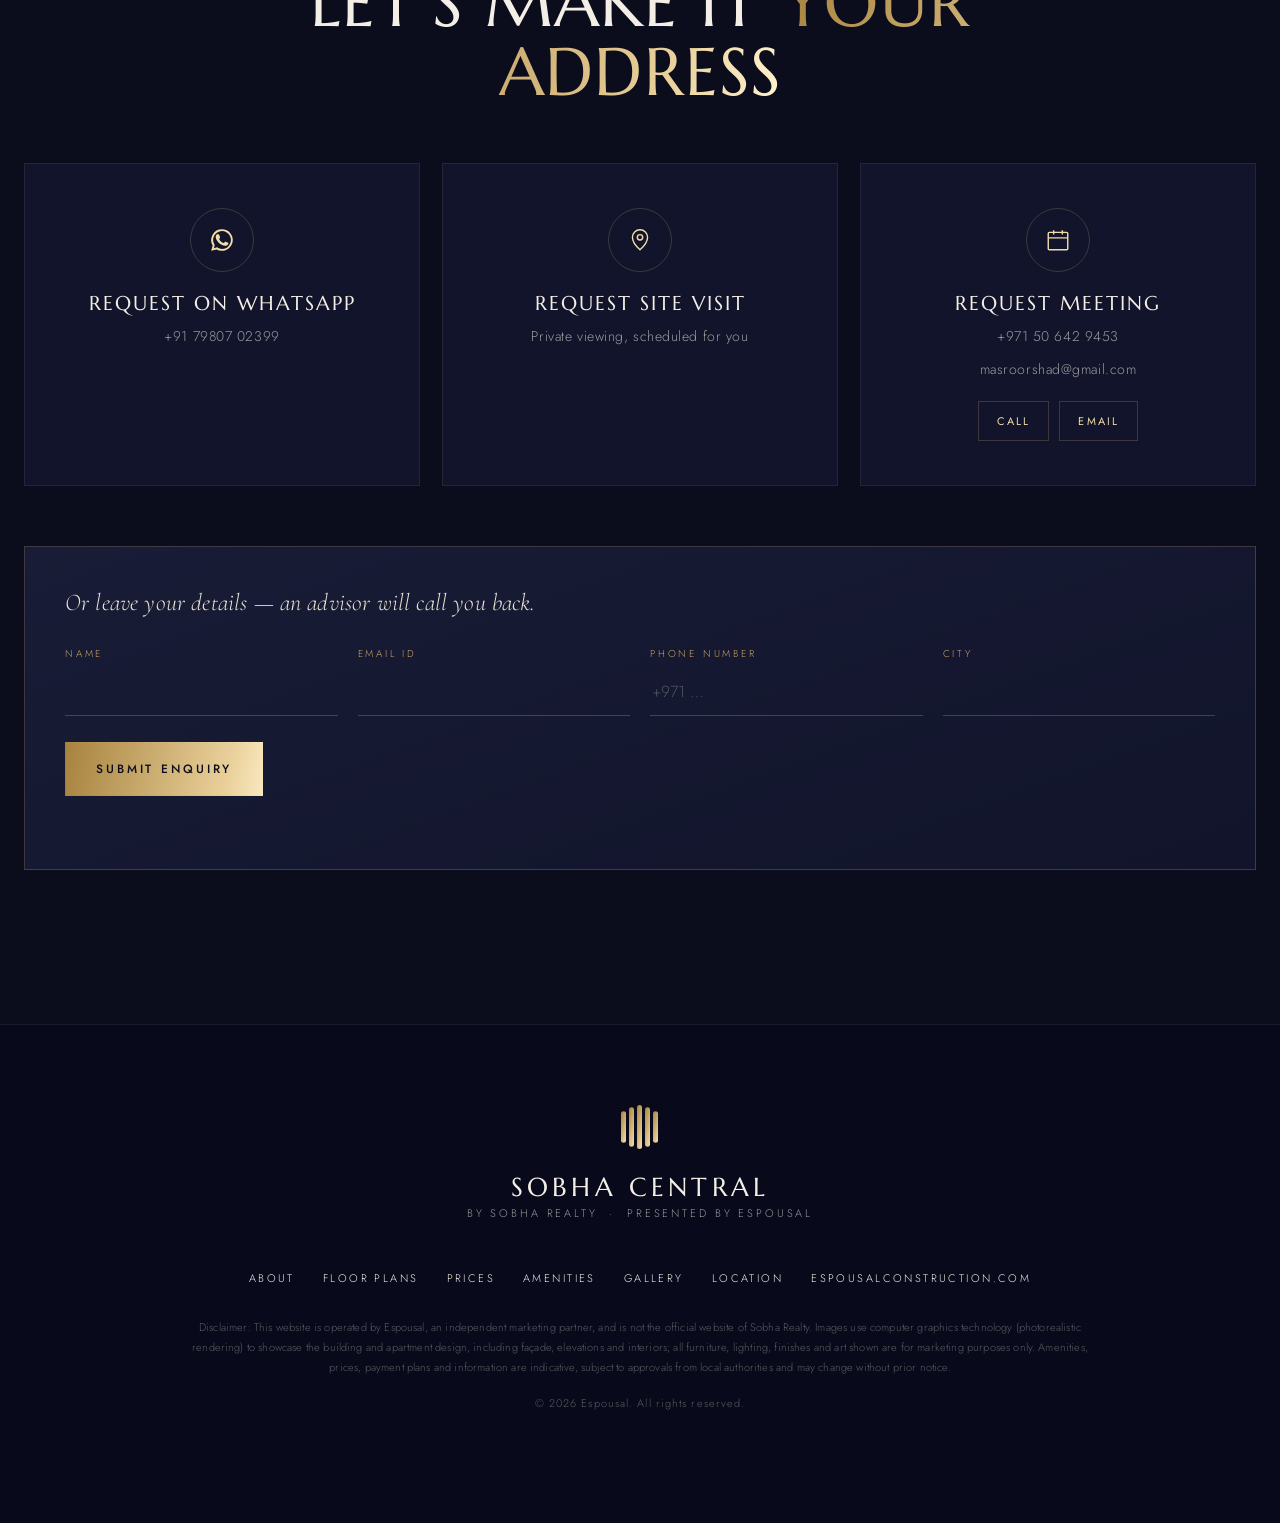
==== commit 623b2f15: "Restore audio on the virtual-tour reel The reel was encoded without its audio track. Re-encode with " ====
--- a/sobha-central/index.html
+++ b/sobha-central/index.html
@@ -337,7 +337,7 @@
         </div>
       </div>
       <div class="vt__reel reveal">
-        <video src="assets/video/sobha-central-reel.mp4" poster="assets/img/reel-poster.jpg" muted loop playsinline preload="none" id="reel"></video>
+        <video src="assets/video/sobha-central-reel.mp4" poster="assets/img/reel-poster.jpg" loop playsinline preload="none" id="reel"></video>
         <button class="vt__reel-btn" id="reelBtn" aria-label="Play reel"><svg viewBox="0 0 24 24" width="20" height="20"><path d="M8 5v14l11-7z" fill="currentColor"/></svg></button>
         <span class="vt__reel-cap">The Reel</span>
       </div>
--- a/sobha-central/assets/css/style.css
+++ b/sobha-central/assets/css/style.css
@@ -301,7 +301,7 @@
 .vt__reel video { width: 100%; height: 100%; object-fit: cover; display: block; aspect-ratio: 9 / 16; max-height: 100%; background: #000; }
 .vt__reel-btn { width: 60px; height: 60px; }
 .vt__reel.is-playing .vt__reel-btn { opacity: 0; }
-.vt__reel:hover.is-playing .vt__reel-btn { opacity: 1; }
+.vt__reel.is-playing .vt__reel-btn { pointer-events: none; }
 .vt__reel-cap { position: absolute; left: 24px; bottom: 22px; font-size: 10px; letter-spacing: .3em; text-transform: uppercase; }
 
 /* ---------- brochure ---------- */
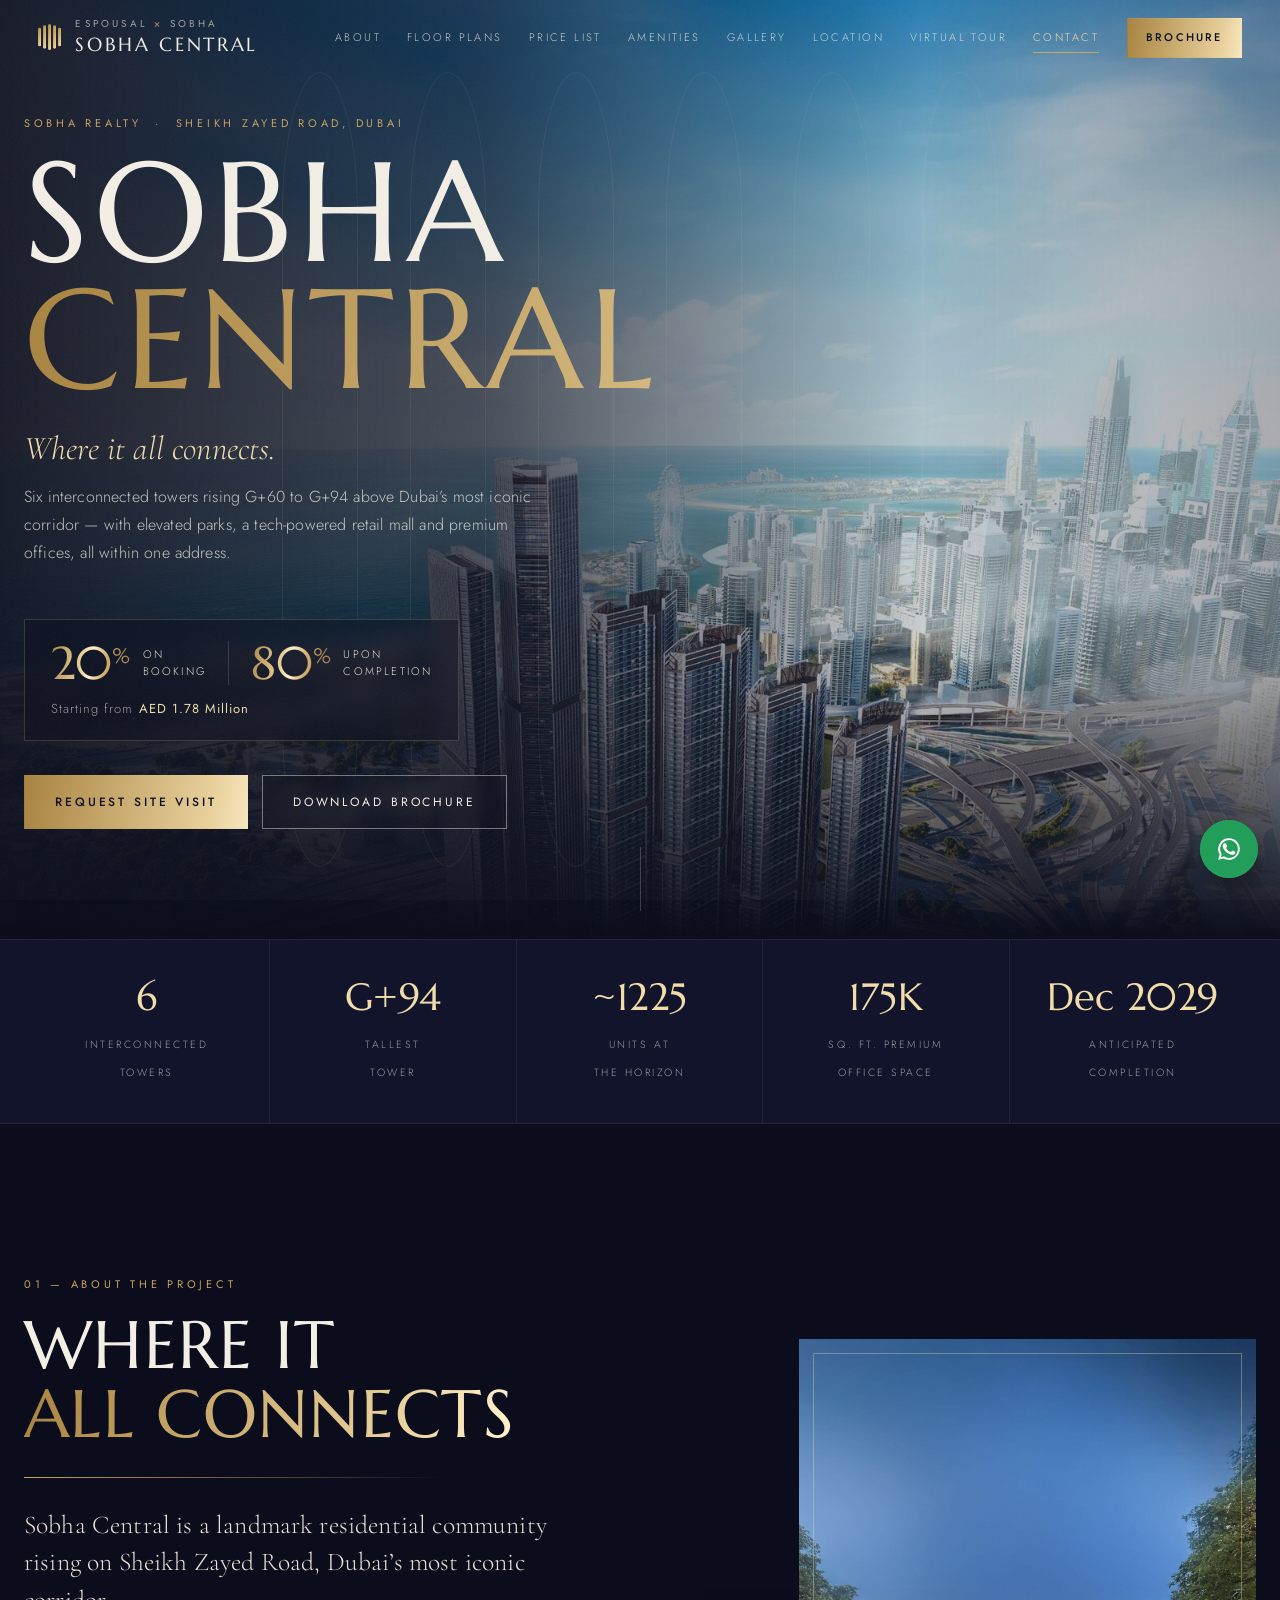
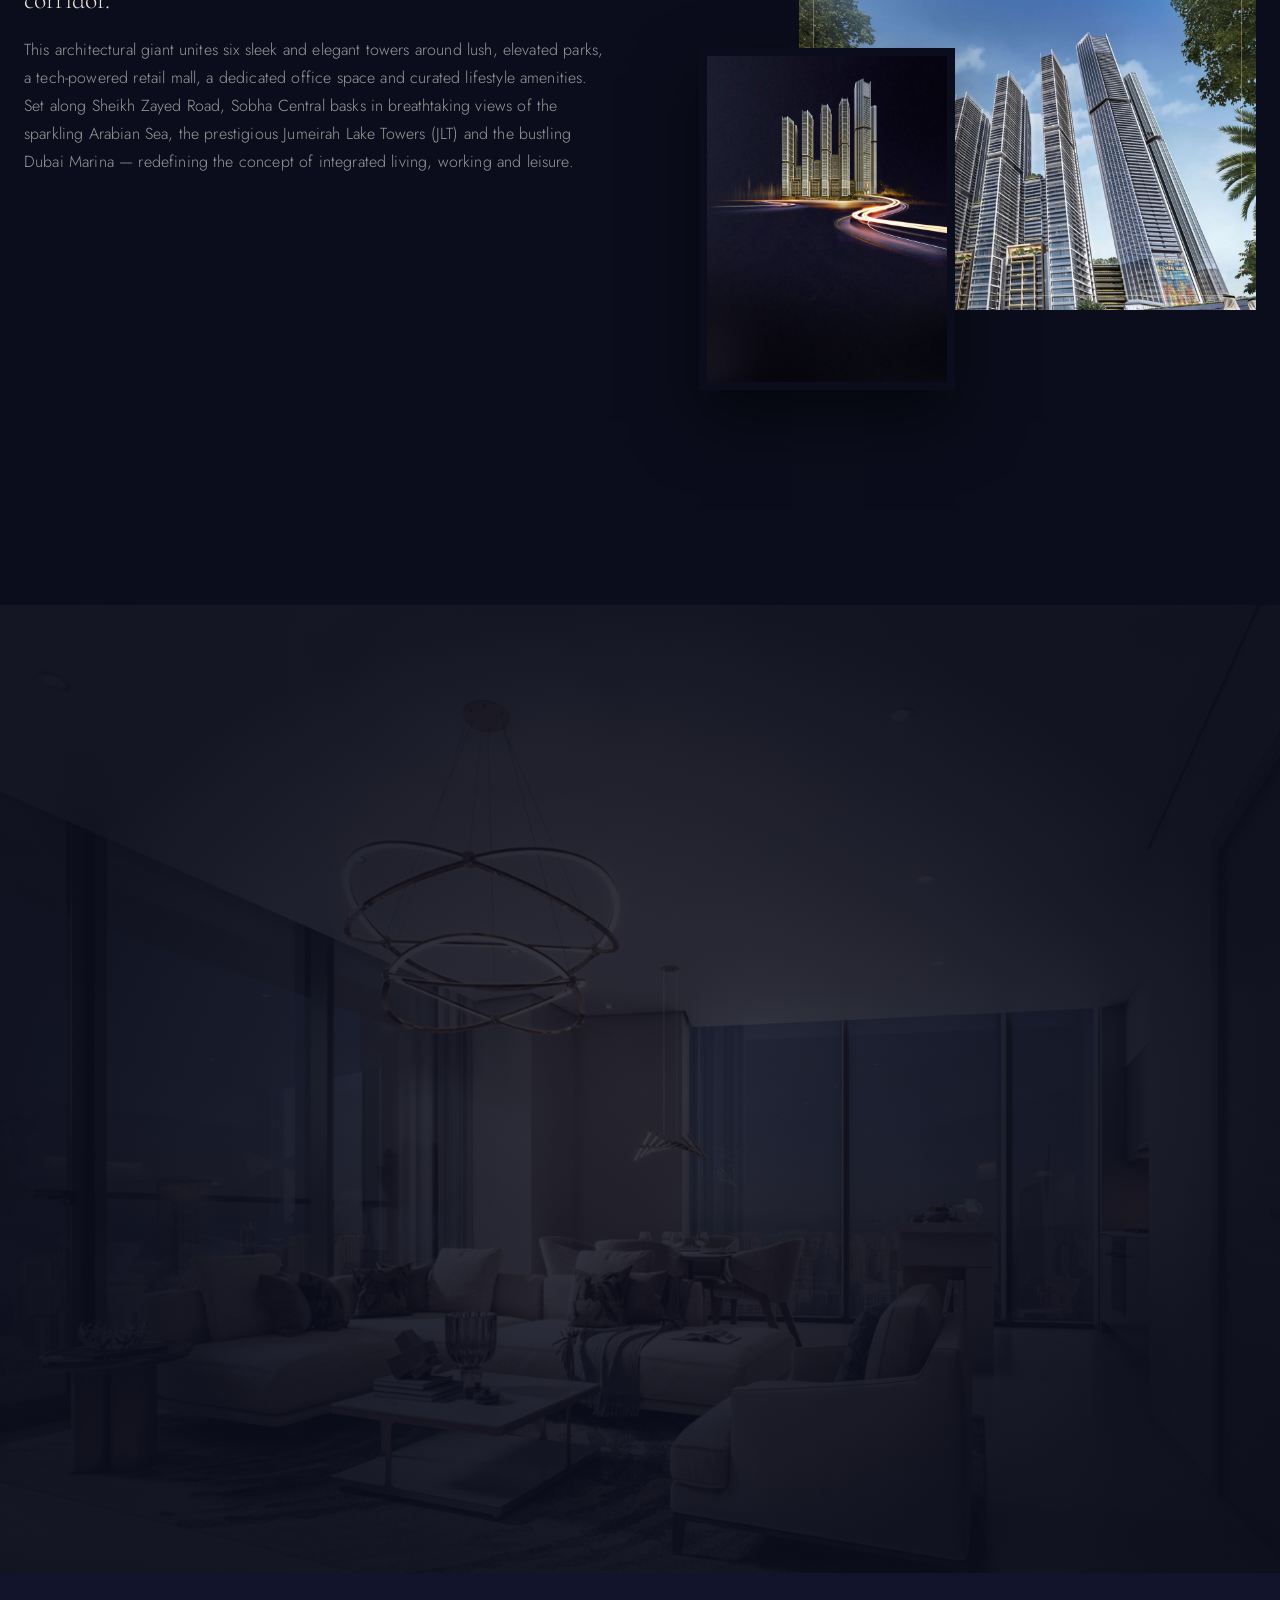
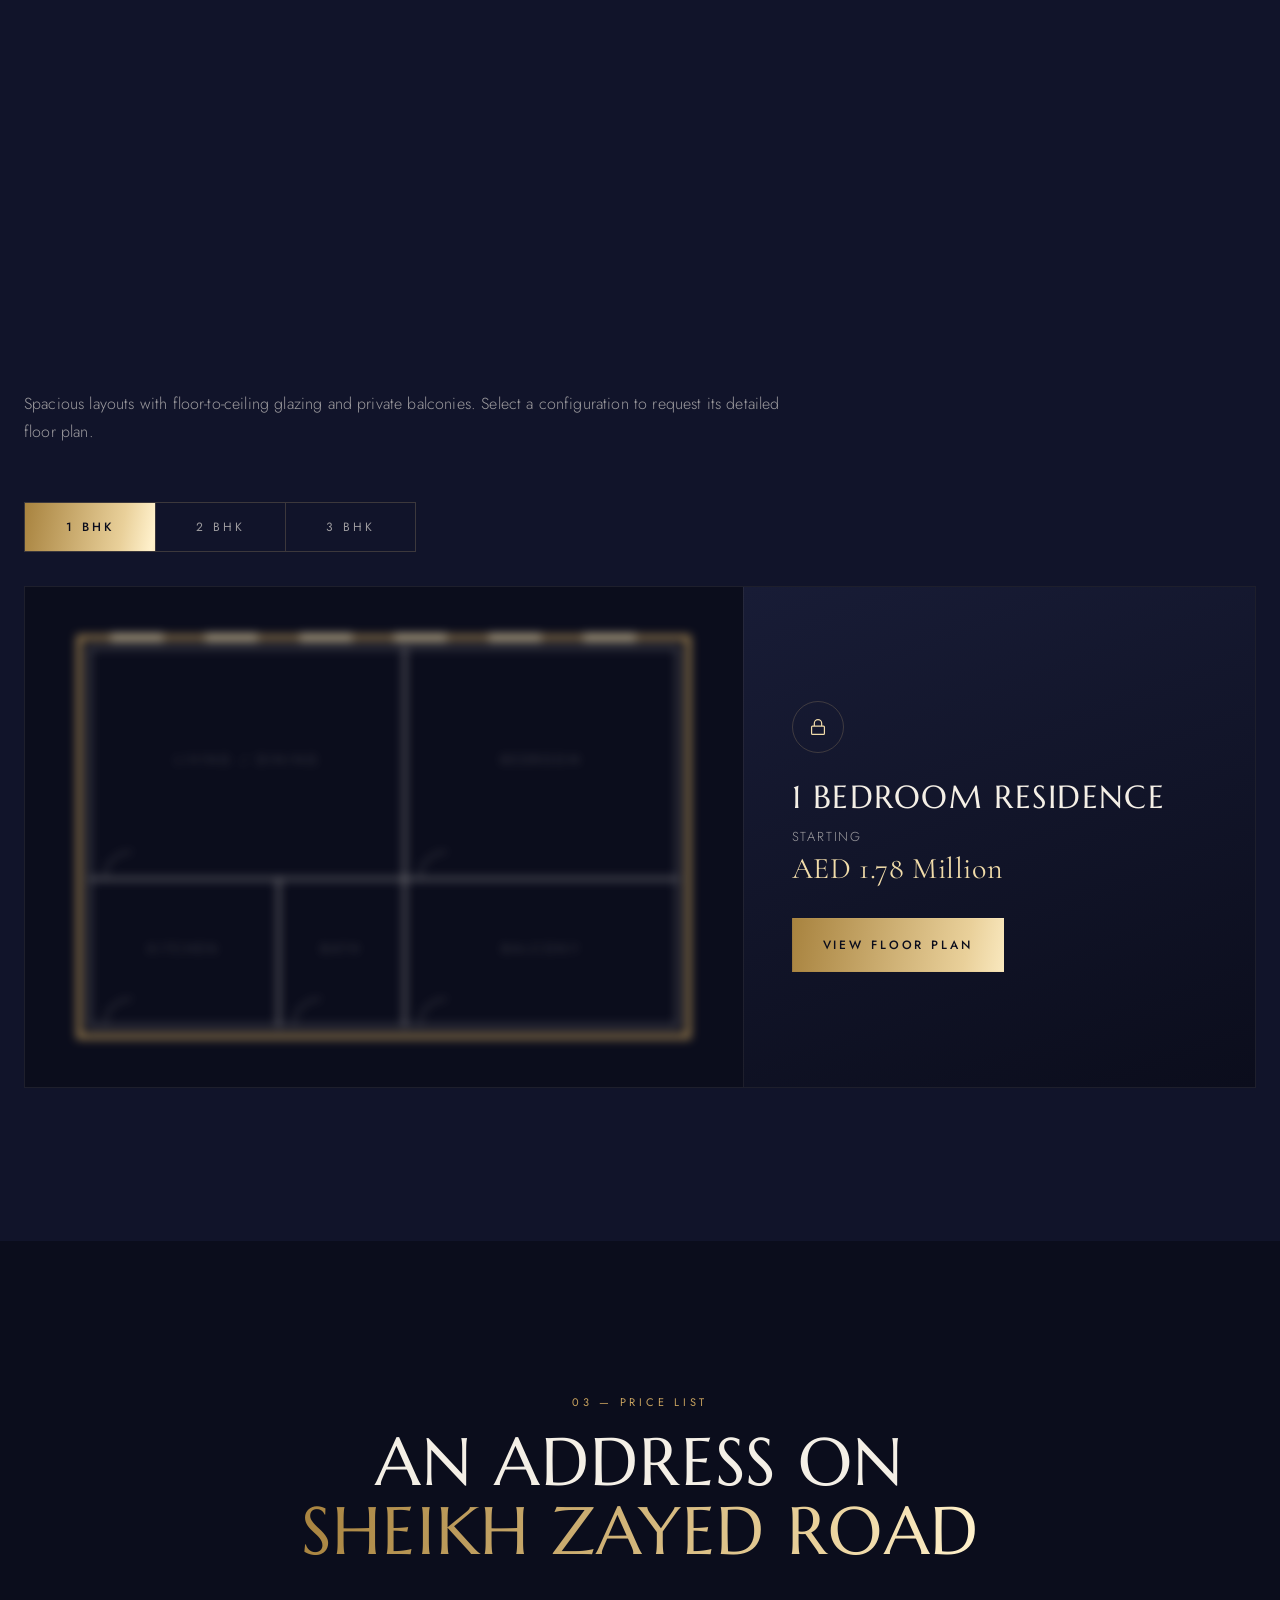
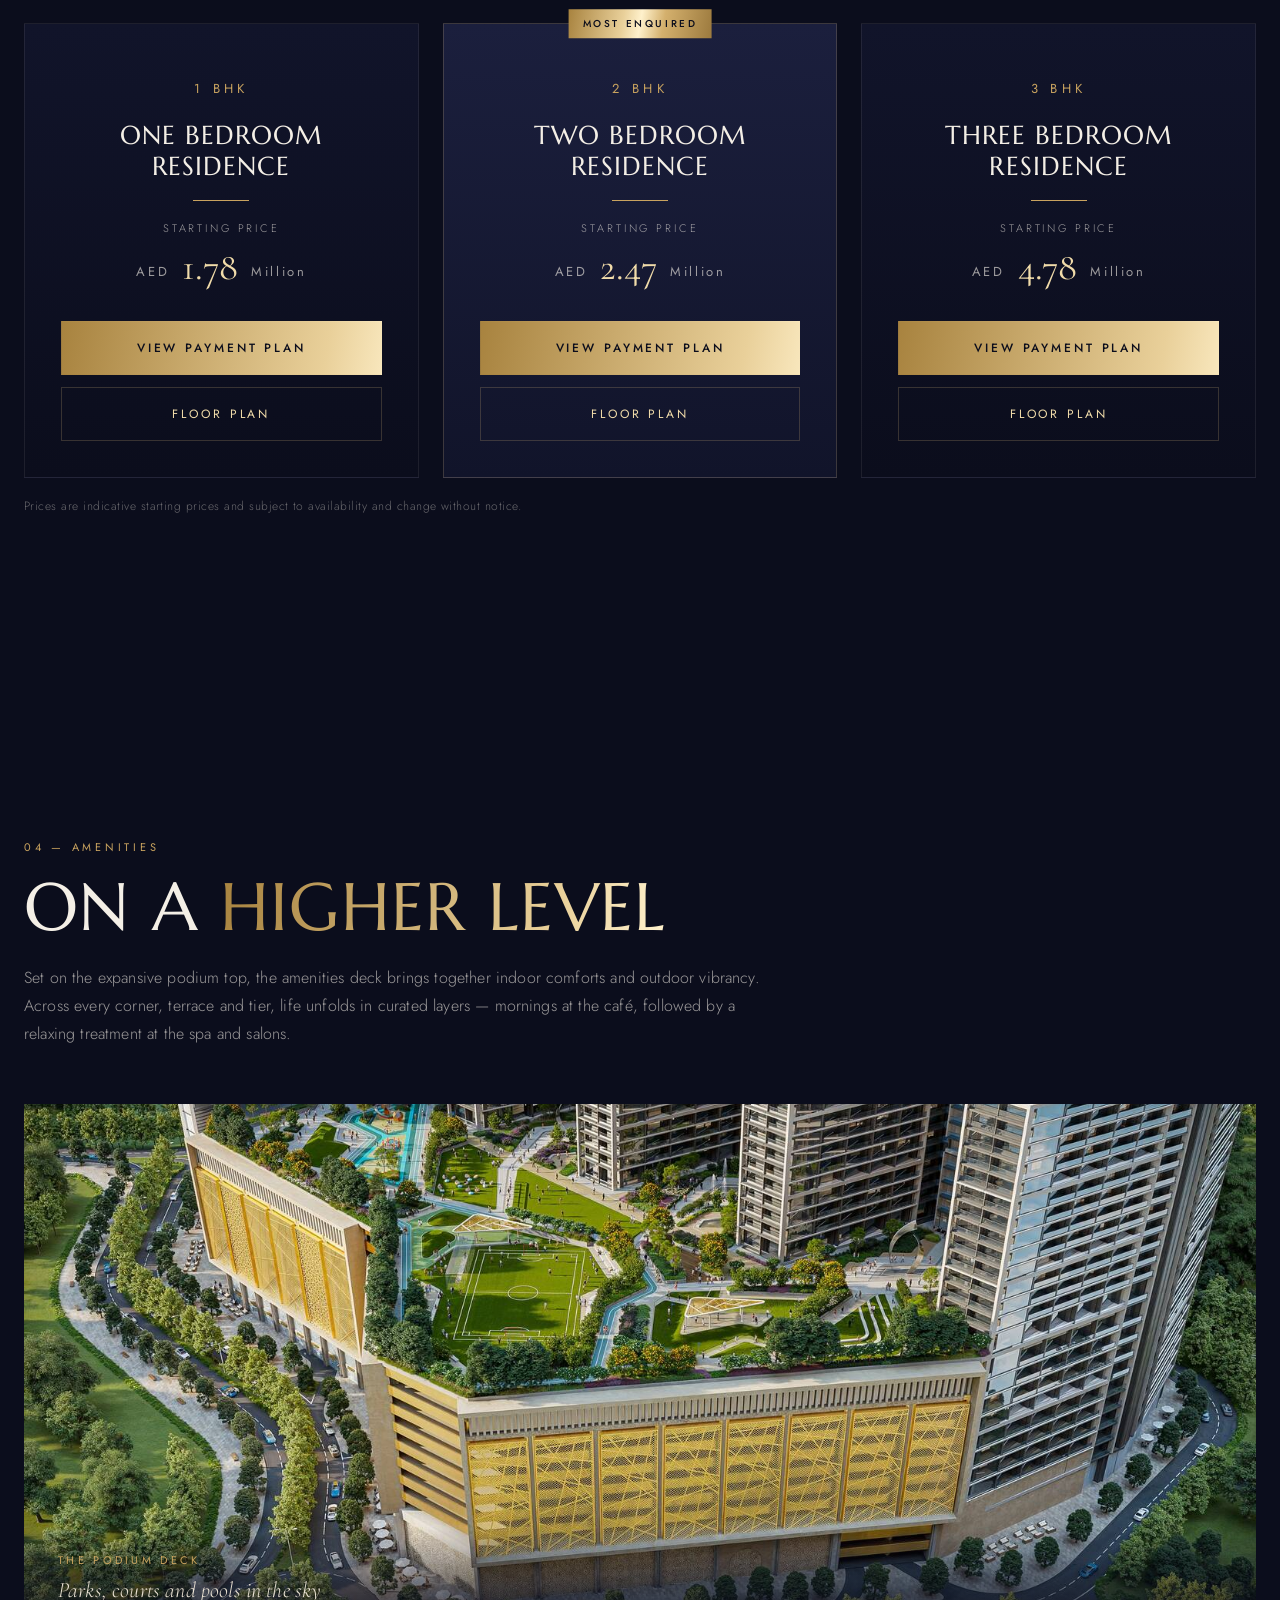
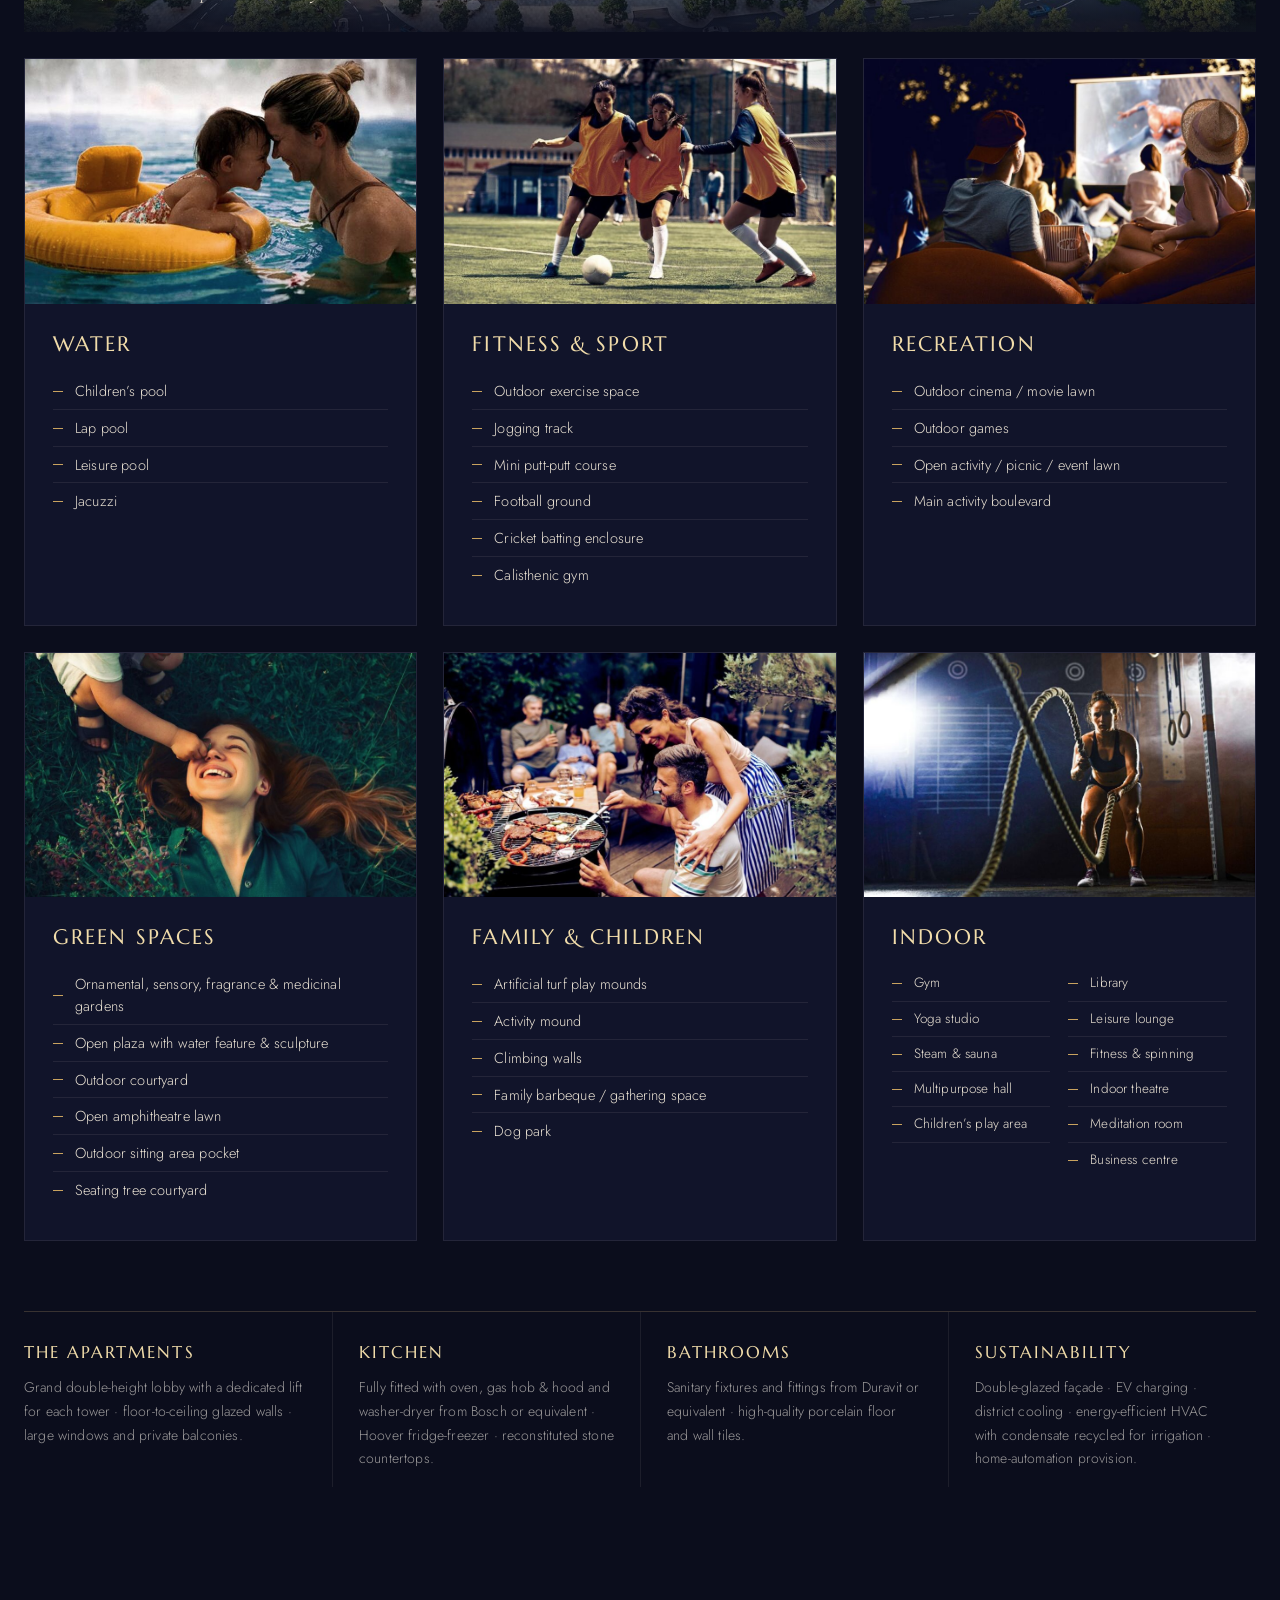
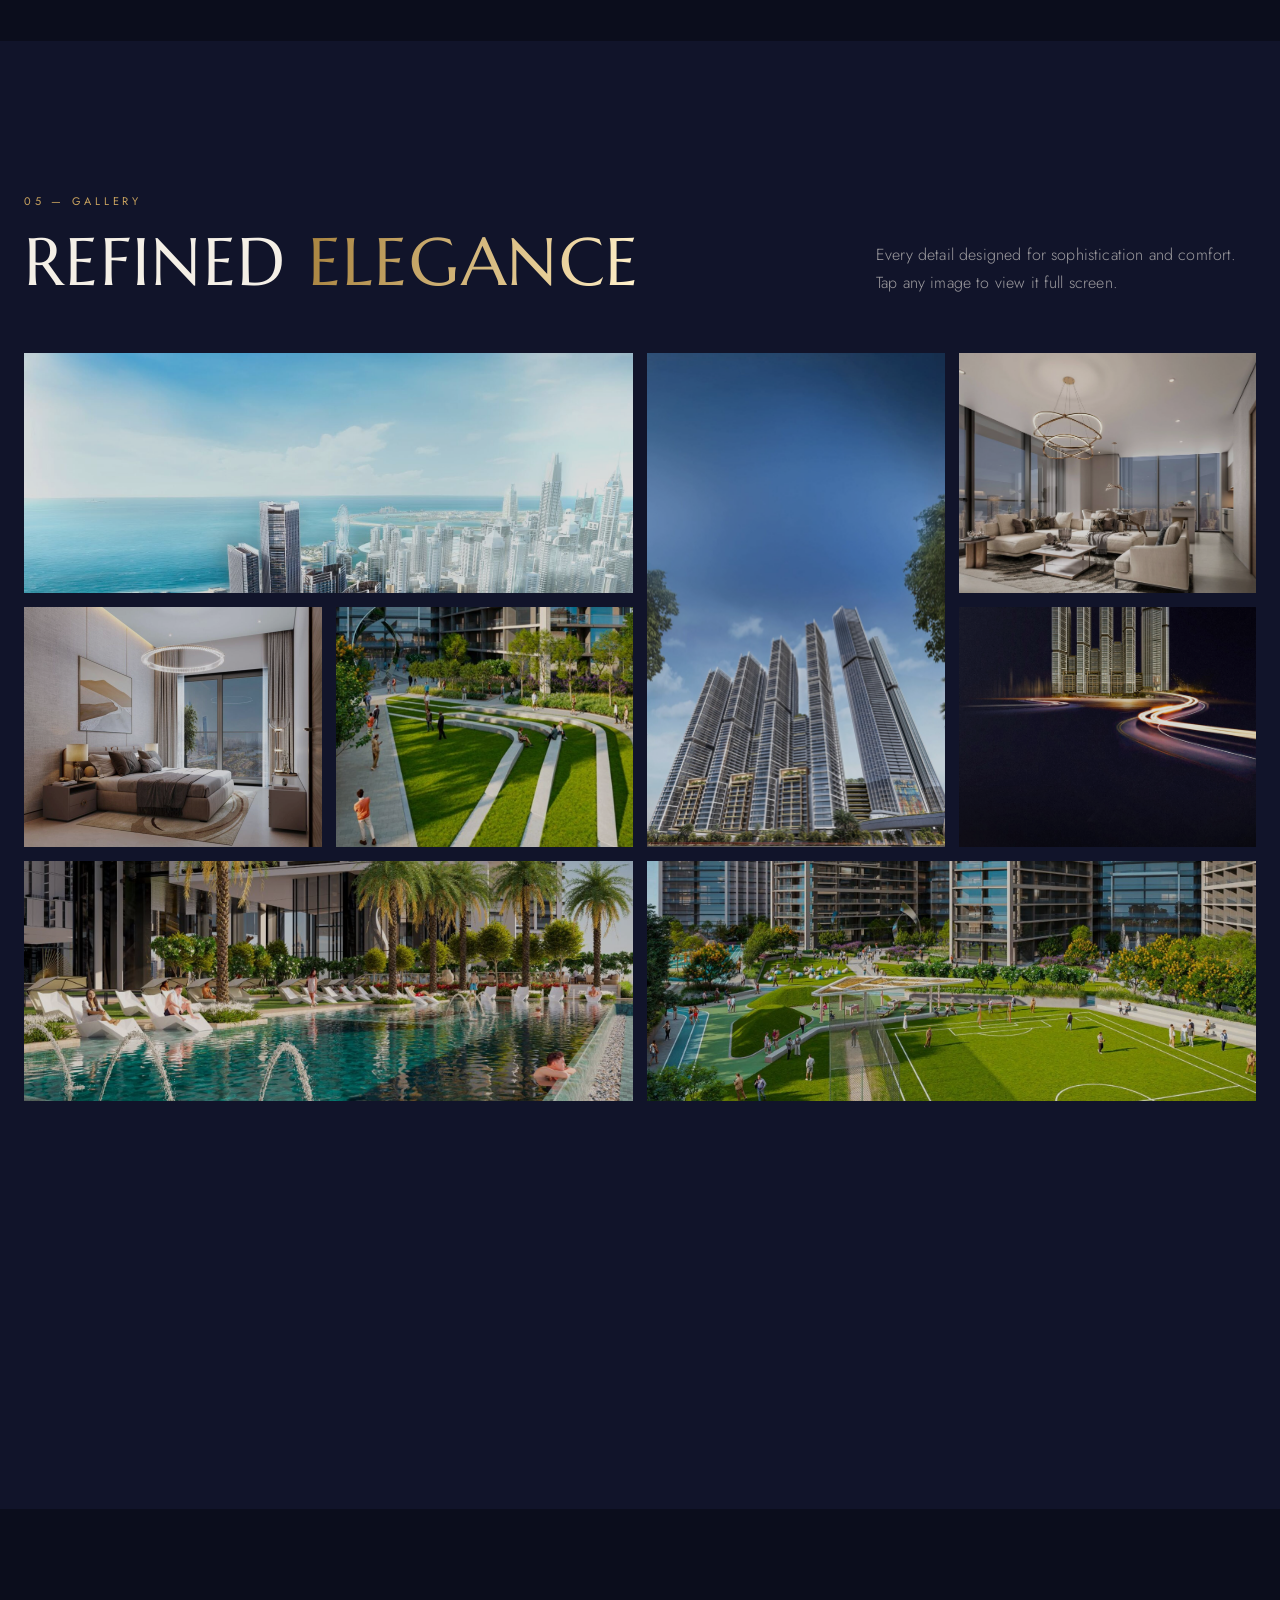
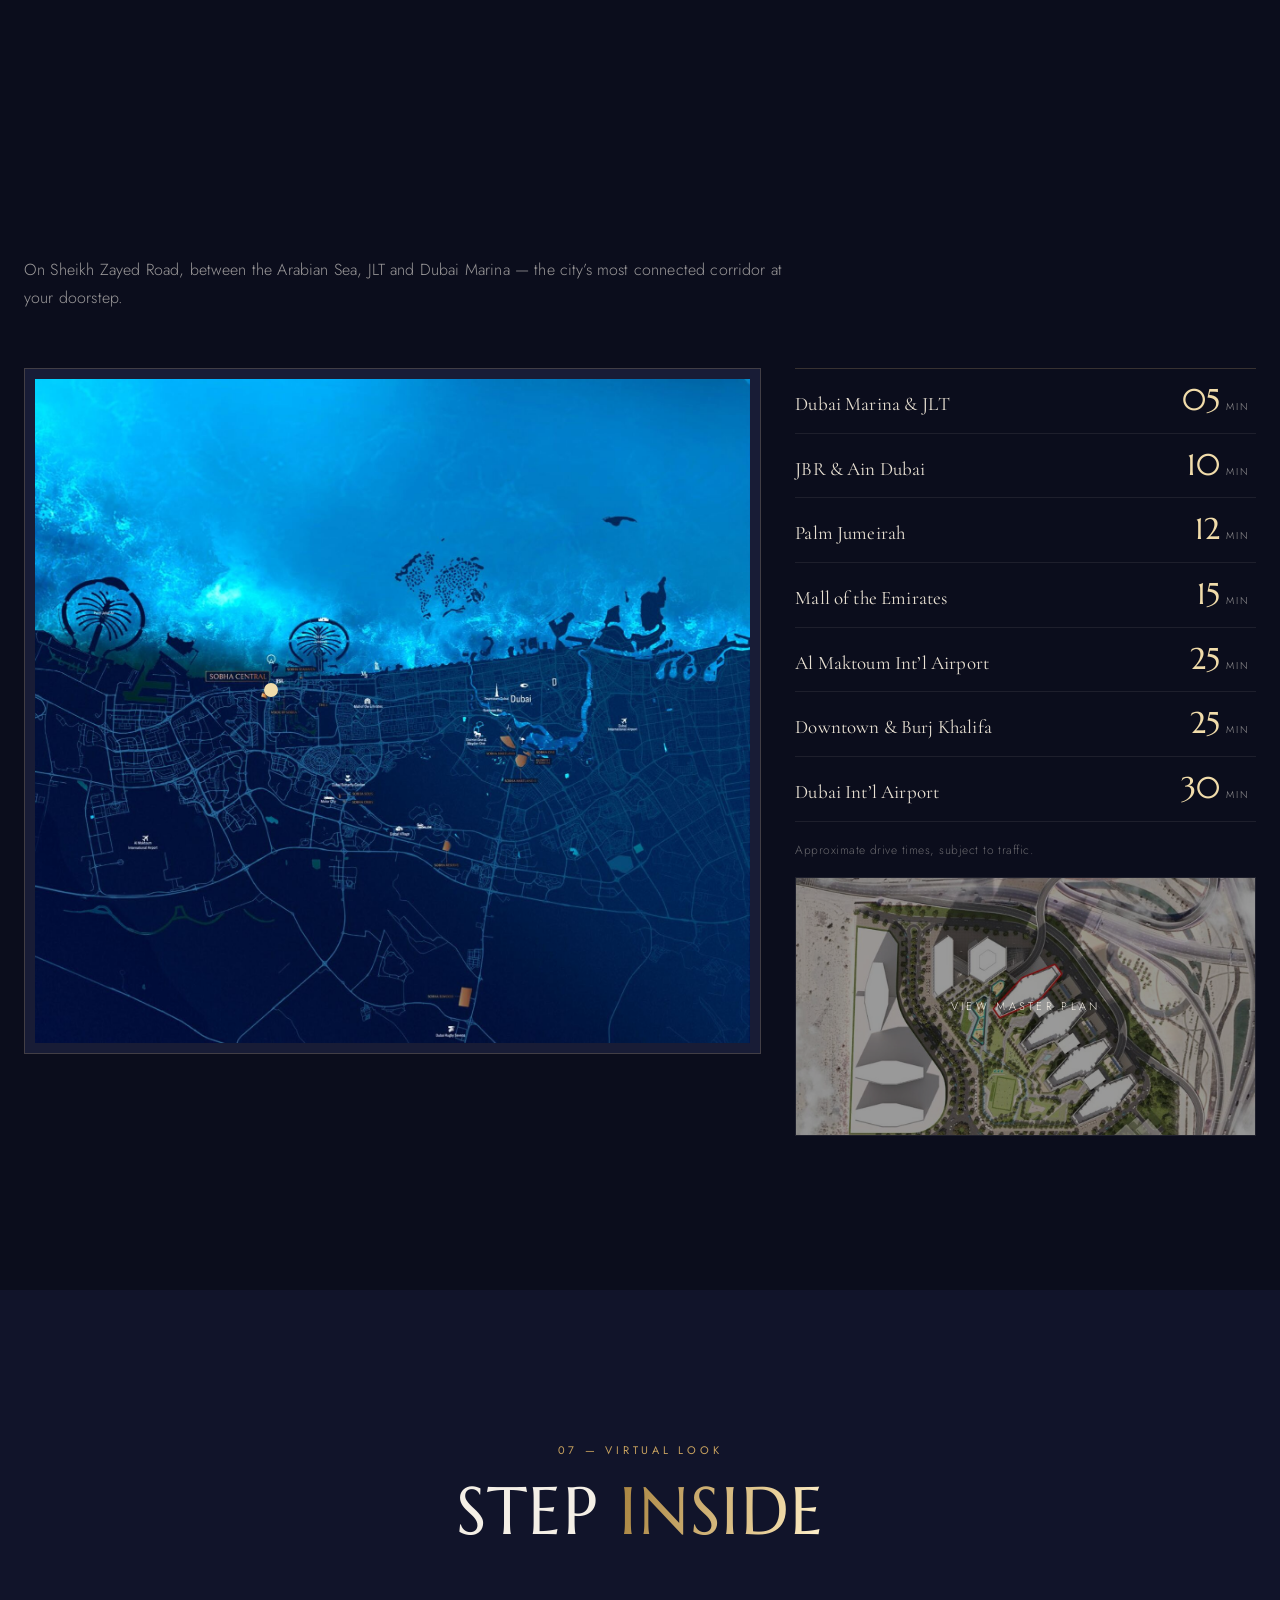
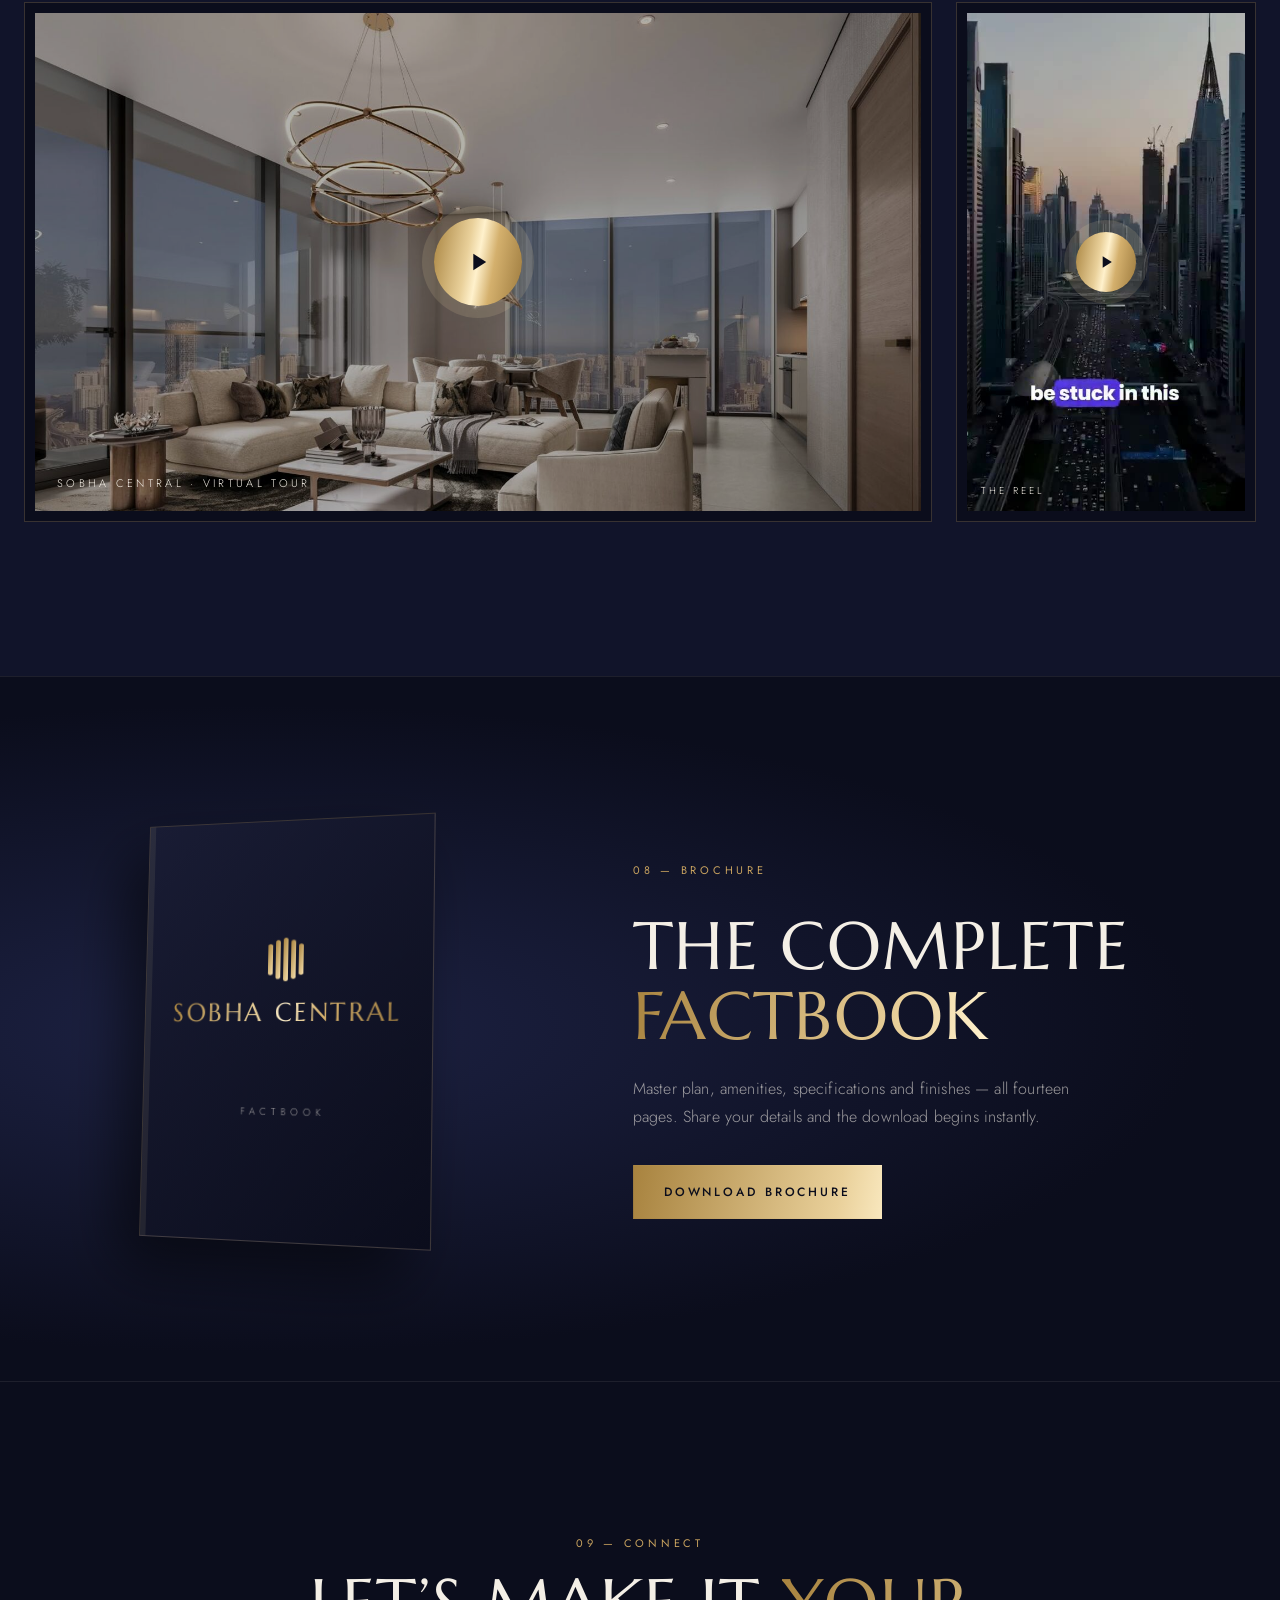
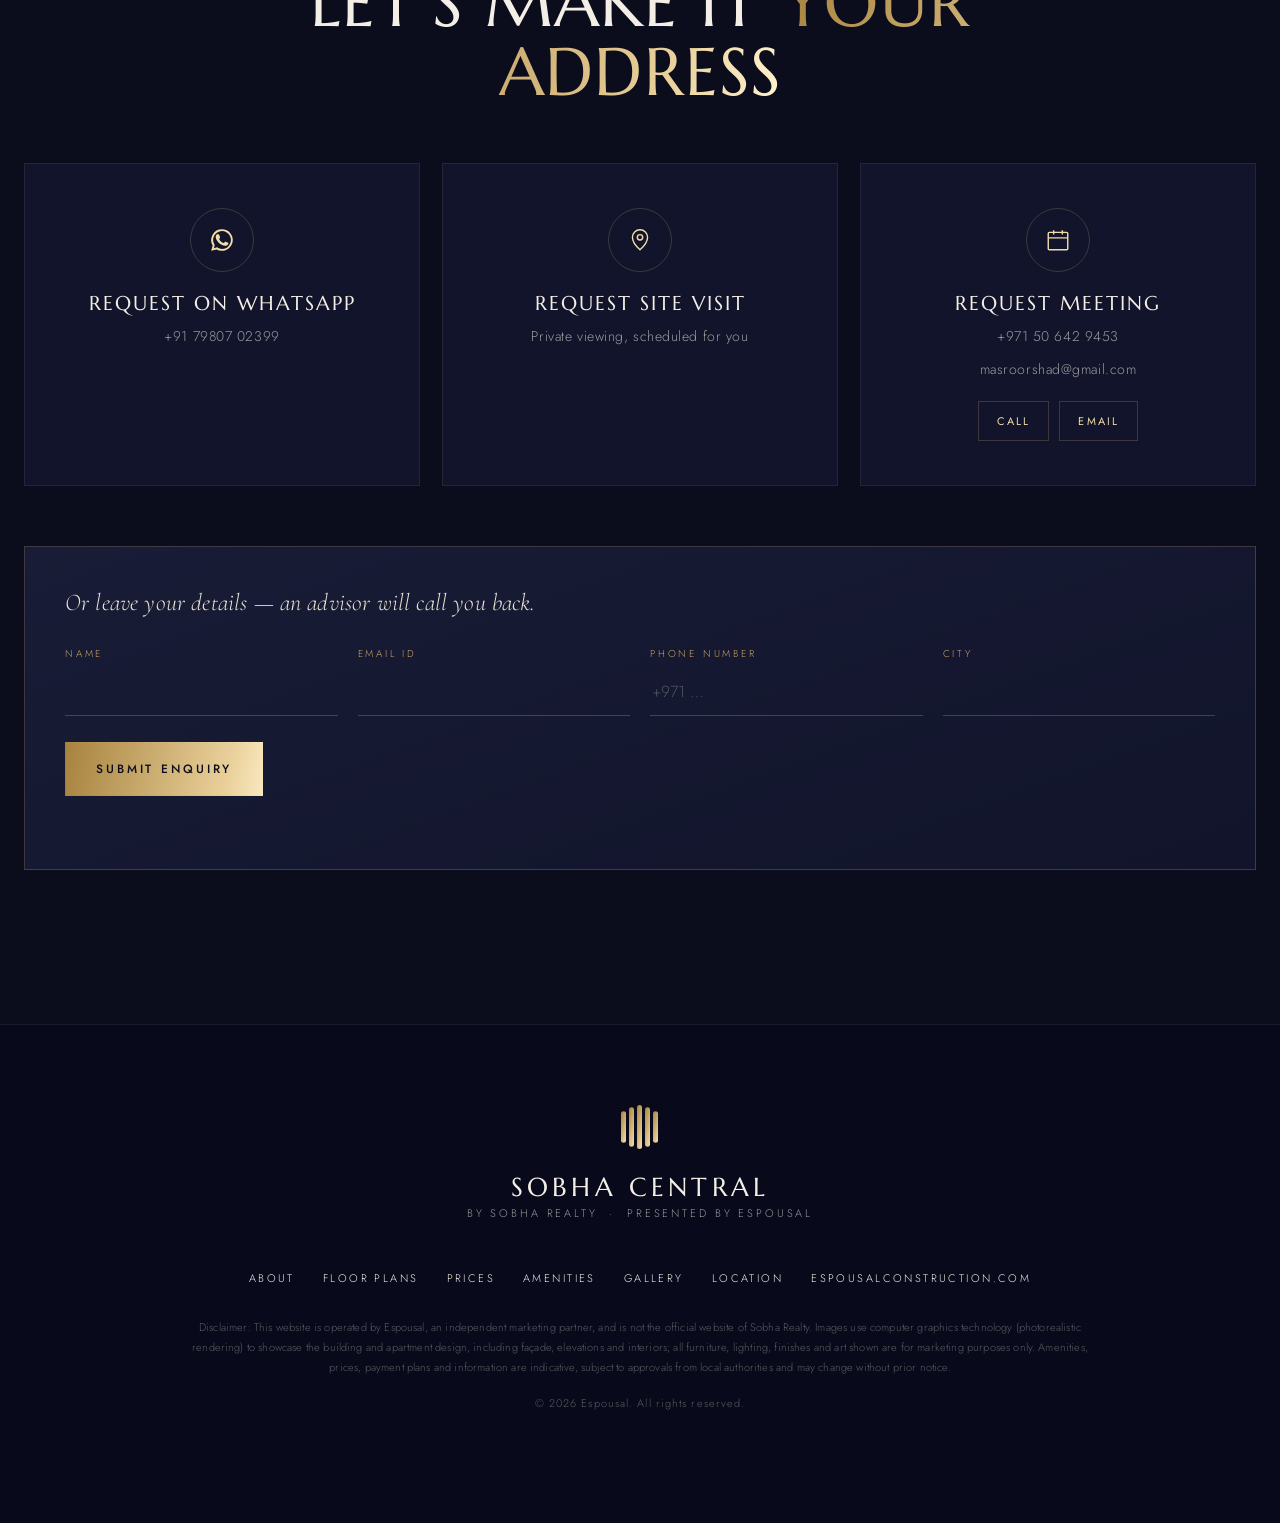
==== commit 255cd2cb: "Show prices in millions Display starting prices as AED 1.78 / 2.47 / 4.78 Million across the hero, f" ====
--- a/sobha-central/index.html
+++ b/sobha-central/index.html
@@ -4,9 +4,9 @@
   <meta charset="utf-8">
   <meta name="viewport" content="width=device-width, initial-scale=1">
   <title>Sobha Central by Sobha Realty | Espousal × Sobha | Sheikh Zayed Road, Dubai</title>
-  <meta name="description" content="Sobha Central on Sheikh Zayed Road, Dubai — six interconnected towers by Sobha Realty. 1, 2 & 3 bedroom residences from AED 1.78M. Exclusive 20/80 payment plan. Presented by Espousal.">
+  <meta name="description" content="Sobha Central on Sheikh Zayed Road, Dubai — six interconnected towers by Sobha Realty. 1, 2 & 3 bedroom residences from AED 1.78 Million. Exclusive 20/80 payment plan. Presented by Espousal.">
   <meta property="og:title" content="Sobha Central — Where It All Connects | Espousal × Sobha">
-  <meta property="og:description" content="1, 2 & 3 bedroom residences on Sheikh Zayed Road from AED 1,779,057. 20% on booking, 80% on completion.">
+  <meta property="og:description" content="1, 2 & 3 bedroom residences on Sheikh Zayed Road from AED 1.78 Million. 20% on booking, 80% on completion.">
   <meta property="og:image" content="assets/img/hero-aerial.jpg">
   <meta name="theme-color" content="#0b0d1c">
   <link rel="preconnect" href="https://fonts.googleapis.com">
@@ -62,7 +62,7 @@
         <span class="hero__offer-div"></span>
         <span class="hero__offer-num">80<sup>%</sup></span><span class="hero__offer-lbl">Upon<br>Completion</span>
       </div>
-      <p class="hero__offer-note">Starting from <strong>AED 1,779,057</strong></p>
+      <p class="hero__offer-note">Starting from <strong>AED 1.78 Million</strong></p>
     </div>
 
     <div class="hero__actions reveal">
@@ -156,7 +156,7 @@
           <svg viewBox="0 0 24 24" width="22" height="22" fill="none" stroke="currentColor" stroke-width="1.3"><rect x="5" y="11" width="14" height="9" rx="1"/><path d="M8 11V8a4 4 0 0 1 8 0v3"/></svg>
         </span>
         <p class="plan__type" id="planType">1 Bedroom Residence</p>
-        <p class="plan__price">Starting <strong id="planPrice">AED 1,779,057</strong></p>
+        <p class="plan__price">Starting <strong id="planPrice">AED 1.78 Million</strong></p>
         <button class="btn btn--gold" id="planBtn" data-enquire="floor-plan" data-unit="1 BHK">View Floor Plan</button>
       </div>
     </div>
@@ -177,7 +177,7 @@
         <h3 class="price__name">One Bedroom<br>Residence</h3>
         <div class="rule rule--short"></div>
         <p class="price__from">Starting Price</p>
-        <p class="price__amt"><small>AED</small> 1,779,057</p>
+        <p class="price__amt"><small>AED</small> 1.78 <small>Million</small></p>
         <div class="price__actions">
           <button class="btn btn--gold btn--block" data-enquire="payment-plan" data-unit="1 BHK">View Payment Plan</button>
           <button class="btn btn--line btn--block" data-enquire="floor-plan" data-unit="1 BHK">Floor Plan</button>
@@ -189,7 +189,7 @@
         <h3 class="price__name">Two Bedroom<br>Residence</h3>
         <div class="rule rule--short"></div>
         <p class="price__from">Starting Price</p>
-        <p class="price__amt"><small>AED</small> 2,467,669</p>
+        <p class="price__amt"><small>AED</small> 2.47 <small>Million</small></p>
         <div class="price__actions">
           <button class="btn btn--gold btn--block" data-enquire="payment-plan" data-unit="2 BHK">View Payment Plan</button>
           <button class="btn btn--line btn--block" data-enquire="floor-plan" data-unit="2 BHK">Floor Plan</button>
@@ -200,7 +200,7 @@
         <h3 class="price__name">Three Bedroom<br>Residence</h3>
         <div class="rule rule--short"></div>
         <p class="price__from">Starting Price</p>
-        <p class="price__amt"><small>AED</small> 4,782,143</p>
+        <p class="price__amt"><small>AED</small> 4.78 <small>Million</small></p>
         <div class="price__actions">
           <button class="btn btn--gold btn--block" data-enquire="payment-plan" data-unit="3 BHK">View Payment Plan</button>
           <button class="btn btn--line btn--block" data-enquire="floor-plan" data-unit="3 BHK">Floor Plan</button>
--- a/sobha-central/assets/css/style.css
+++ b/sobha-central/assets/css/style.css
@@ -228,6 +228,7 @@
 .price__from { margin: 0; font-size: 11px; letter-spacing: .26em; text-transform: uppercase; }
 .price__amt { margin: 8px 0 32px; font: 400 clamp(32px, 3vw, 42px)/1.1 var(--serif); color: var(--gold-hi); }
 .price__amt small { font: 400 13px/1 var(--sans); letter-spacing: .2em; color: var(--mute); vertical-align: middle; margin-right: 4px; }
+.price__amt small + small, .price__amt small:last-child { margin: 0 0 0 4px; }
 .price__actions { display: grid; gap: 12px; }
 
 /* ---------- amenities ---------- */
